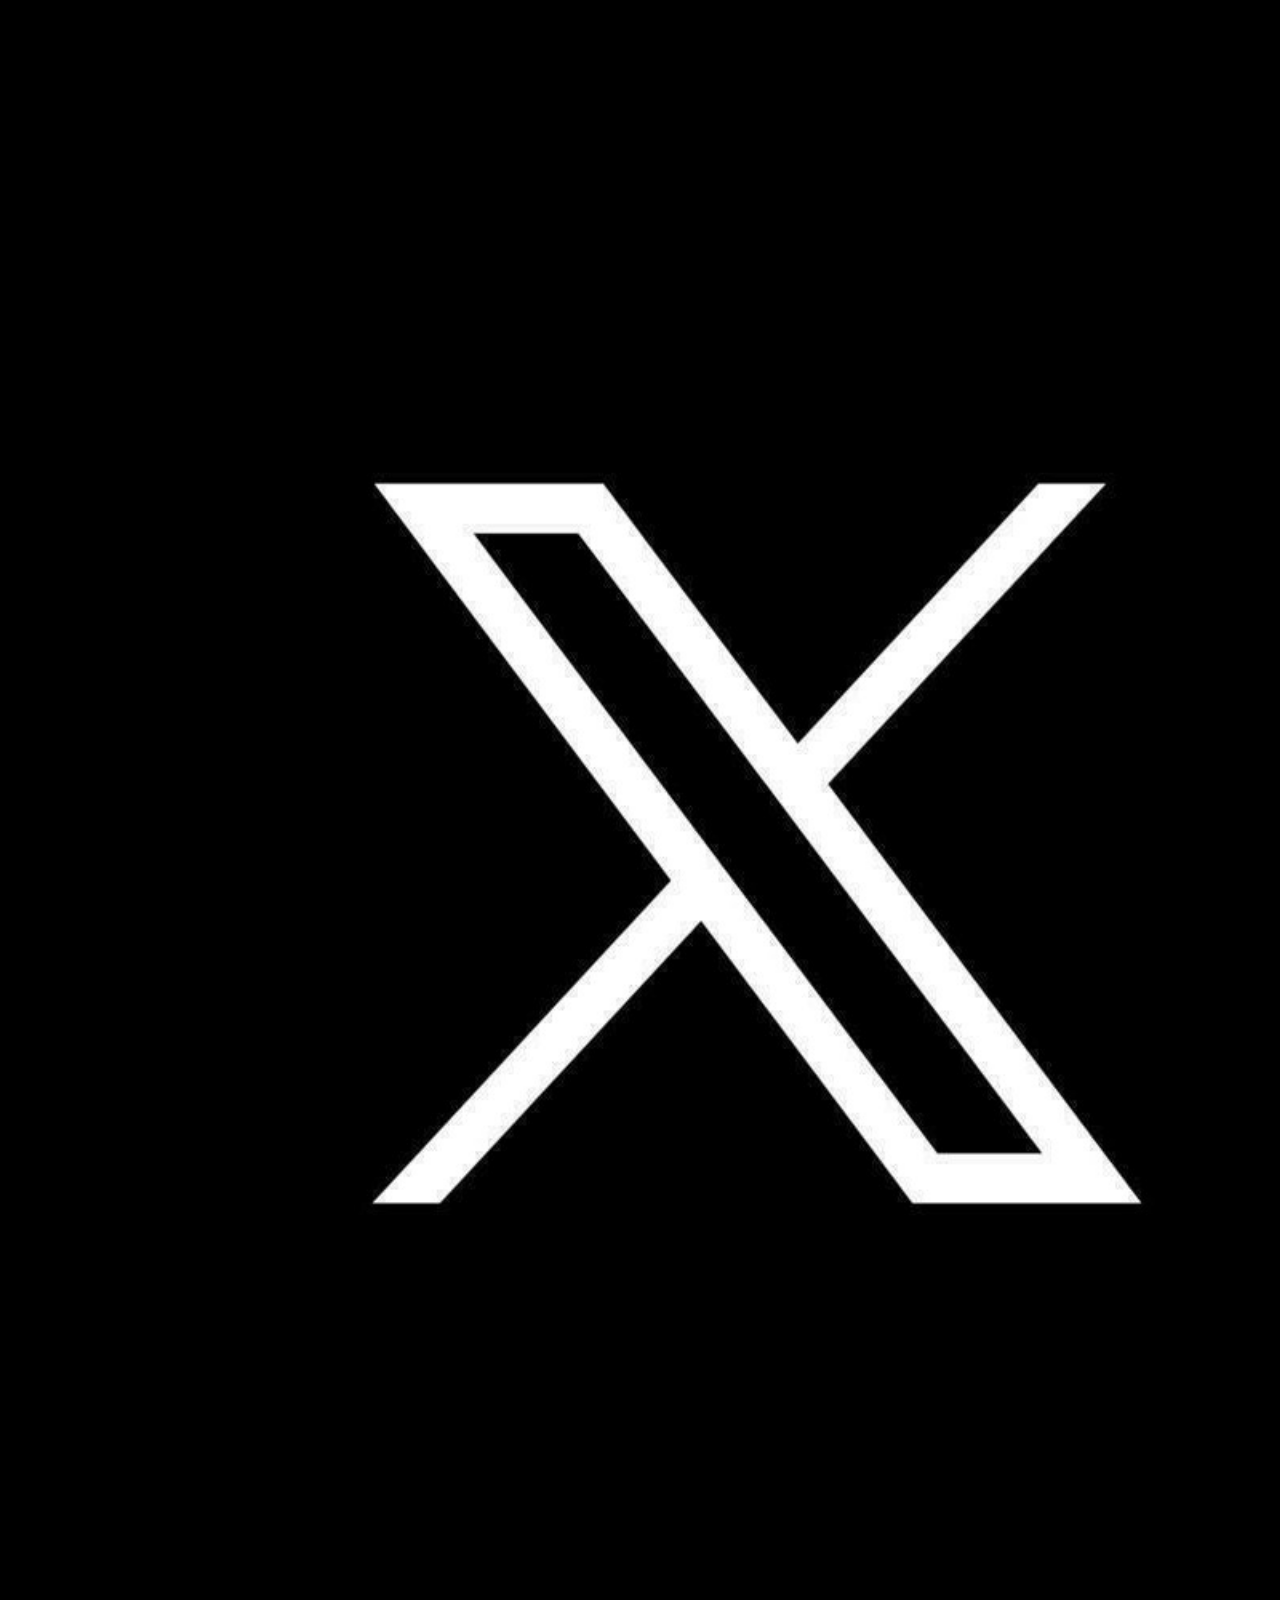
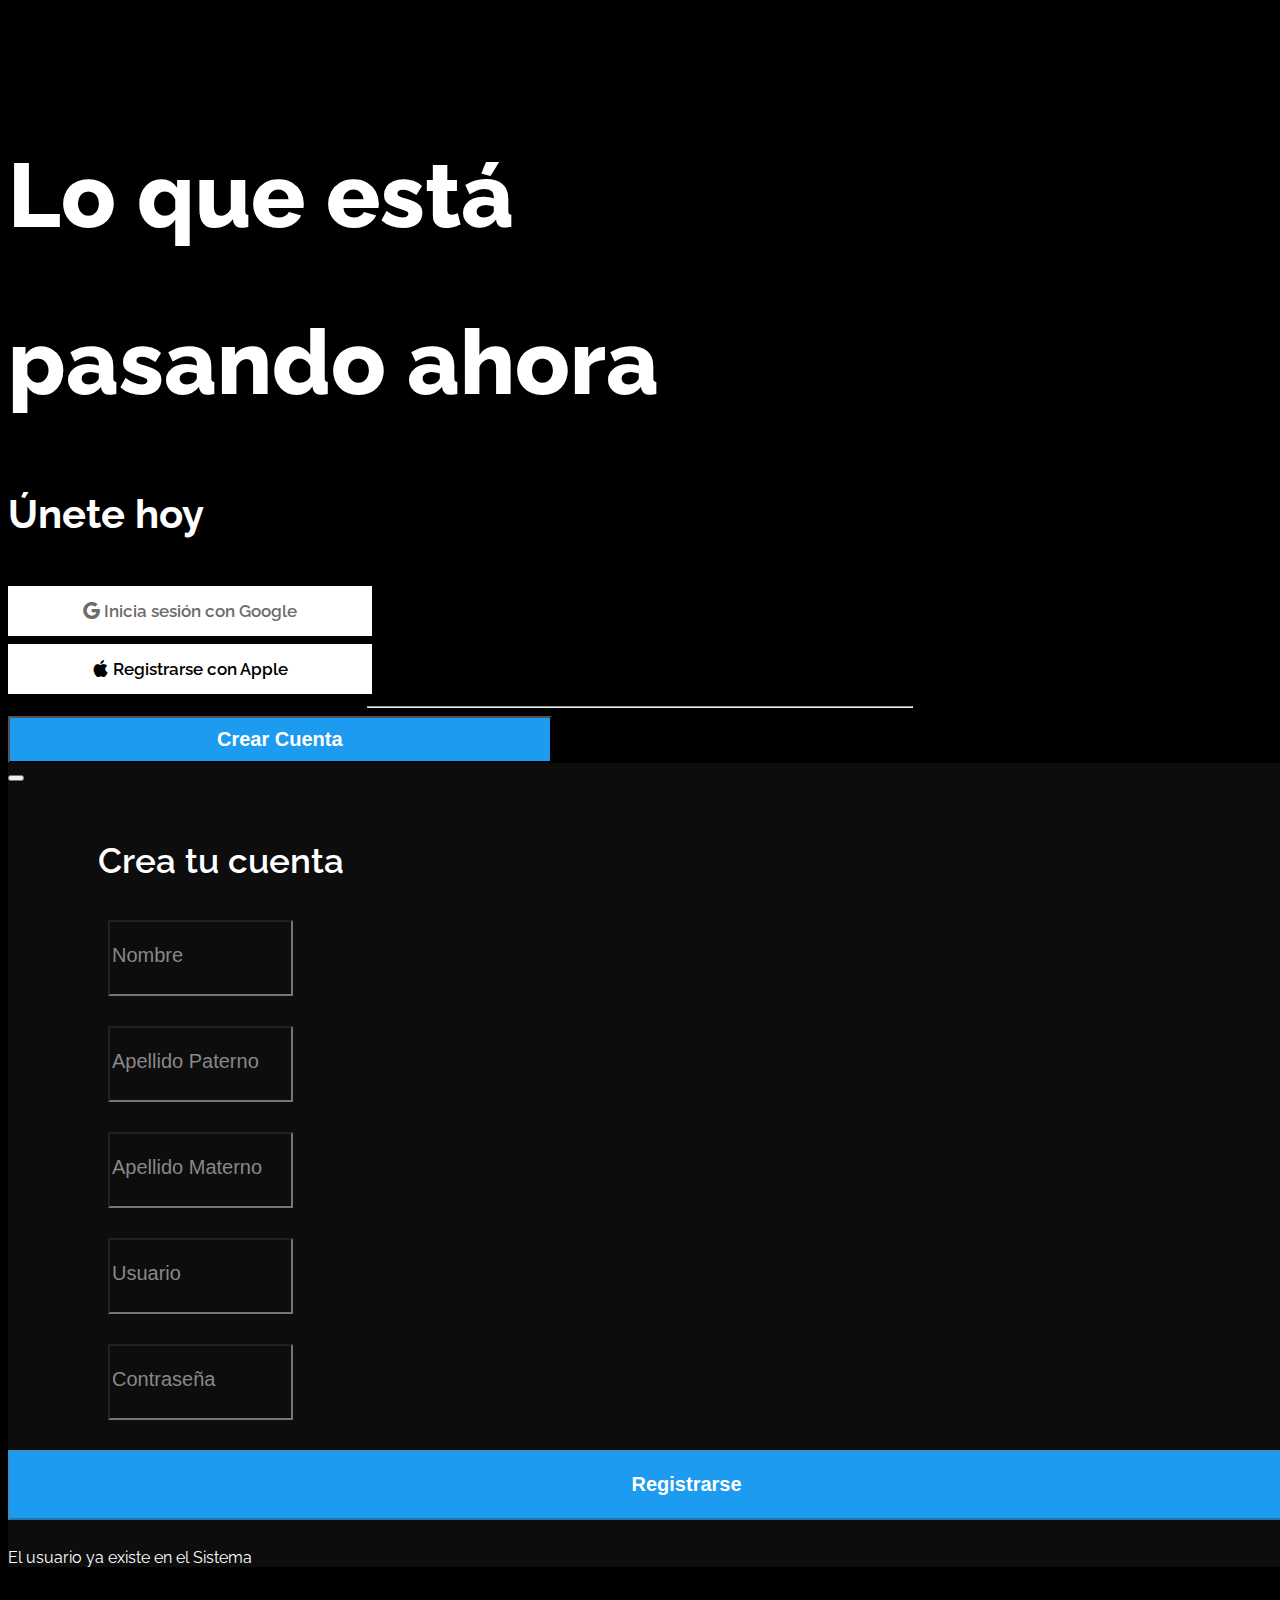
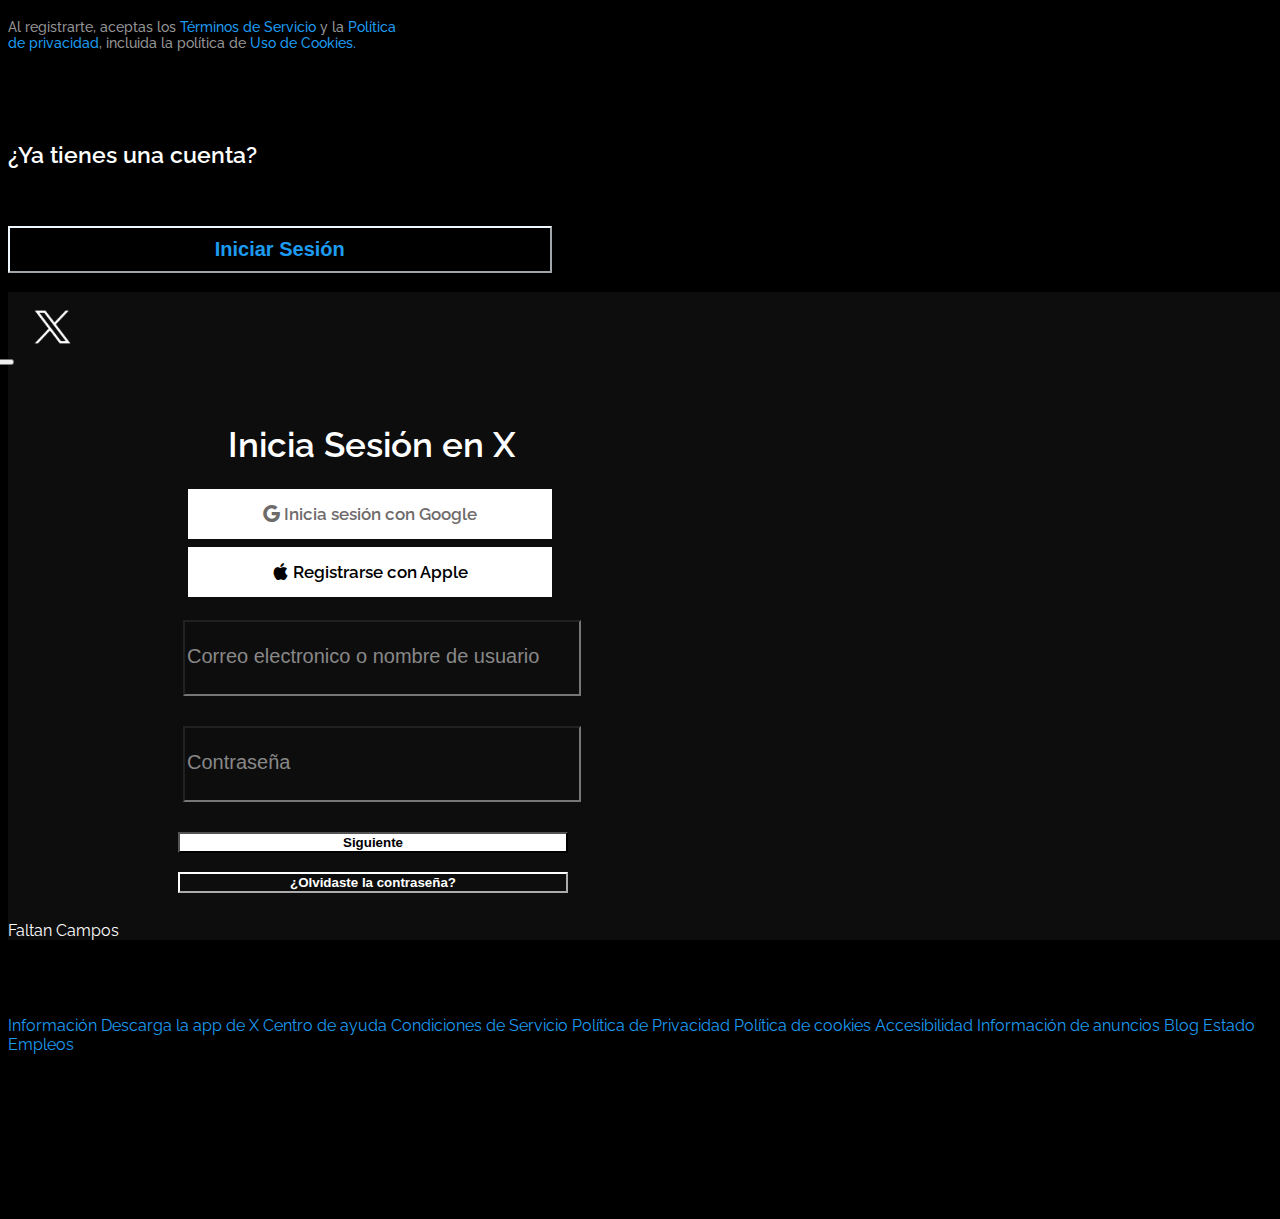
==== index.html @ 2b1955bd "Alerta" ====
<!doctype html>
<html lang="en">
  <head>
    <meta charset="utf-8">
    <meta name="viewport" content="width=device-width, initial-scale=1">
    <link rel="stylesheet" href="https://cdnjs.cloudflare.com/ajax/libs/font-awesome/6.4.2/css/all.min.css" integrity="sha512-z3gLpd7yknf1YoNbCzqRKc4qyor8gaKU1qmn+CShxbuBusANI9QpRohGBreCFkKxLhei6S9CQXFEbbKuqLg0DA==" crossorigin="anonymous" referrerpolicy="no-referrer" />
    <link rel="stylesheet" href="https://cdn.jsdelivr.net/npm/bootstrap-icons@1.11.1/font/bootstrap-icons.css">
    <link href="https://cdn.jsdelivr.net/npm/bootstrap@5.0.2/dist/css/bootstrap.min.css" rel="stylesheet" integrity="sha384-EVSTQN3/azprG1Anm3QDgpJLIm9Nao0Yz1ztcQTwFspd3yD65VohhpuuCOmLASjC" crossorigin="anonymous">
    <link rel="preconnect" href="https://fonts.googleapis.com">
    <link href="https://fonts.googleapis.com/css2?family=Open+Sans:wght@300;700;800&family=Raleway:wght@100;200;700;800&display=swap" rel="stylesheet">
    <link rel="preconnect" href="https://fonts.gstatic.com" crossorigin>
    <link rel="stylesheet" href="./css/global.css">
    <title>X. Es lo que está pasando</title>
  </head>
  <body>
    <div class="row">
      <div class="col-5" style="height: 100%; margin-top: 6%;">
        <img src="./src/x.jpg" class="logo">
      </div>
      <div class="col-7" style="height: block;">
        <div class="container">
          <h1 class="titulo">Lo que está </h1>
          <h1 class="titulo">pasando ahora</h1>
          <h3 class="subtitulo">Únete hoy</h3>
          <span class="login rounded-pill">
            <i class="bi bi-google"></i>
            Inicia sesión con Google 
          </span>
          <br />
          <br />
          <br />
          <span class="login2 rounded-pill">
            <i class="bi bi-apple"></i>
            Registrarse con Apple
          </span>
          <br />
          <br />
          <hr >  
          <!-- Boton registrar-->
          <button type="button" class="btn btn-registrar rounded-pill" data-bs-toggle="modal" data-bs-target="#exampleModal">
            Crear Cuenta
          </button>
          <!-- Modal registrar-->
          <div class="modal fade" id="exampleModal" tabindex="-1" aria-labelledby="exampleModalLabel" aria-hidden="true" style="width: 90%;">
            <div class="modal-dialog" >
              <div class="modal-content">
                <div class="modal-body">
                  <row>
                    <button type="button" class="btn-close" data-bs-dismiss="modal" aria-label="Close" style="font-size: large;"><i class="fa-solid fa-xmark" style="color: #ffffff;"></i></button>
                    <h5 class="modal-title" id="exampleModalLabel" style="padding-left: 90px;">Crea tu cuenta</h5>
                  </row>
                  <form action="./Backend/files/registroUsuarios.php" method="post">
                    <div class="row">
                        <br>
                        
                        <div class="form-outline">
                          <input type="text" class="form-control input" name="nombre" placeholder="Nombre" id="input" required oninput="validarInput()"/>
                        </div>

                        <div class="form-outline">
                          <input type="text" class="form-control input" name="apaterno" placeholder="Apellido Paterno" id="input2" required oninput="validarInput()"/>
                        </div>

                        <div class="form-outline">
                          <input type="text" class="form-control input" name="amaterno" placeholder="Apellido Materno" id="input3" required oninput="validarInput()"/>
                        </div>
                        <div class="form-outline">
                          <input type="text" class="form-control input" name="usuario" placeholder="Usuario" id="input4" required oninput="validarInput()"/>
                        </div>
                        <div class="form-outline">
                          <input type="password" class="form-control input" name="password" placeholder="Contraseña" id="input5" required oninput="validarInput()"/>
                        </div>
                    </div> 
                    <div class="modal-footer" style="margin-right: 10px;">
                      <!-- Submit button -->
                      <button  style="height: 70px; width: 80%; margin-right: 10%;" type="submit" class="btn btn-registrarfinal rounded-pill" id="boton" disabled>
                        Registrarse
                      </button>
                    </div>
                  </form>
                  <!--ALERT USUARIO YA EXISTENTE-->
                  <div class="alert alert-dismissible show fade alert-warning d-flex align-items-center" role="alert">  
                    <svg class="bi flex-shrink-0 me-2" width="24" height="24" role="img" aria-label="Warning:">
                      <use xlink:href="#exclamation-triangle-fill"/>
                    </svg>  
                    <div> El usuario ya existe en el Sistema </div>
                  </div>
                </div>
              </div>
            </div>
          </div>
          <br />
          <br />
          <!--Terminos y condiciones-->
          <p>Al registrarte, aceptas los 
            <a href="https://twitter.com/es/tos">Términos de Servicio</a> 
            y la <a href="https://twitter.com/es/privacy"> Política <br> de privacidad</a>, 
            incluida la política de 
            <a href="https://help.twitter.com/es/rules-and-policies/x-cookies">Uso de Cookies.</a>
          </p>
          <br />
          <br />
          <h5>¿Ya tienes una cuenta?</h5>
          <br />
          <!-- Boton Iniciar Sesion-->
          <button  type="button" class="btn btn-iniciar rounded-pill" data-bs-toggle="modal" data-bs-target="#exampleModal2">
            Iniciar Sesión
          </button>
          <br>
          <br>
          <!-- Modal Iniciar Sesion -->
          <div class="modal fade" id="exampleModal2" tabindex="-1" aria-labelledby="exampleModalLabel" aria-hidden="true" style="width: 90%;">
            <div class="modal-dialog">
              <div class="modal-content">
                <div class="modal-header">
                  <button type="button" class="btn-close" data-bs-dismiss="modal" aria-label="Close" style="font-size: large; margin-left: -10px;"><i class="fa-solid fa-xmark" style="color: #ffffff;"></i></button>
                  <img src="./src/logo2.png" width="70px" height="70px" style="margin-right: 320px;">
                </div>
                <div class="modal-body">
                  <h5 class="modal-title" id="exampleModalLabel" style="padding-left: 220px;">Inicia Sesión en X</h5>
                  <form>
                    <br />
                    <span class="login rounded-pill" style="margin-left: 180px;">
                      <i class="bi bi-google"></i>
                      Inicia sesión con Google 
                    </span>
                    <br />
                    <br />
                    <br />
                    <span class="login2 rounded-pill" style="margin-left: 180px;">
                      <i class="bi bi-apple"></i>
                      Registrarse con Apple
                    </span>
                    <br />
                    <br />
                    <br />
                    <div class="form-outline mb-4">
                      <input type="text" id="usuario" class="form-control form-control-lg input" placeholder="Correo electronico o nombre de usuario" style="width: 390px; margin-left: 75px;"/>
                    </div>
                    <div class="form-outline mb-4">
                      <input type="password" id="password" class="form-control form-control-lg input" placeholder="Contraseña" style="width: 390px; margin-left: 75px;"/>
                    </div>
                      <button id="btnLogin" class="btn btn-info btn-lg btn-block rounded-pill" type="button" style="background-color: #ffffff; width: 390px; margin-left: 170px; font-weight: 600;">Siguiente</button>
                      <br />
                      <br />
                      <button id="btnLogin" class="btn btn-info btn-lg btn-block rounded-pill" type="button" style="background-color: transparent; width: 390px; margin-left: 170px; font-weight: 600; color: #ffffff; border-color: #ffffff;">¿Olvidaste la contraseña?</button>
                      <!--ALERTAAAAA-->

                      <div class="alert alert-dismissible hide fade alert-warning d-flex align-items-center" role="alert">  
                        <svg class="bi flex-shrink-0 me-2" width="24" height="24" role="img" aria-label="Warning:">
                          <use xlink:href="#exclamation-triangle-fill"/>
                        </svg>  
                        <div>
                          Faltan Campos 
                        </div>
                      </div> 
                  </form>
                </div>
              </div>
            </div>
          </div>
        </div>
      </div>
      <!-- Footer -->
      <footer class=" text-center text-white">
          <br />
          <br />
          <br />
          <br />
          <!-- Links  -->
          <section class="">
            <!--Grid row-->
            <div class="row">
              <!--Grid column-->
              <section class="mb-4">
                <a href="#!" class="text-white">Información</a>
                <a href="#!" class="text-white">Descarga la app de X</a>
                <a href="#!" class="text-white">Centro de ayuda</a>
                <a href="#!" class="text-white">Condiciones de Servicio</a>
                <a href="#!" class="text-white">Política de Privacidad</a>
                <a href="#!" class="text-white">Política de cookies</a>
                <a href="#!" class="text-white">Accesibilidad</a>
                <a href="#!" class="text-white">Información de anuncios</a>
                <a href="#!" class="text-white">Blog</a>
                <a href="#!" class="text-white">Estado</a>
                <a href="#!" class="text-white">Empleos</a>
              </section>
            </div>

          </section>
          <br />
          <br />
          <br />
          <br />
          <h4>Sobre Nosotros</h4>
          <!-- Sobre Nosotros -->
          <section class="mb-4">
            <!-- Github -->
            <a class="btn btn-outline-light btn-floating m-1" href="https://github.com/Nayde666" role="button"
            ><i class="fab fa-github"></i
            ></a>
            <!-- Github -->
            <a class="btn btn-outline-light btn-floating m-1" href="#!" role="button"
            ><i class="fab fa-github"></i
            ></a>
            <!-- Github -->
            <a class="btn btn-outline-light btn-floating m-1" href="#!" role="button"
            ><i class="fab fa-github"></i
            ></a>
        </section>

        <!-- Copyright -->
        <div class="text-center p-3" style="background-color: rgba(0, 0, 0, 0.2);">
          © 2023 Aplicaciones de Internet
        </div>

      </footer>
    </div>

    
    <script>
      function validarInput() {
      var inputTexto = document.getElementById('input');
      var inputTexto2 = document.getElementById('input2');
      var inputTexto3 = document.getElementById('input3');
      var inputTexto4 = document.getElementById('input4');
      var inputTexto5 = document.getElementById('input5');
      var boton = document.getElementById('boton');

      if (inputTexto.value.trim() !== '' & inputTexto2.value.trim() !== '' & inputTexto3.value.trim() !== '' & inputTexto4.value.trim() !== '' & inputTexto5.value.trim() !== '') {
        // Si el input tiene texto, habilitar el botón
        boton.disabled = false;
      } else {
        // Si el input no tiene texto, deshabilitar el botón
        boton.disabled = true;
      }
    }
    </script>

    <script src="./js/registrar.js"></script>
    <script src="./js/index.js"></script>
    <script src="https://cdn.jsdelivr.net/npm/bootstrap@5.0.2/dist/js/bootstrap.bundle.min.js" integrity="sha384-MrcW6ZMFYlzcLA8Nl+NtUVF0sA7MsXsP1UyJoMp4YLEuNSfAP+JcXn/tWtIaxVXM" crossorigin="anonymous"></script>
  </body>
</html>
---- css/global.css ----
body{
    font-family: 'Raleway', sans-serif;
    background-color: black;
    overflow-x: hidden;
}
.container{
    margin-top: 10%;
}

.logo{
    height: 110%; width: 120%;
}

.titulo{
    font-weight: 800;
    font-size: 90px;
    color: white;
}

.subtitulo{
    font-weight: 700;
    font-size: 40px;
    color: white;
    margin-top: 6%; 
    color: white;
    margin-bottom: 5%;
}

.login{
    background-color: white;
    color: rgb(111, 107, 107);
    font-weight: 600;
    font-size: 17px;
    padding: 15px;
    padding-left: 75px;
    padding-right: 75px;
}
.login2{
    background-color: white;
    color: rgb(0, 0, 0);
    font-weight: 600;
    font-size: 17px;
    padding: 15px;
    padding-left: 84px;
    padding-right: 84px;
}

.btn-registrar{
    padding: 10px;
    width: 43%;
    color: white;
    background-color: #1D9BF0;
    font-weight: 600;
    font-size: 20px;
}
.btn-registrarfinal{
    padding: 10px;
    width: 43%;
    color: white;
    background-color: #1D9BF0;
    font-weight: 600;
    font-size: 20px;
}

hr{
    color: azure; width: 43%;
}

p{
    font-size: 14px;
    font-weight: 500;
    color: rgb(148, 148, 148);
}

.modal-content{
    background-color: rgb(14, 13, 13); 
    color: white;
    width: 150%;
}
.modal-title{
    color: white;
    font-weight: 600;
    font-size: 35px;
    margin-bottom: 20px;
}

.form-outline{
    padding-left: 100px; 
    width: 88%; 
    margin-bottom: 30px;
}

.input{
    height: 70px;
    background: transparent;
}

.input::placeholder{
    font-weight: 400;
    font-size: 20px;
    color: rgb(136, 136, 136);
}
.input:focus{
    background-color: transparent;
}

input:invalid + button {
    pointer-events: none;
    opacity: 0.5;
  }

h5{
    font-size: 23px;
    color: white;
    font-weight: 600;
}
a{
    color: #1D9BF0;
    text-decoration: none;
}

.btn-iniciar{
    padding: 10px;
    width: 43%;
    color: #1D9BF0;
    background-color: transparent;
    font-weight: 600;
    font-size: 20px;
    border-color: aliceblue;
}
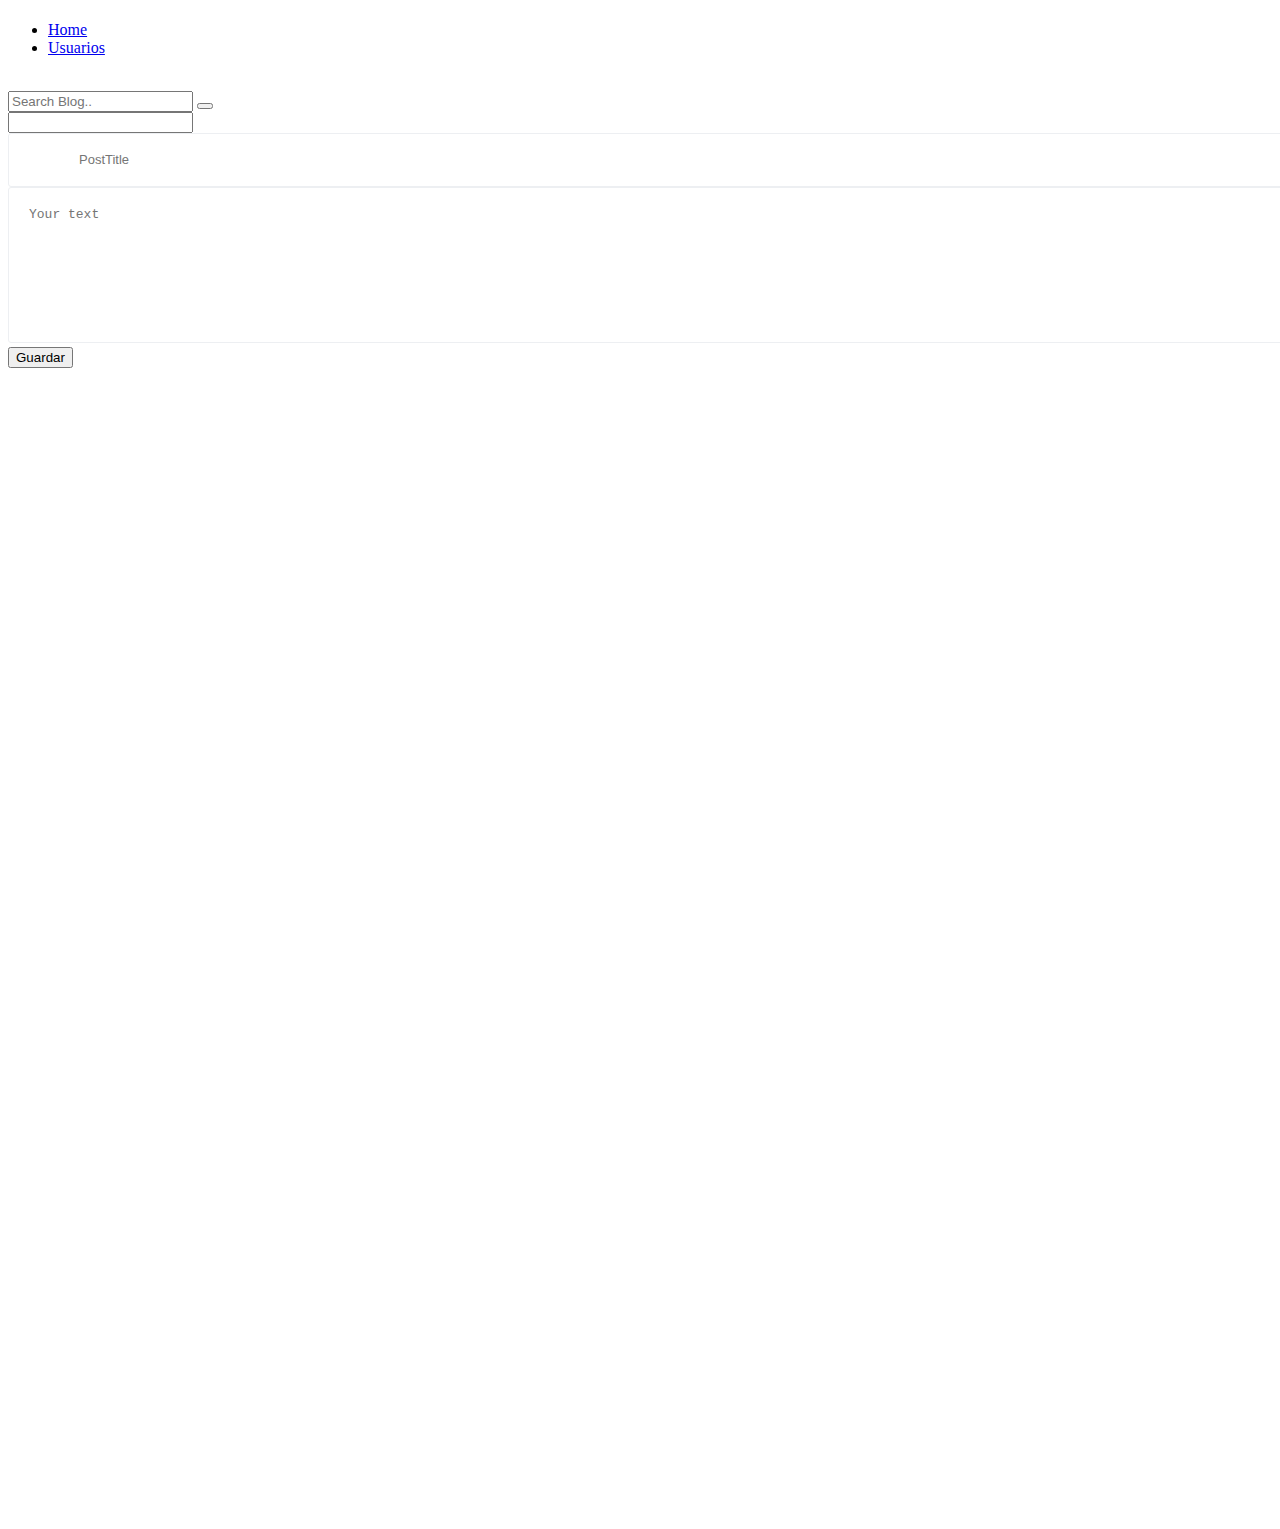
==== commit 3157a989: "Roto" ====
--- a/index.html
+++ b/index.html
@@ -1,244 +1,126 @@
-<!doctype html>
+<!DOCTYPE html>
 <html lang="en">
-  <head>
-    <meta charset="utf-8">
-    <meta name="viewport" content="width=device-width, initial-scale=1">
-    <link rel="stylesheet" href="https://cdnjs.cloudflare.com/ajax/libs/font-awesome/6.4.2/css/all.min.css" integrity="sha512-z3gLpd7yknf1YoNbCzqRKc4qyor8gaKU1qmn+CShxbuBusANI9QpRohGBreCFkKxLhei6S9CQXFEbbKuqLg0DA==" crossorigin="anonymous" referrerpolicy="no-referrer" />
-    <link rel="stylesheet" href="https://cdn.jsdelivr.net/npm/bootstrap-icons@1.11.1/font/bootstrap-icons.css">
-    <link href="https://cdn.jsdelivr.net/npm/bootstrap@5.0.2/dist/css/bootstrap.min.css" rel="stylesheet" integrity="sha384-EVSTQN3/azprG1Anm3QDgpJLIm9Nao0Yz1ztcQTwFspd3yD65VohhpuuCOmLASjC" crossorigin="anonymous">
-    <link rel="preconnect" href="https://fonts.googleapis.com">
-    <link href="https://fonts.googleapis.com/css2?family=Open+Sans:wght@300;700;800&family=Raleway:wght@100;200;700;800&display=swap" rel="stylesheet">
-    <link rel="preconnect" href="https://fonts.gstatic.com" crossorigin>
-    <link rel="stylesheet" href="./css/global.css">
-    <title>X. Es lo que está pasando</title>
-  </head>
-  <body>
-    <div class="row">
-      <div class="col-5" style="height: 100%; margin-top: 6%;">
-        <img src="./src/x.jpg" class="logo">
+<head>
+  <title>UGblog</title>
+  <meta charset="utf-8">
+  <meta name="viewport" content="width=device-width, initial-scale=1">
+  <link href="https://cdn.jsdelivr.net/npm/bootstrap@5.0.2/dist/css/bootstrap.min.css" rel="stylesheet" integrity="sha384-EVSTQN3/azprG1Anm3QDgpJLIm9Nao0Yz1ztcQTwFspd3yD65VohhpuuCOmLASjC" crossorigin="anonymous">
+  <link rel="stylesheet" href="https://cdnjs.cloudflare.com/ajax/libs/font-awesome/6.4.2/css/all.min.css" integrity="sha512-z3gLpd7yknf1YoNbCzqRKc4qyor8gaKU1qmn+CShxbuBusANI9QpRohGBreCFkKxLhei6S9CQXFEbbKuqLg0DA==" crossorigin="anonymous" referrerpolicy="no-referrer" />
+  <link rel="stylesheet" href="./css/home.css">
+</head>
+<body>
+
+<div class="container-fluid">
+  <div class="row content">
+    <div class="col-sm-3">
+      <h4 id="userBlog"></h4>
+      <ul>
+        <li class="active"><a href="#section1">Home</a></li>
+        <li><a href="#section2">Usuarios</a></li>
+      </ul><br>
+      <div class="input-group">
+        <input type="text" class="form-control" placeholder="Search Blog..">
+        <span class="input-group-btn">
+          <button class="btn btn-default" type="button">
+            <span class="glyphicon glyphicon-search"></span>
+          </button>
+        </span>
       </div>
-      <div class="col-7" style="height: block;">
-        <div class="container">
-          <h1 class="titulo">Lo que está </h1>
-          <h1 class="titulo">pasando ahora</h1>
-          <h3 class="subtitulo">Únete hoy</h3>
-          <span class="login rounded-pill">
-            <i class="bi bi-google"></i>
-            Inicia sesión con Google 
-          </span>
-          <br />
-          <br />
-          <br />
-          <span class="login2 rounded-pill">
-            <i class="bi bi-apple"></i>
-            Registrarse con Apple
-          </span>
-          <br />
-          <br />
-          <hr >  
-          <!-- Boton registrar-->
-          <button type="button" class="btn btn-registrar rounded-pill" data-bs-toggle="modal" data-bs-target="#exampleModal">
-            Crear Cuenta
-          </button>
-          <!-- Modal registrar-->
-          <div class="modal fade" id="exampleModal" tabindex="-1" aria-labelledby="exampleModalLabel" aria-hidden="true" style="width: 90%;">
-            <div class="modal-dialog" >
-              <div class="modal-content">
-                <div class="modal-body">
-                  <row>
-                    <button type="button" class="btn-close" data-bs-dismiss="modal" aria-label="Close" style="font-size: large;"><i class="fa-solid fa-xmark" style="color: #ffffff;"></i></button>
-                    <h5 class="modal-title" id="exampleModalLabel" style="padding-left: 90px;">Crea tu cuenta</h5>
-                  </row>
-                  <form action="./Backend/files/registroUsuarios.php" method="post">
-                    <div class="row">
-                        <br>
-                        
-                        <div class="form-outline">
-                          <input type="text" class="form-control input" name="nombre" placeholder="Nombre" id="input" required oninput="validarInput()"/>
-                        </div>
+    </div>
+    <!--NEW POST -->
+    <div class="col-sm-9">
+      <div class="mt-5">
+        <div class="form-block">
+          <form class="form-block" method="POST" action="./Backend/files/newPost.php">
+            <input name="idUsuario" id="idUsuario" >
+            <div class="row">
+              <div class="col-xs-12 col-sm-6">
+                <div class="form-group fl_icon">
+                  <!--<div class="icon"><i class="fa fa-user"></i></div>-->
+                  <input class="form-input" type="text" placeholder="PostTitle" name="titulo">
+                </div>
+              </div>
+              <div class="col-xs-12">					
+                <div class="form-group">
+                  <textarea class="form-input" required="" placeholder="Your text" name="mensaje"></textarea>
+                </div>
+                <button type="submit" class="btn btn-primary" >
+                  Guardar
+                </button>				
+              </div>
+            </div>
+          </form>
+        </div>
+      </div>
 
-                        <div class="form-outline">
-                          <input type="text" class="form-control input" name="apaterno" placeholder="Apellido Paterno" id="input2" required oninput="validarInput()"/>
-                        </div>
+      <div id="postUsuarios">
+      </div>
+      
+    </div>
+  </div>
+</div>
 
-                        <div class="form-outline">
-                          <input type="text" class="form-control input" name="amaterno" placeholder="Apellido Materno" id="input3" required oninput="validarInput()"/>
-                        </div>
-                        <div class="form-outline">
-                          <input type="text" class="form-control input" name="usuario" placeholder="Usuario" id="input4" required oninput="validarInput()"/>
-                        </div>
-                        <div class="form-outline">
-                          <input type="password" class="form-control input" name="password" placeholder="Contraseña" id="input5" required oninput="validarInput()"/>
-                        </div>
-                    </div> 
-                    <div class="modal-footer" style="margin-right: 10px;">
-                      <!-- Submit button -->
-                      <button  style="height: 70px; width: 80%; margin-right: 10%;" type="submit" class="btn btn-registrarfinal rounded-pill" id="boton" disabled>
-                        Registrarse
-                      </button>
+<template id="cardPost">
+
+  <div class="card" style="width: 100%; margin-top: 50px;">
+    <div class="card-body">
+      <h5 class="card-title">Card title</h5>
+      <h6 class="card-subtitle mb-2 text-muted">Card subtitle</h6>
+      <p class="card-text">Some quick example text to build on the card title and make up the bulk of the card's content.</p>
+      <p class="fecha">Fecha de Publicación</p>
+      <row>
+        
+        <button> <i class="fa-regular fa-heart"></i> </button>
+        <button type="button" class="btn btn-primary btn-comment" data-bs-toggle="modal" data-bs-target="#commentModal" data-idpost="">
+          <i class="fa-regular fa-comment"></i> 
+        </button>
+      <!-- Modal -->
+        <div class="modal fade" id="commentModal" tabindex="-1" aria-labelledby="commentModalLabel" aria-hidden="true">
+          <div class="modal-dialog">
+            <div class="modal-content">
+              <div class="modal-header">
+                  <button type="button" class="btn-close" data-bs-dismiss="modal" aria-label="Close"></button>
+                  <h5 class="modal-title" id="exampleModalLabel" style="margin-left:75%;">Borradores</h5>
+              </div>
+            <!--FORMULARIO PARA COMENTARIO-->
+              <div class="modal-body">
+                <textarea class="commentText" name="mensaje" id="commentText" style="display: flex; width: 480px; height: 100px; border: none;"></textarea>
+                <div class="mt-5">
+                  <div class="form-block">
+                    <!--NEW COMMENT-->
+                    <div class="form-block">
+
+
+
+                      <form id="commentForm" class="form-block" method="POST" action="./Backend/files/newComent.php">
+                        <input name="idPost" id="commentPostId">
+                        <input name="idUsuario" id="idUsuario2">
+                        <textarea name="comentario" id="comentario" class="form-input" required="" placeholder="Your comment"></textarea>
+                        <button type="submit" class="btn btn-primary" id="btnComent" >
+                          Responder
+                        </button>
+                      </form>
+
+
+                      
                     </div>
-                  </form>
-                  <!--ALERT USUARIO YA EXISTENTE-->
-                  <div class="alert alert-dismissible show fade alert-warning d-flex align-items-center" role="alert">  
-                    <svg class="bi flex-shrink-0 me-2" width="24" height="24" role="img" aria-label="Warning:">
-                      <use xlink:href="#exclamation-triangle-fill"/>
-                    </svg>  
-                    <div> El usuario ya existe en el Sistema </div>
                   </div>
                 </div>
               </div>
-            </div>
-          </div>
-          <br />
-          <br />
-          <!--Terminos y condiciones-->
-          <p>Al registrarte, aceptas los 
-            <a href="https://twitter.com/es/tos">Términos de Servicio</a> 
-            y la <a href="https://twitter.com/es/privacy"> Política <br> de privacidad</a>, 
-            incluida la política de 
-            <a href="https://help.twitter.com/es/rules-and-policies/x-cookies">Uso de Cookies.</a>
-          </p>
-          <br />
-          <br />
-          <h5>¿Ya tienes una cuenta?</h5>
-          <br />
-          <!-- Boton Iniciar Sesion-->
-          <button  type="button" class="btn btn-iniciar rounded-pill" data-bs-toggle="modal" data-bs-target="#exampleModal2">
-            Iniciar Sesión
-          </button>
-          <br>
-          <br>
-          <!-- Modal Iniciar Sesion -->
-          <div class="modal fade" id="exampleModal2" tabindex="-1" aria-labelledby="exampleModalLabel" aria-hidden="true" style="width: 90%;">
-            <div class="modal-dialog">
-              <div class="modal-content">
-                <div class="modal-header">
-                  <button type="button" class="btn-close" data-bs-dismiss="modal" aria-label="Close" style="font-size: large; margin-left: -10px;"><i class="fa-solid fa-xmark" style="color: #ffffff;"></i></button>
-                  <img src="./src/logo2.png" width="70px" height="70px" style="margin-right: 320px;">
-                </div>
-                <div class="modal-body">
-                  <h5 class="modal-title" id="exampleModalLabel" style="padding-left: 220px;">Inicia Sesión en X</h5>
-                  <form>
-                    <br />
-                    <span class="login rounded-pill" style="margin-left: 180px;">
-                      <i class="bi bi-google"></i>
-                      Inicia sesión con Google 
-                    </span>
-                    <br />
-                    <br />
-                    <br />
-                    <span class="login2 rounded-pill" style="margin-left: 180px;">
-                      <i class="bi bi-apple"></i>
-                      Registrarse con Apple
-                    </span>
-                    <br />
-                    <br />
-                    <br />
-                    <div class="form-outline mb-4">
-                      <input type="text" id="usuario" class="form-control form-control-lg input" placeholder="Correo electronico o nombre de usuario" style="width: 390px; margin-left: 75px;"/>
-                    </div>
-                    <div class="form-outline mb-4">
-                      <input type="password" id="password" class="form-control form-control-lg input" placeholder="Contraseña" style="width: 390px; margin-left: 75px;"/>
-                    </div>
-                      <button id="btnLogin" class="btn btn-info btn-lg btn-block rounded-pill" type="button" style="background-color: #ffffff; width: 390px; margin-left: 170px; font-weight: 600;">Siguiente</button>
-                      <br />
-                      <br />
-                      <button id="btnLogin" class="btn btn-info btn-lg btn-block rounded-pill" type="button" style="background-color: transparent; width: 390px; margin-left: 170px; font-weight: 600; color: #ffffff; border-color: #ffffff;">¿Olvidaste la contraseña?</button>
-                      <!--ALERTAAAAA-->
-
-                      <div class="alert alert-dismissible hide fade alert-warning d-flex align-items-center" role="alert">  
-                        <svg class="bi flex-shrink-0 me-2" width="24" height="24" role="img" aria-label="Warning:">
-                          <use xlink:href="#exclamation-triangle-fill"/>
-                        </svg>  
-                        <div>
-                          Faltan Campos 
-                        </div>
-                      </div> 
-                  </form>
-                </div>
+              <div class="modal-footer">
+                ...
               </div>
             </div>
           </div>
         </div>
-      </div>
-      <!-- Footer -->
-      <footer class=" text-center text-white">
-          <br />
-          <br />
-          <br />
-          <br />
-          <!-- Links  -->
-          <section class="">
-            <!--Grid row-->
-            <div class="row">
-              <!--Grid column-->
-              <section class="mb-4">
-                <a href="#!" class="text-white">Información</a>
-                <a href="#!" class="text-white">Descarga la app de X</a>
-                <a href="#!" class="text-white">Centro de ayuda</a>
-                <a href="#!" class="text-white">Condiciones de Servicio</a>
-                <a href="#!" class="text-white">Política de Privacidad</a>
-                <a href="#!" class="text-white">Política de cookies</a>
-                <a href="#!" class="text-white">Accesibilidad</a>
-                <a href="#!" class="text-white">Información de anuncios</a>
-                <a href="#!" class="text-white">Blog</a>
-                <a href="#!" class="text-white">Estado</a>
-                <a href="#!" class="text-white">Empleos</a>
-              </section>
-            </div>
+      </row>
+      
+    </div>
+  </div>
+</template>
 
-          </section>
-          <br />
-          <br />
-          <br />
-          <br />
-          <h4>Sobre Nosotros</h4>
-          <!-- Sobre Nosotros -->
-          <section class="mb-4">
-            <!-- Github -->
-            <a class="btn btn-outline-light btn-floating m-1" href="https://github.com/Nayde666" role="button"
-            ><i class="fab fa-github"></i
-            ></a>
-            <!-- Github -->
-            <a class="btn btn-outline-light btn-floating m-1" href="#!" role="button"
-            ><i class="fab fa-github"></i
-            ></a>
-            <!-- Github -->
-            <a class="btn btn-outline-light btn-floating m-1" href="#!" role="button"
-            ><i class="fab fa-github"></i
-            ></a>
-        </section>
 
-        <!-- Copyright -->
-        <div class="text-center p-3" style="background-color: rgba(0, 0, 0, 0.2);">
-          © 2023 Aplicaciones de Internet
-        </div>
-
-      </footer>
-    </div>
-
-    
-    <script>
-      function validarInput() {
-      var inputTexto = document.getElementById('input');
-      var inputTexto2 = document.getElementById('input2');
-      var inputTexto3 = document.getElementById('input3');
-      var inputTexto4 = document.getElementById('input4');
-      var inputTexto5 = document.getElementById('input5');
-      var boton = document.getElementById('boton');
-
-      if (inputTexto.value.trim() !== '' & inputTexto2.value.trim() !== '' & inputTexto3.value.trim() !== '' & inputTexto4.value.trim() !== '' & inputTexto5.value.trim() !== '') {
-        // Si el input tiene texto, habilitar el botón
-        boton.disabled = false;
-      } else {
-        // Si el input no tiene texto, deshabilitar el botón
-        boton.disabled = true;
-      }
-    }
-    </script>
-
-    <script src="./js/registrar.js"></script>
-    <script src="./js/index.js"></script>
-    <script src="https://cdn.jsdelivr.net/npm/bootstrap@5.0.2/dist/js/bootstrap.bundle.min.js" integrity="sha384-MrcW6ZMFYlzcLA8Nl+NtUVF0sA7MsXsP1UyJoMp4YLEuNSfAP+JcXn/tWtIaxVXM" crossorigin="anonymous"></script>
-  </body>
-</html>+<script src="https://cdn.jsdelivr.net/npm/bootstrap@5.0.2/dist/js/bootstrap.bundle.min.js" integrity="sha384-MrcW6ZMFYlzcLA8Nl+NtUVF0sA7MsXsP1UyJoMp4YLEuNSfAP+JcXn/tWtIaxVXM" crossorigin="anonymous"></script>
+<script src="./js/home.js"></script>
+</body>
+</html>
--- a/css/home.css
+++ b/css/home.css
@@ -0,0 +1,142 @@
+
+/* Set height of the grid so .sidenav can be 100% (adjust if needed) */
+.row.content {height: 1500px}
+
+/* Set gray background color and 100% height */
+.sidenav {
+  background-color: #f1f1f1;
+  height: 100%;
+}
+
+/* Set black background color, white text and some padding */
+footer {
+  background-color: #555;
+  color: white;
+  padding: 15px;
+}
+
+
+.be-comment-block {
+  margin-bottom: 50px !important;
+  border: 1px solid #edeff2;
+  border-radius: 2px;
+  padding: 50px 70px;
+  border:1px solid #ffffff;
+}
+
+.comments-title {
+  font-size: 16px;
+  color: #262626;
+  margin-bottom: 15px;
+  font-family: 'Conv_helveticaneuecyr-bold';
+}
+
+.be-img-comment {
+  width: 60px;
+  height: 60px;
+  float: left;
+  margin-bottom: 15px;
+}
+
+.be-ava-comment {
+  width: 60px;
+  height: 60px;
+  border-radius: 50%;
+}
+
+.be-comment-content {
+  margin-left: 80px;
+}
+
+.be-comment-content span {
+  display: inline-block;
+  width: 49%;
+  margin-bottom: 15px;
+}
+
+.be-comment-name {
+  font-size: 13px;
+  font-family: 'Conv_helveticaneuecyr-bold';
+}
+
+.be-comment-content a {
+  color: #383b43;
+}
+
+.be-comment-content span {
+  display: inline-block;
+  width: 49%;
+  margin-bottom: 15px;
+}
+
+.be-comment-time {
+  text-align: right;
+}
+
+.be-comment-time {
+  font-size: 11px;
+  color: #b4b7c1;
+}
+
+.be-comment-text {
+  font-size: 13px;
+  line-height: 18px;
+  color: #7a8192;
+  display: block;
+  background: #f6f6f7;
+  border: 1px solid #edeff2;
+  padding: 15px 20px 20px 20px;
+}
+
+.form-group.fl_icon .icon {
+  position: absolute;
+  top: 1px;
+  left: 16px;
+  width: 48px;
+  height: 48px;
+  background: #f6f6f7;
+  color: #b5b8c2;
+  text-align: center;
+  line-height: 50px;
+  -webkit-border-top-left-radius: 2px;
+  -webkit-border-bottom-left-radius: 2px;
+  -moz-border-radius-topleft: 2px;
+  -moz-border-radius-bottomleft: 2px;
+  border-top-left-radius: 2px;
+  border-bottom-left-radius: 2px;
+}
+
+.form-group .form-input {
+  font-size: 13px;
+  line-height: 50px;
+  font-weight: 400;
+  color: #b4b7c1;
+  width: 100%;
+  height: 50px;
+  padding-left: 20px;
+  padding-right: 20px;
+  border: 1px solid #edeff2;
+  border-radius: 3px;
+}
+
+.form-group.fl_icon .form-input {
+  padding-left: 70px;
+}
+
+.form-group textarea.form-input {
+  height: 150px;
+}
+
+
+/* On small screens, set height to 'auto' for sidenav and grid */
+@media screen and (max-width: 767px) {
+  .sidenav {
+    height: auto;
+    padding: 15px;
+  }
+  .row.content {height: auto;} 
+}
+
+.pruebabtn{
+  display: none;
+}
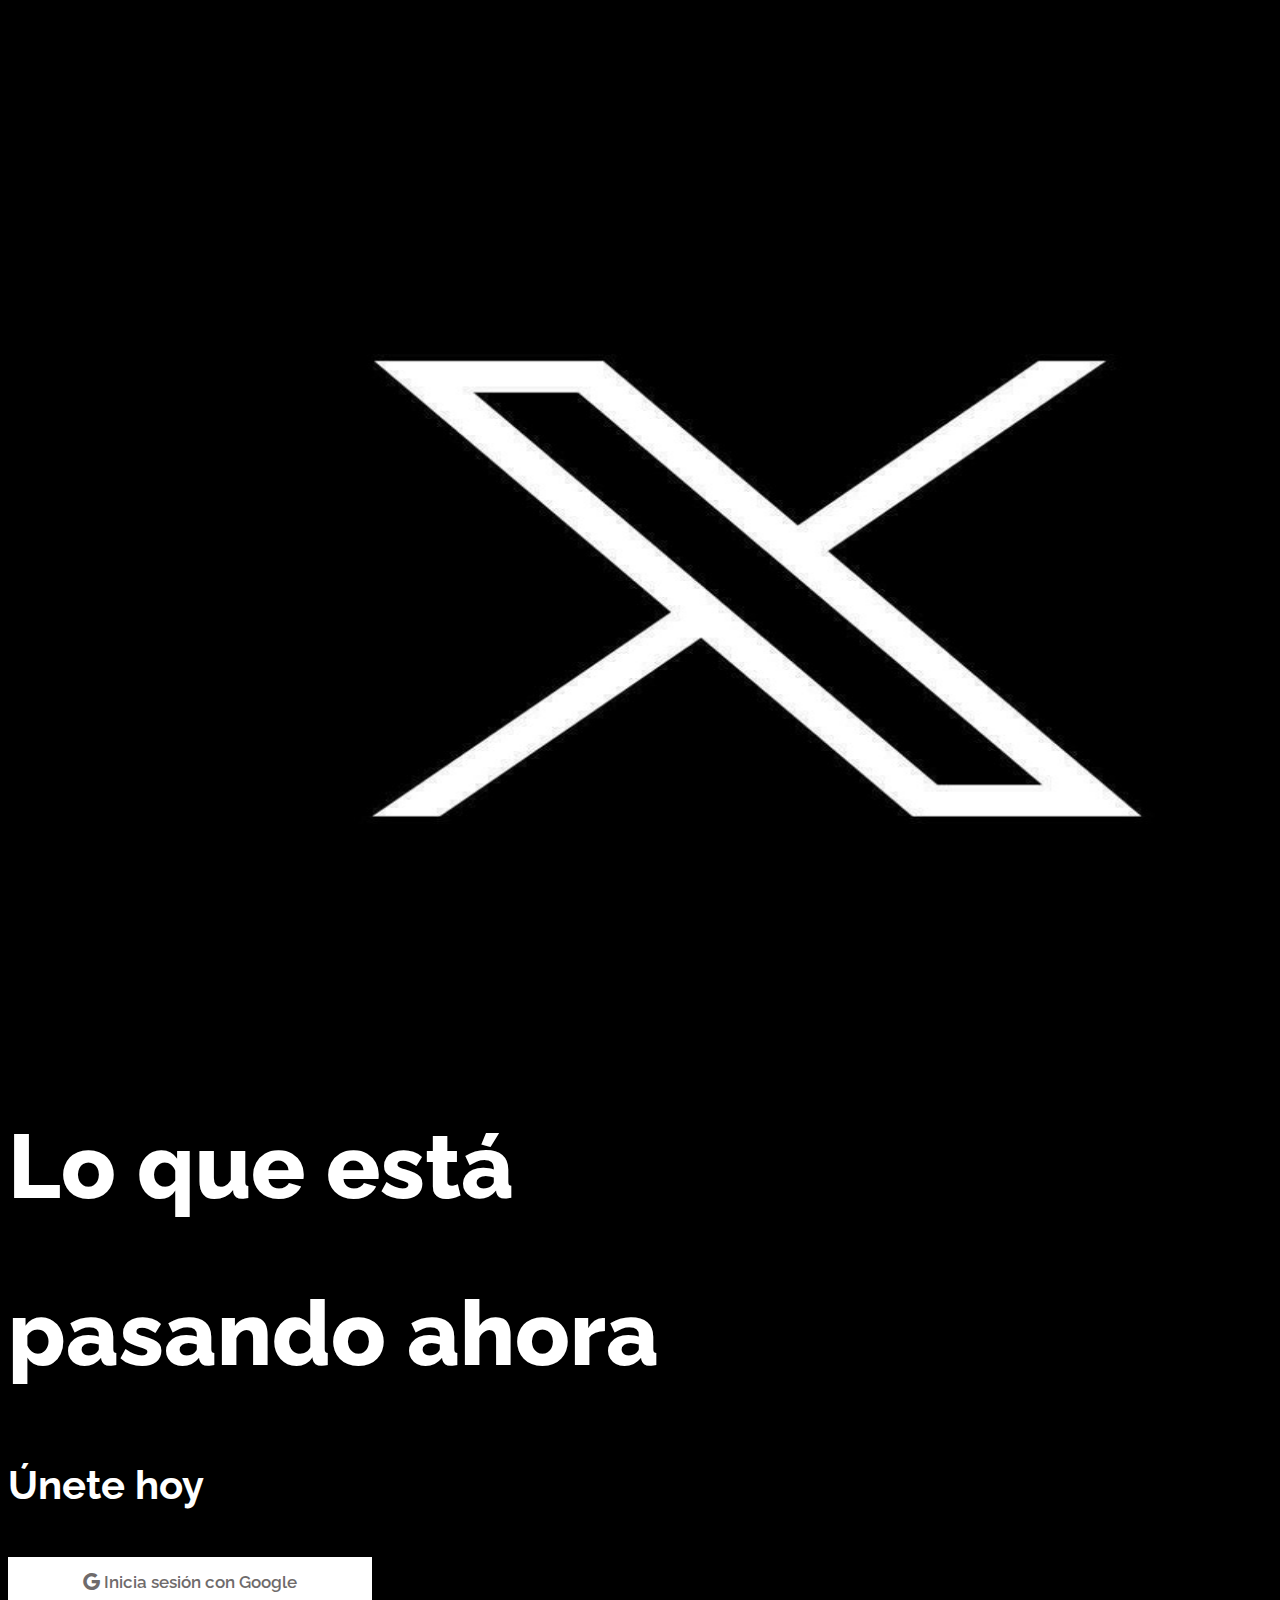
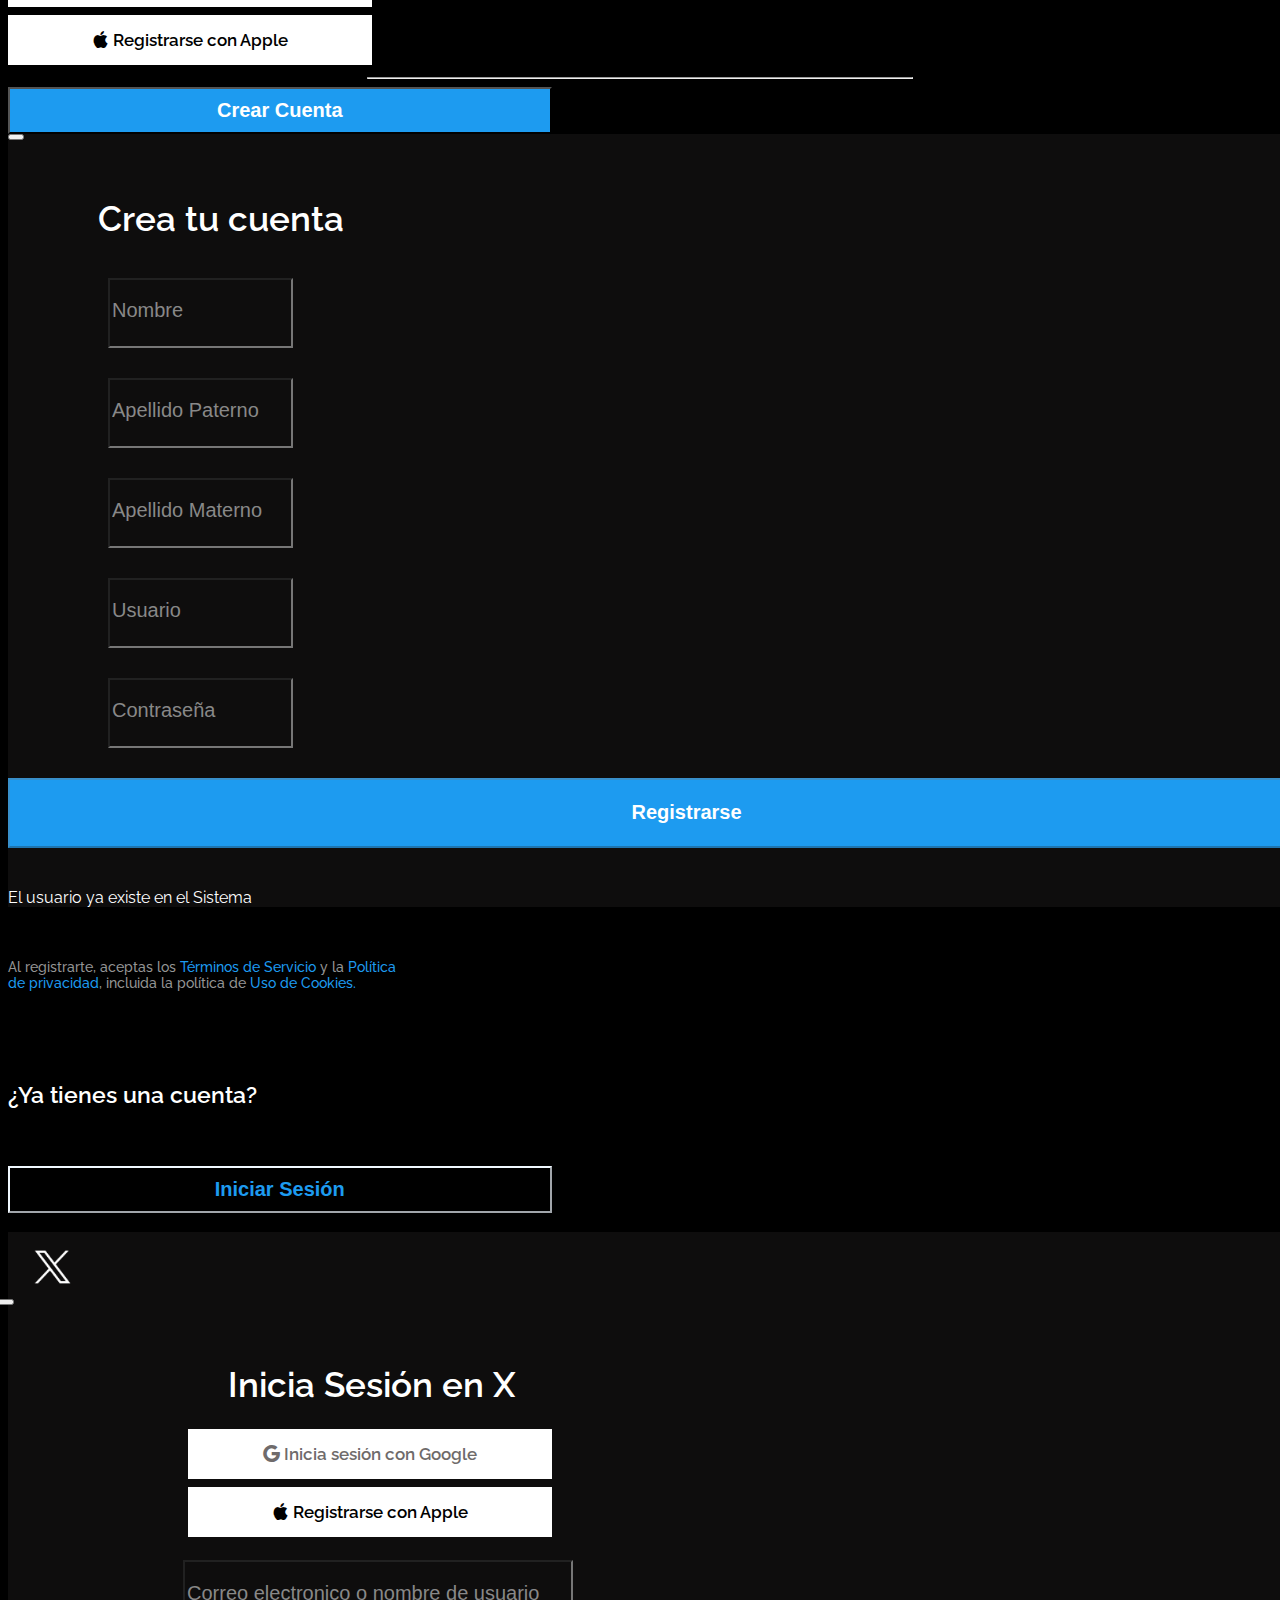
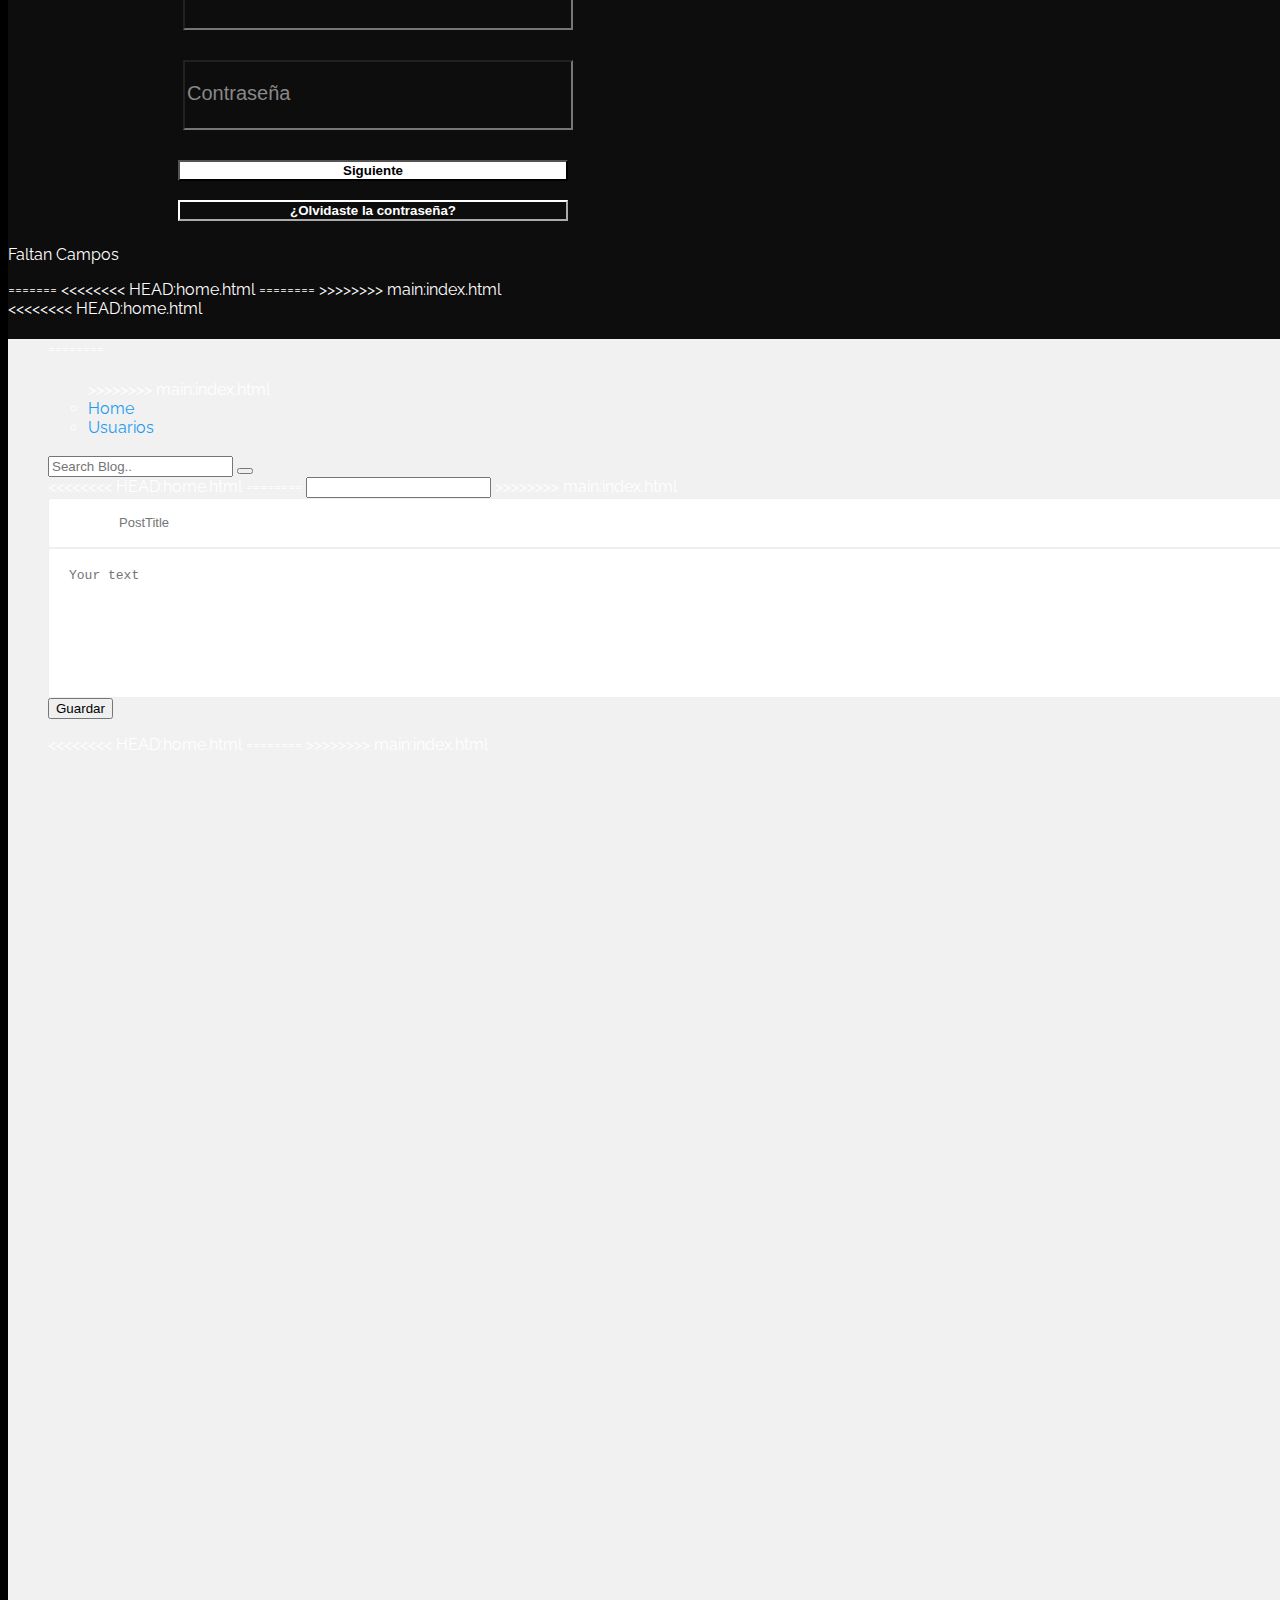
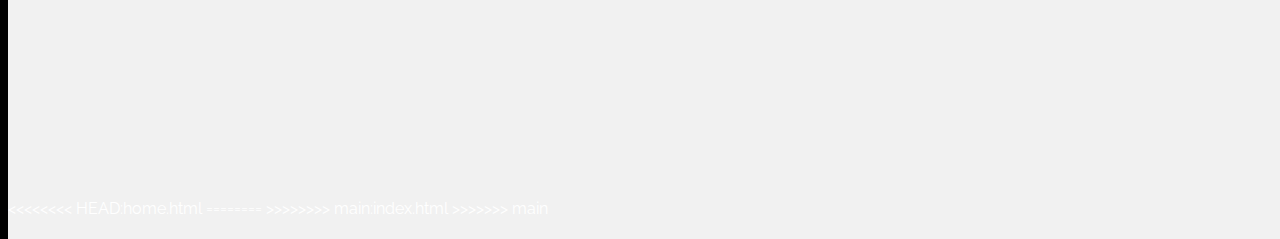
==== commit 21ae6d3a: "X" ====
--- a/index.html
+++ b/index.html
@@ -1,20 +1,195 @@
+<<<<<<< HEAD
+<!doctype html>
+<html lang="en">
+  <head>
+    <meta charset="utf-8">
+    <meta name="viewport" content="width=device-width, initial-scale=1">
+    <link rel="stylesheet" href="https://cdnjs.cloudflare.com/ajax/libs/font-awesome/6.4.2/css/all.min.css" integrity="sha512-z3gLpd7yknf1YoNbCzqRKc4qyor8gaKU1qmn+CShxbuBusANI9QpRohGBreCFkKxLhei6S9CQXFEbbKuqLg0DA==" crossorigin="anonymous" referrerpolicy="no-referrer" />
+    <link rel="stylesheet" href="https://cdn.jsdelivr.net/npm/bootstrap-icons@1.11.1/font/bootstrap-icons.css">
+    <link href="https://cdn.jsdelivr.net/npm/bootstrap@5.0.2/dist/css/bootstrap.min.css" rel="stylesheet" integrity="sha384-EVSTQN3/azprG1Anm3QDgpJLIm9Nao0Yz1ztcQTwFspd3yD65VohhpuuCOmLASjC" crossorigin="anonymous">
+    <link rel="preconnect" href="https://fonts.googleapis.com">
+    <link href="https://fonts.googleapis.com/css2?family=Open+Sans:wght@300;700;800&family=Raleway:wght@100;200;700;800&display=swap" rel="stylesheet">
+    <link rel="preconnect" href="https://fonts.gstatic.com" crossorigin>
+    <link rel="stylesheet" href="./css/global.css">
+    <title>X. Es lo que está pasando</title>
+  </head>
+  <body>
+    <div class="row">
+      <div class="col-5" style="height: 100%; margin-top: 6%;">
+        <img src="./src/x.jpg" class="logo">
+      </div>
+      <div class="col-7" style="height: block;">
+        <div class="container">
+          <h1 class="titulo">Lo que está </h1>
+          <h1 class="titulo">pasando ahora</h1>
+          <h3 class="subtitulo">Únete hoy</h3>
+          <span class="login rounded-pill">
+            <i class="bi bi-google"></i>
+            Inicia sesión con Google 
+          </span>
+          <br />
+          <br />
+          <br />
+          <span class="login2 rounded-pill">
+            <i class="bi bi-apple"></i>
+            Registrarse con Apple
+          </span>
+          <br />
+          <br />
+          <hr >  
+          <!-- Boton registrar-->
+          <button type="button" class="btn btn-registrar rounded-pill" data-bs-toggle="modal" data-bs-target="#exampleModal">
+            Crear Cuenta
+          </button>
+          <!-- Modal registrar-->
+          <div class="modal fade" id="exampleModal" tabindex="-1" aria-labelledby="exampleModalLabel" aria-hidden="true" style="width: 90%;">
+            <div class="modal-dialog" >
+              <div class="modal-content">
+                <div class="modal-body">
+                  <row>
+                    <button type="button" class="btn-close" data-bs-dismiss="modal" aria-label="Close" style="font-size: large;"><i class="fa-solid fa-xmark" style="color: #ffffff;"></i></button>
+                    <h5 class="modal-title" id="exampleModalLabel" style="padding-left: 90px;">Crea tu cuenta</h5>
+                  </row>
+                  <form action="./Backend/files/registroUsuarios.php" method="post">
+                    <div class="row">
+                        <br>
+                        
+                        <div class="form-outline">
+                          <input type="text" class="form-control input" name="nombre" placeholder="Nombre" id="input" required oninput="validarInput()"/>
+                        </div>
+
+                        <div class="form-outline">
+                          <input type="text" class="form-control input" name="apaterno" placeholder="Apellido Paterno" id="input2" required oninput="validarInput()"/>
+                        </div>
+
+                        <div class="form-outline">
+                          <input type="text" class="form-control input" name="amaterno" placeholder="Apellido Materno" id="input3" required oninput="validarInput()"/>
+                        </div>
+                        <div class="form-outline">
+                          <input type="text" class="form-control input" name="usuario" placeholder="Usuario" id="input4" required oninput="validarInput()"/>
+                        </div>
+                        <div class="form-outline">
+                          <input type="password" class="form-control input" name="password" placeholder="Contraseña" id="input5" required oninput="validarInput()"/>
+                        </div>
+                    </div> 
+                    <div class="modal-footer" style="margin-right: 10px;">
+                      <!-- Submit button -->
+                      <button  style="height: 70px; width: 80%; margin-right: 10%;" type="submit" class="btn btn-registrarfinal rounded-pill" id="boton" disabled>
+                        Registrarse
+                      </button>
+                    </div>
+                  </form>
+                  <!--ALERT USUARIO YA EXISTENTE-->
+                  <div class="alert alert-dismissible show fade alert-warning d-flex align-items-center" role="alert">  
+                    <svg class="bi flex-shrink-0 me-2" width="24" height="24" role="img" aria-label="Warning:">
+                      <use xlink:href="#exclamation-triangle-fill"/>
+                    </svg>  
+                    <div> El usuario ya existe en el Sistema </div>
+                  </div>
+                </div>
+              </div>
+            </div>
+          </div>
+          <br />
+          <br />
+          <!--Terminos y condiciones-->
+          <p>Al registrarte, aceptas los 
+            <a href="https://twitter.com/es/tos">Términos de Servicio</a> 
+            y la <a href="https://twitter.com/es/privacy"> Política <br> de privacidad</a>, 
+            incluida la política de 
+            <a href="https://help.twitter.com/es/rules-and-policies/x-cookies">Uso de Cookies.</a>
+          </p>
+          <br />
+          <br />
+          <h5>¿Ya tienes una cuenta?</h5>
+          <br />
+          <!-- Boton Iniciar Sesion-->
+          <button  type="button" class="btn btn-iniciar rounded-pill" data-bs-toggle="modal" data-bs-target="#exampleModal2">
+            Iniciar Sesión
+          </button>
+          <br>
+          <br>
+          <!-- Modal Iniciar Sesion -->
+          <div class="modal fade" id="exampleModal2" tabindex="-1" aria-labelledby="exampleModalLabel" aria-hidden="true" style="width: 90%;">
+            <div class="modal-dialog">
+              <div class="modal-content">
+                <div class="modal-header">
+                  <button type="button" class="btn-close" data-bs-dismiss="modal" aria-label="Close" style="font-size: large; margin-left: -10px;"><i class="fa-solid fa-xmark" style="color: #ffffff;"></i></button>
+                  <img src="./src/logo2.png" width="70px" height="70px" style="margin-right: 320px;">
+                </div>
+                <div class="modal-body">
+                  <h5 class="modal-title" id="exampleModalLabel" style="padding-left: 220px;">Inicia Sesión en X</h5>
+                  <form>
+                    <br />
+                    <span class="login rounded-pill" style="margin-left: 180px;">
+                      <i class="bi bi-google"></i>
+                      Inicia sesión con Google 
+                    </span>
+                    <br />
+                    <br />
+                    <br />
+                    <span class="login2 rounded-pill" style="margin-left: 180px;">
+                      <i class="bi bi-apple"></i>
+                      Registrarse con Apple
+                    </span>
+                    <br />
+                    <br />
+                    <br />
+                    <div class="form-outline mb-4">
+                      <input type="text" id="usuario" class="form-control form-control-lg input" placeholder="Correo electronico o nombre de usuario" style="width: 390px; margin-left: 75px;"/>
+                    </div>
+                    <div class="form-outline mb-4">
+                      <input type="password" id="password" class="form-control form-control-lg input" placeholder="Contraseña" style="width: 390px; margin-left: 75px;"/>
+                    </div>
+                      <button id="btnLogin" class="btn btn-info btn-lg btn-block rounded-pill" type="button" style="background-color: #ffffff; width: 390px; margin-left: 170px; font-weight: 600;">Siguiente</button>
+                      <br />
+                      <br />
+                      <button id="btnLogin" class="btn btn-info btn-lg btn-block rounded-pill" type="button" style="background-color: transparent; width: 390px; margin-left: 170px; font-weight: 600; color: #ffffff; border-color: #ffffff;">¿Olvidaste la contraseña?</button>
+                      <!--ALERTAAAAA-->
+
+                      <div class="alert alert-dismissible hide fade alert-warning d-flex align-items-center" role="alert">  
+                        <svg class="bi flex-shrink-0 me-2" width="24" height="24" role="img" aria-label="Warning:">
+                          <use xlink:href="#exclamation-triangle-fill"/>
+                        </svg>  
+                        <div>
+                          Faltan Campos 
+                        </div>
+                      </div> 
+                  </form>
+                </div>
+=======
 <!DOCTYPE html>
 <html lang="en">
 <head>
   <title>UGblog</title>
   <meta charset="utf-8">
   <meta name="viewport" content="width=device-width, initial-scale=1">
+<<<<<<<< HEAD:home.html
+  <!--<link rel="stylesheet" href="https://maxcdn.bootstrapcdn.com/bootstrap/3.4.1/css/bootstrap.min.css">-->
+  <link rel="stylesheet" href="./css/home.css">
+  <script src="https://ajax.googleapis.com/ajax/libs/jquery/3.7.1/jquery.min.js"></script>
+  <!--<script src="https://maxcdn.bootstrapcdn.com/bootstrap/3.4.1/js/bootstrap.min.js"></script>-->
+  <link href="https://cdn.jsdelivr.net/npm/bootstrap@5.0.2/dist/css/bootstrap.min.css" rel="stylesheet" integrity="sha384-EVSTQN3/azprG1Anm3QDgpJLIm9Nao0Yz1ztcQTwFspd3yD65VohhpuuCOmLASjC" crossorigin="anonymous">
+  <link rel="stylesheet" href="https://cdnjs.cloudflare.com/ajax/libs/font-awesome/6.4.2/css/all.min.css" integrity="sha512-z3gLpd7yknf1YoNbCzqRKc4qyor8gaKU1qmn+CShxbuBusANI9QpRohGBreCFkKxLhei6S9CQXFEbbKuqLg0DA==" crossorigin="anonymous" referrerpolicy="no-referrer" />
+========
   <link href="https://cdn.jsdelivr.net/npm/bootstrap@5.0.2/dist/css/bootstrap.min.css" rel="stylesheet" integrity="sha384-EVSTQN3/azprG1Anm3QDgpJLIm9Nao0Yz1ztcQTwFspd3yD65VohhpuuCOmLASjC" crossorigin="anonymous">
   <link rel="stylesheet" href="https://cdnjs.cloudflare.com/ajax/libs/font-awesome/6.4.2/css/all.min.css" integrity="sha512-z3gLpd7yknf1YoNbCzqRKc4qyor8gaKU1qmn+CShxbuBusANI9QpRohGBreCFkKxLhei6S9CQXFEbbKuqLg0DA==" crossorigin="anonymous" referrerpolicy="no-referrer" />
   <link rel="stylesheet" href="./css/home.css">
+>>>>>>>> main:index.html
 </head>
 <body>
 
 <div class="container-fluid">
   <div class="row content">
+<<<<<<<< HEAD:home.html
+    <div class="col-sm-3 sidenav">
+      <h4 id="userBlog"></h4>
+      <ul class="nav nav-pills nav-stacked">
+========
     <div class="col-sm-3">
       <h4 id="userBlog"></h4>
       <ul>
+>>>>>>>> main:index.html
         <li class="active"><a href="#section1">Home</a></li>
         <li><a href="#section2">Usuarios</a></li>
       </ul><br>
@@ -32,7 +207,11 @@
       <div class="mt-5">
         <div class="form-block">
           <form class="form-block" method="POST" action="./Backend/files/newPost.php">
+<<<<<<<< HEAD:home.html
+            <input name="idUsuario" id="idUsuario" type="hidden">
+========
             <input name="idUsuario" id="idUsuario" >
+>>>>>>>> main:index.html
             <div class="row">
               <div class="col-xs-12 col-sm-6">
                 <div class="form-group fl_icon">
@@ -55,13 +234,20 @@
 
       <div id="postUsuarios">
       </div>
+<<<<<<<< HEAD:home.html
+
+========
       
+>>>>>>>> main:index.html
     </div>
   </div>
 </div>
 
 <template id="cardPost">
-
+<<<<<<<< HEAD:home.html
+========
+
+>>>>>>>> main:index.html
   <div class="card" style="width: 100%; margin-top: 50px;">
     <div class="card-body">
       <h5 class="card-title">Card title</h5>
@@ -69,6 +255,14 @@
       <p class="card-text">Some quick example text to build on the card title and make up the bulk of the card's content.</p>
       <p class="fecha">Fecha de Publicación</p>
       <row>
+<<<<<<<< HEAD:home.html
+        <button> <i class="fa-regular fa-heart"></i> </button>
+        <button type="button" class="btn btn-primary" data-bs-toggle="modal" data-bs-target="#exampleModal">
+          <i class="fa-regular fa-comment"></i> 
+        </button>
+      <!-- Modal -->
+        <div class="modal fade" id="exampleModal" tabindex="-1" aria-labelledby="exampleModalLabel" aria-hidden="true">
+========
         
         <button> <i class="fa-regular fa-heart"></i> </button>
         <button type="button" class="btn btn-primary btn-comment" data-bs-toggle="modal" data-bs-target="#commentModal" data-idpost="">
@@ -76,6 +270,7 @@
         </button>
       <!-- Modal -->
         <div class="modal fade" id="commentModal" tabindex="-1" aria-labelledby="commentModalLabel" aria-hidden="true">
+>>>>>>>> main:index.html
           <div class="modal-dialog">
             <div class="modal-content">
               <div class="modal-header">
@@ -84,11 +279,24 @@
               </div>
             <!--FORMULARIO PARA COMENTARIO-->
               <div class="modal-body">
+<<<<<<<< HEAD:home.html
+========
                 <textarea class="commentText" name="mensaje" id="commentText" style="display: flex; width: 480px; height: 100px; border: none;"></textarea>
+>>>>>>>> main:index.html
                 <div class="mt-5">
                   <div class="form-block">
                     <!--NEW COMMENT-->
                     <div class="form-block">
+<<<<<<<< HEAD:home.html
+                      <form class="form-block" method="POST" action="./Backend/files/newComent.php">
+                        <input name="idPost" id="idPost">
+                        <input name="idUsuario" id="idUsuario2">
+                        <textarea name="comentario" id="comentario" class="form-input" required="" placeholder="Your comment"></textarea>
+                        <button type="submit" class="btn btn-primary" >
+                          Responder
+                        </button>
+                      </form>
+========
 
 
 
@@ -103,16 +311,102 @@
 
 
                       
+>>>>>>>> main:index.html
                     </div>
                   </div>
                 </div>
               </div>
               <div class="modal-footer">
                 ...
+>>>>>>> main
               </div>
             </div>
           </div>
         </div>
+<<<<<<< HEAD
+      </div>
+      <!-- Footer -->
+      <footer class=" text-center text-white">
+          <br />
+          <br />
+          <br />
+          <br />
+          <!-- Links  -->
+          <section class="">
+            <!--Grid row-->
+            <div class="row">
+              <!--Grid column-->
+              <section class="mb-4">
+                <a href="#!" class="text-white">Información</a>
+                <a href="#!" class="text-white">Descarga la app de X</a>
+                <a href="#!" class="text-white">Centro de ayuda</a>
+                <a href="#!" class="text-white">Condiciones de Servicio</a>
+                <a href="#!" class="text-white">Política de Privacidad</a>
+                <a href="#!" class="text-white">Política de cookies</a>
+                <a href="#!" class="text-white">Accesibilidad</a>
+                <a href="#!" class="text-white">Información de anuncios</a>
+                <a href="#!" class="text-white">Blog</a>
+                <a href="#!" class="text-white">Estado</a>
+                <a href="#!" class="text-white">Empleos</a>
+              </section>
+            </div>
+
+          </section>
+          <br />
+          <br />
+          <br />
+          <br />
+          <h4>Sobre Nosotros</h4>
+          <!-- Sobre Nosotros -->
+          <section class="mb-4">
+            <!-- Github -->
+            <a class="btn btn-outline-light btn-floating m-1" href="https://github.com/Nayde666" role="button"
+            ><i class="fab fa-github"></i
+            ></a>
+            <!-- Github -->
+            <a class="btn btn-outline-light btn-floating m-1" href="#!" role="button"
+            ><i class="fab fa-github"></i
+            ></a>
+            <!-- Github -->
+            <a class="btn btn-outline-light btn-floating m-1" href="#!" role="button"
+            ><i class="fab fa-github"></i
+            ></a>
+        </section>
+
+        <!-- Copyright -->
+        <div class="text-center p-3" style="background-color: rgba(0, 0, 0, 0.2);">
+          © 2023 Aplicaciones de Internet
+        </div>
+
+      </footer>
+    </div>
+
+    
+    <script>
+      function validarInput() {
+      var inputTexto = document.getElementById('input');
+      var inputTexto2 = document.getElementById('input2');
+      var inputTexto3 = document.getElementById('input3');
+      var inputTexto4 = document.getElementById('input4');
+      var inputTexto5 = document.getElementById('input5');
+      var boton = document.getElementById('boton');
+
+      if (inputTexto.value.trim() !== '' & inputTexto2.value.trim() !== '' & inputTexto3.value.trim() !== '' & inputTexto4.value.trim() !== '' & inputTexto5.value.trim() !== '') {
+        // Si el input tiene texto, habilitar el botón
+        boton.disabled = false;
+      } else {
+        // Si el input no tiene texto, deshabilitar el botón
+        boton.disabled = true;
+      }
+    }
+    </script>
+
+    <script src="./js/registrar.js"></script>
+    <script src="./js/index.js"></script>
+    <script src="https://cdn.jsdelivr.net/npm/bootstrap@5.0.2/dist/js/bootstrap.bundle.min.js" integrity="sha384-MrcW6ZMFYlzcLA8Nl+NtUVF0sA7MsXsP1UyJoMp4YLEuNSfAP+JcXn/tWtIaxVXM" crossorigin="anonymous"></script>
+  </body>
+</html>
+=======
       </row>
       
     </div>
@@ -123,4 +417,9 @@
 <script src="https://cdn.jsdelivr.net/npm/bootstrap@5.0.2/dist/js/bootstrap.bundle.min.js" integrity="sha384-MrcW6ZMFYlzcLA8Nl+NtUVF0sA7MsXsP1UyJoMp4YLEuNSfAP+JcXn/tWtIaxVXM" crossorigin="anonymous"></script>
 <script src="./js/home.js"></script>
 </body>
+<<<<<<<< HEAD:home.html
 </html>
+========
+</html>
+>>>>>>>> main:index.html
+>>>>>>> main
--- a/css/global.css
+++ b/css/global.css
@@ -0,0 +1,130 @@
+body{
+    font-family: 'Raleway', sans-serif;
+    background-color: black;
+    overflow-x: hidden;
+}
+.container{
+    margin-top: 10%;
+}
+
+.logo{
+    height: 110%; width: 120%;
+}
+
+.titulo{
+    font-weight: 800;
+    font-size: 90px;
+    color: white;
+}
+
+.subtitulo{
+    font-weight: 700;
+    font-size: 40px;
+    color: white;
+    margin-top: 6%; 
+    color: white;
+    margin-bottom: 5%;
+}
+
+.login{
+    background-color: white;
+    color: rgb(111, 107, 107);
+    font-weight: 600;
+    font-size: 17px;
+    padding: 15px;
+    padding-left: 75px;
+    padding-right: 75px;
+}
+.login2{
+    background-color: white;
+    color: rgb(0, 0, 0);
+    font-weight: 600;
+    font-size: 17px;
+    padding: 15px;
+    padding-left: 84px;
+    padding-right: 84px;
+}
+
+.btn-registrar{
+    padding: 10px;
+    width: 43%;
+    color: white;
+    background-color: #1D9BF0;
+    font-weight: 600;
+    font-size: 20px;
+}
+.btn-registrarfinal{
+    padding: 10px;
+    width: 43%;
+    color: white;
+    background-color: #1D9BF0;
+    font-weight: 600;
+    font-size: 20px;
+}
+
+hr{
+    color: azure; width: 43%;
+}
+
+p{
+    font-size: 14px;
+    font-weight: 500;
+    color: rgb(148, 148, 148);
+}
+
+.modal-content{
+    background-color: rgb(14, 13, 13); 
+    color: white;
+    width: 150%;
+}
+.modal-title{
+    color: white;
+    font-weight: 600;
+    font-size: 35px;
+    margin-bottom: 20px;
+}
+
+.form-outline{
+    padding-left: 100px; 
+    width: 88%; 
+    margin-bottom: 30px;
+}
+
+.input{
+    height: 70px;
+    background: transparent;
+}
+
+.input::placeholder{
+    font-weight: 400;
+    font-size: 20px;
+    color: rgb(136, 136, 136);
+}
+.input:focus{
+    background-color: transparent;
+}
+
+input:invalid + button {
+    pointer-events: none;
+    opacity: 0.5;
+  }
+
+h5{
+    font-size: 23px;
+    color: white;
+    font-weight: 600;
+}
+a{
+    color: #1D9BF0;
+    text-decoration: none;
+}
+
+.btn-iniciar{
+    padding: 10px;
+    width: 43%;
+    color: #1D9BF0;
+    background-color: transparent;
+    font-weight: 600;
+    font-size: 20px;
+    border-color: aliceblue;
+}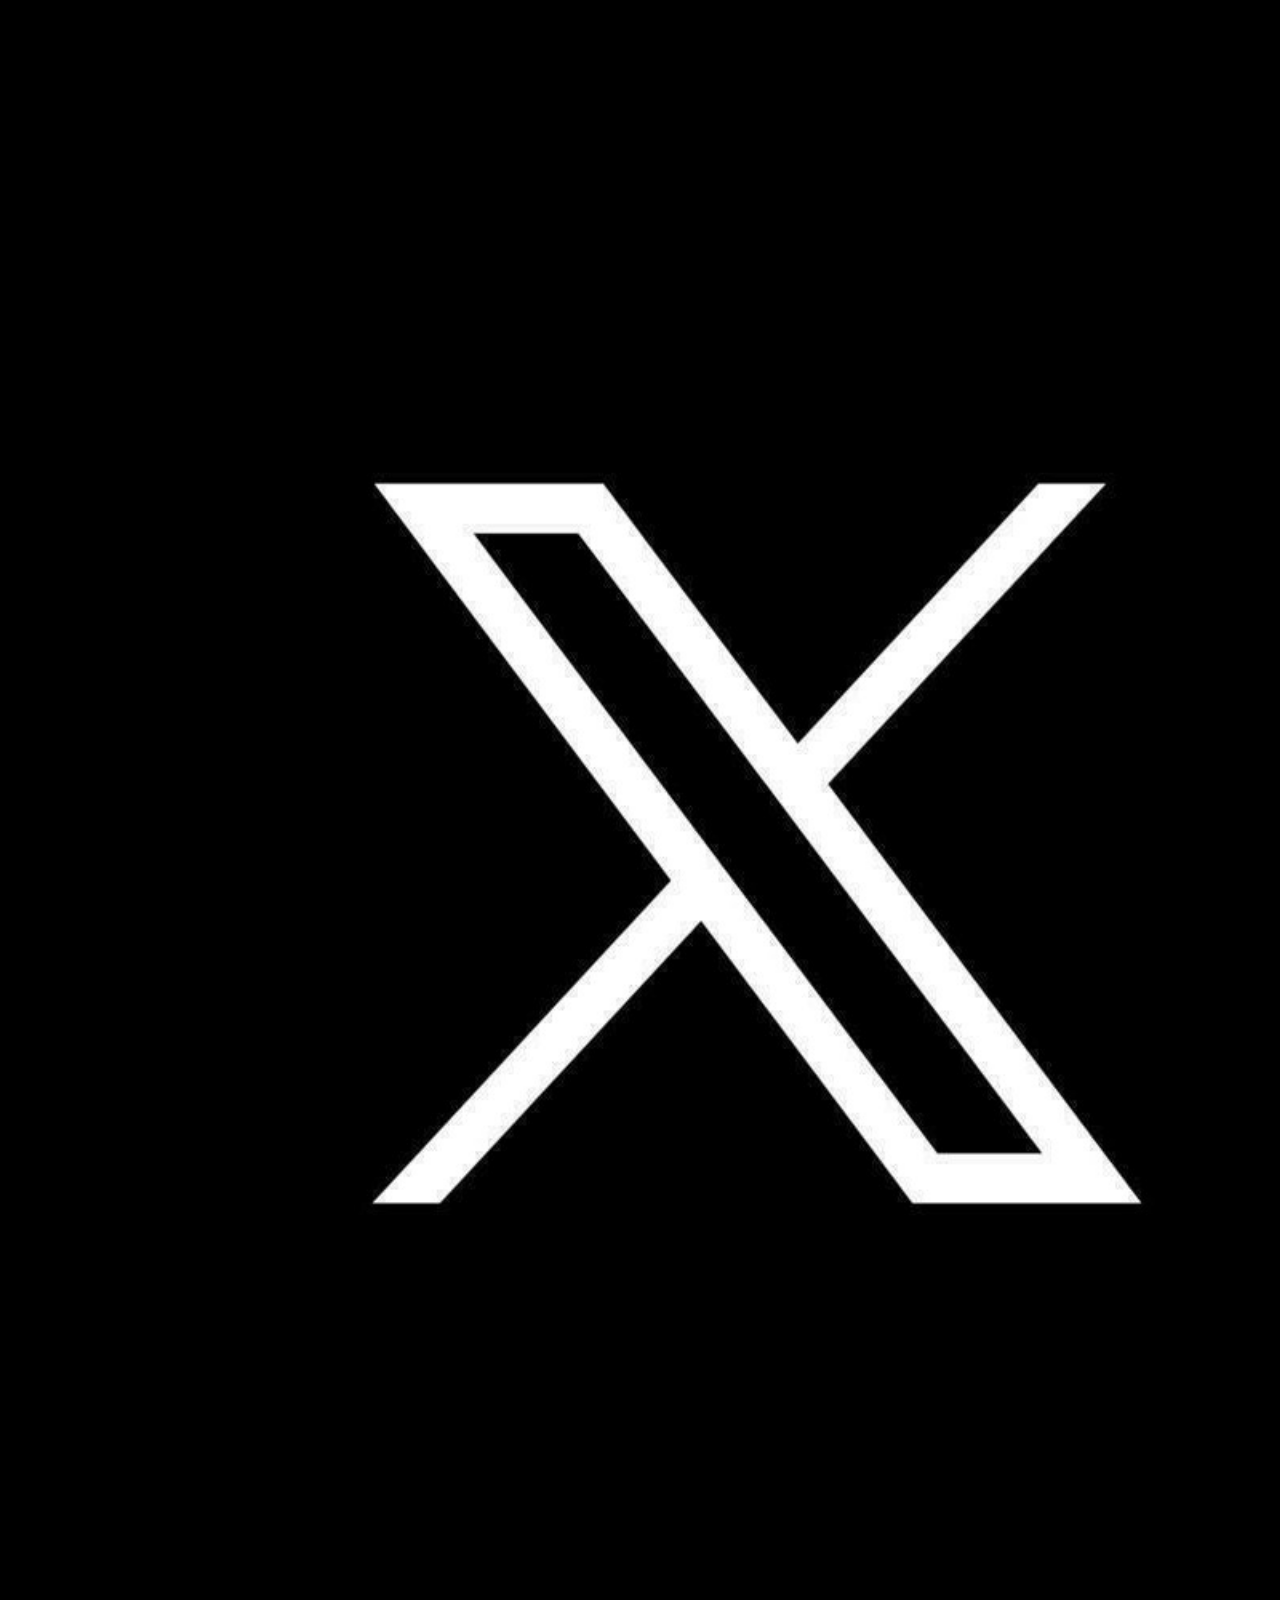
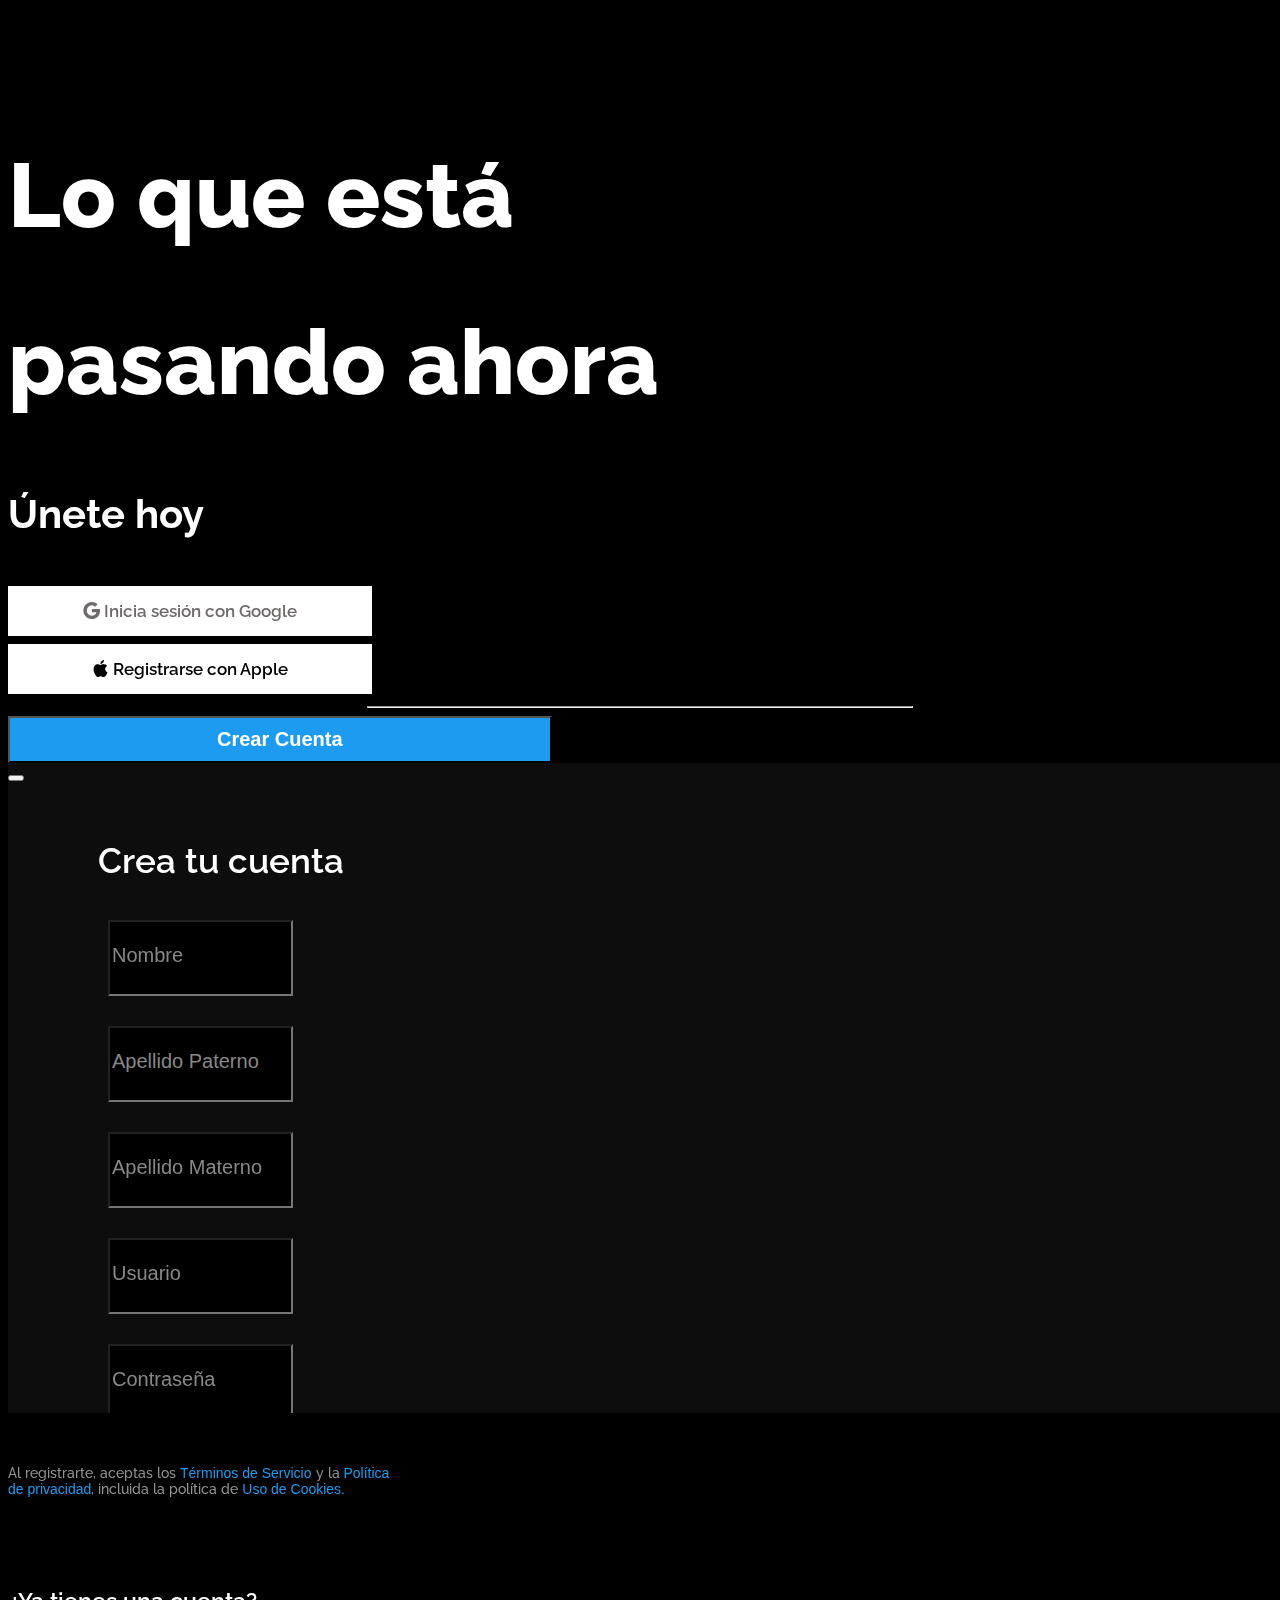
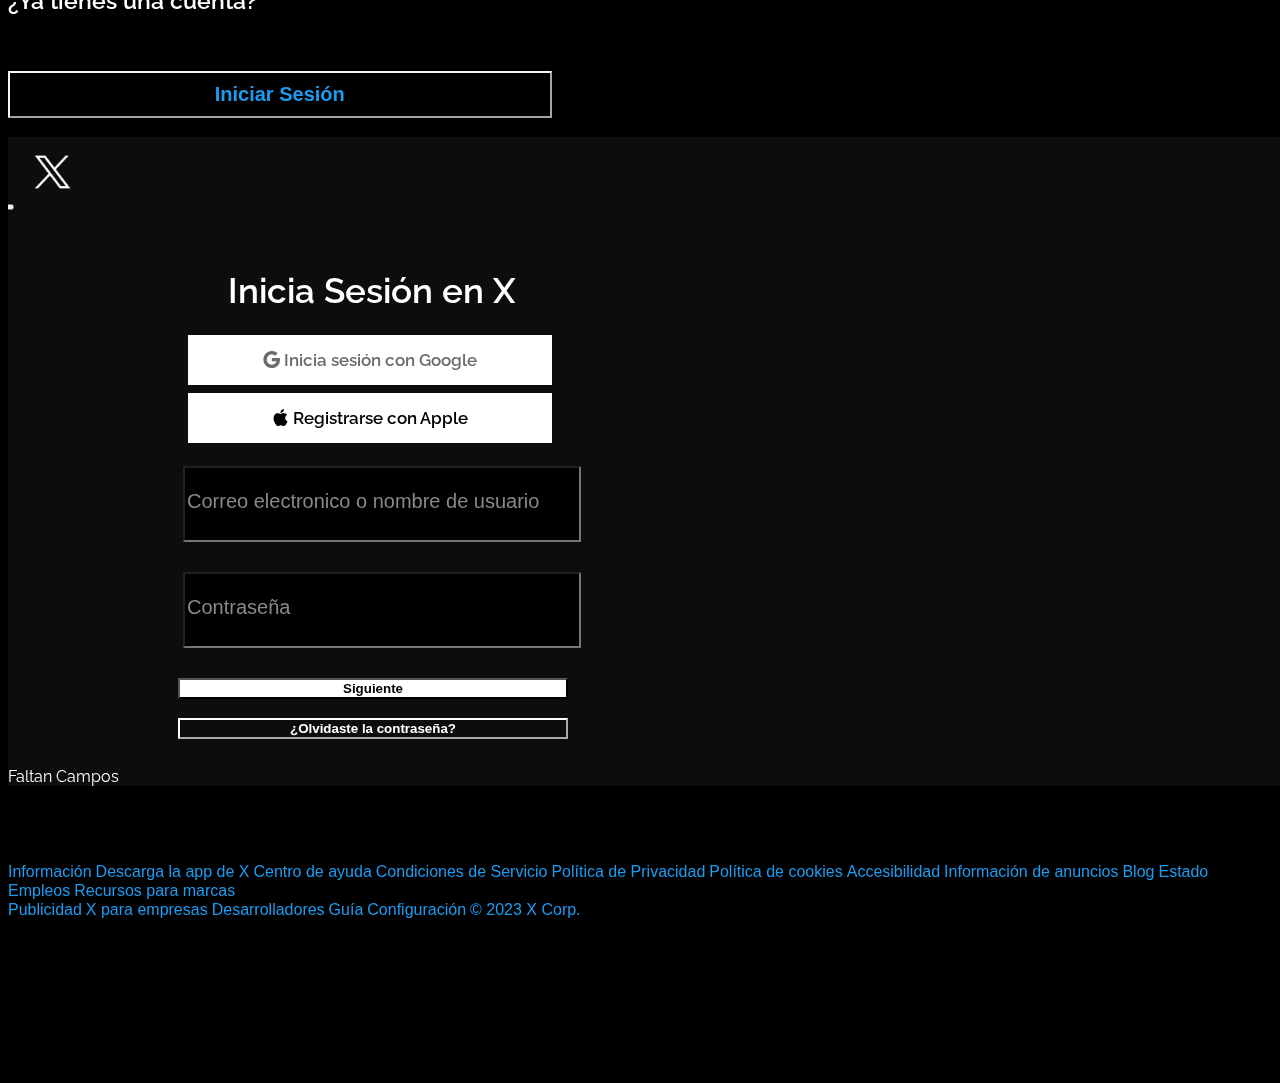
==== commit 68dfce8c: "Cambio de modales" ====
--- a/index.html
+++ b/index.html
@@ -1,4 +1,3 @@
-<<<<<<< HEAD
 <!doctype html>
 <html lang="en">
   <head>
@@ -111,9 +110,9 @@
           <br>
           <!-- Modal Iniciar Sesion -->
           <div class="modal fade" id="exampleModal2" tabindex="-1" aria-labelledby="exampleModalLabel" aria-hidden="true" style="width: 90%;">
-            <div class="modal-dialog">
-              <div class="modal-content">
-                <div class="modal-header">
+            <div class="modal-dialog" id="Modal2">
+              <div class="modal-content" >
+                <div class="modal-header" >
                   <button type="button" class="btn-close" data-bs-dismiss="modal" aria-label="Close" style="font-size: large; margin-left: -10px;"><i class="fa-solid fa-xmark" style="color: #ffffff;"></i></button>
                   <img src="./src/logo2.png" width="70px" height="70px" style="margin-right: 320px;">
                 </div>
@@ -135,6 +134,7 @@
                     <br />
                     <br />
                     <br />
+                    <div class="modal-content-scroll">
                     <div class="form-outline mb-4">
                       <input type="text" id="usuario" class="form-control form-control-lg input" placeholder="Correo electronico o nombre de usuario" style="width: 390px; margin-left: 75px;"/>
                     </div>
@@ -155,175 +155,13 @@
                           Faltan Campos 
                         </div>
                       </div> 
+                    </div>
                   </form>
                 </div>
-=======
-<!DOCTYPE html>
-<html lang="en">
-<head>
-  <title>UGblog</title>
-  <meta charset="utf-8">
-  <meta name="viewport" content="width=device-width, initial-scale=1">
-<<<<<<<< HEAD:home.html
-  <!--<link rel="stylesheet" href="https://maxcdn.bootstrapcdn.com/bootstrap/3.4.1/css/bootstrap.min.css">-->
-  <link rel="stylesheet" href="./css/home.css">
-  <script src="https://ajax.googleapis.com/ajax/libs/jquery/3.7.1/jquery.min.js"></script>
-  <!--<script src="https://maxcdn.bootstrapcdn.com/bootstrap/3.4.1/js/bootstrap.min.js"></script>-->
-  <link href="https://cdn.jsdelivr.net/npm/bootstrap@5.0.2/dist/css/bootstrap.min.css" rel="stylesheet" integrity="sha384-EVSTQN3/azprG1Anm3QDgpJLIm9Nao0Yz1ztcQTwFspd3yD65VohhpuuCOmLASjC" crossorigin="anonymous">
-  <link rel="stylesheet" href="https://cdnjs.cloudflare.com/ajax/libs/font-awesome/6.4.2/css/all.min.css" integrity="sha512-z3gLpd7yknf1YoNbCzqRKc4qyor8gaKU1qmn+CShxbuBusANI9QpRohGBreCFkKxLhei6S9CQXFEbbKuqLg0DA==" crossorigin="anonymous" referrerpolicy="no-referrer" />
-========
-  <link href="https://cdn.jsdelivr.net/npm/bootstrap@5.0.2/dist/css/bootstrap.min.css" rel="stylesheet" integrity="sha384-EVSTQN3/azprG1Anm3QDgpJLIm9Nao0Yz1ztcQTwFspd3yD65VohhpuuCOmLASjC" crossorigin="anonymous">
-  <link rel="stylesheet" href="https://cdnjs.cloudflare.com/ajax/libs/font-awesome/6.4.2/css/all.min.css" integrity="sha512-z3gLpd7yknf1YoNbCzqRKc4qyor8gaKU1qmn+CShxbuBusANI9QpRohGBreCFkKxLhei6S9CQXFEbbKuqLg0DA==" crossorigin="anonymous" referrerpolicy="no-referrer" />
-  <link rel="stylesheet" href="./css/home.css">
->>>>>>>> main:index.html
-</head>
-<body>
-
-<div class="container-fluid">
-  <div class="row content">
-<<<<<<<< HEAD:home.html
-    <div class="col-sm-3 sidenav">
-      <h4 id="userBlog"></h4>
-      <ul class="nav nav-pills nav-stacked">
-========
-    <div class="col-sm-3">
-      <h4 id="userBlog"></h4>
-      <ul>
->>>>>>>> main:index.html
-        <li class="active"><a href="#section1">Home</a></li>
-        <li><a href="#section2">Usuarios</a></li>
-      </ul><br>
-      <div class="input-group">
-        <input type="text" class="form-control" placeholder="Search Blog..">
-        <span class="input-group-btn">
-          <button class="btn btn-default" type="button">
-            <span class="glyphicon glyphicon-search"></span>
-          </button>
-        </span>
-      </div>
-    </div>
-    <!--NEW POST -->
-    <div class="col-sm-9">
-      <div class="mt-5">
-        <div class="form-block">
-          <form class="form-block" method="POST" action="./Backend/files/newPost.php">
-<<<<<<<< HEAD:home.html
-            <input name="idUsuario" id="idUsuario" type="hidden">
-========
-            <input name="idUsuario" id="idUsuario" >
->>>>>>>> main:index.html
-            <div class="row">
-              <div class="col-xs-12 col-sm-6">
-                <div class="form-group fl_icon">
-                  <!--<div class="icon"><i class="fa fa-user"></i></div>-->
-                  <input class="form-input" type="text" placeholder="PostTitle" name="titulo">
-                </div>
-              </div>
-              <div class="col-xs-12">					
-                <div class="form-group">
-                  <textarea class="form-input" required="" placeholder="Your text" name="mensaje"></textarea>
-                </div>
-                <button type="submit" class="btn btn-primary" >
-                  Guardar
-                </button>				
-              </div>
-            </div>
-          </form>
-        </div>
-      </div>
-
-      <div id="postUsuarios">
-      </div>
-<<<<<<<< HEAD:home.html
-
-========
-      
->>>>>>>> main:index.html
-    </div>
-  </div>
-</div>
-
-<template id="cardPost">
-<<<<<<<< HEAD:home.html
-========
-
->>>>>>>> main:index.html
-  <div class="card" style="width: 100%; margin-top: 50px;">
-    <div class="card-body">
-      <h5 class="card-title">Card title</h5>
-      <h6 class="card-subtitle mb-2 text-muted">Card subtitle</h6>
-      <p class="card-text">Some quick example text to build on the card title and make up the bulk of the card's content.</p>
-      <p class="fecha">Fecha de Publicación</p>
-      <row>
-<<<<<<<< HEAD:home.html
-        <button> <i class="fa-regular fa-heart"></i> </button>
-        <button type="button" class="btn btn-primary" data-bs-toggle="modal" data-bs-target="#exampleModal">
-          <i class="fa-regular fa-comment"></i> 
-        </button>
-      <!-- Modal -->
-        <div class="modal fade" id="exampleModal" tabindex="-1" aria-labelledby="exampleModalLabel" aria-hidden="true">
-========
-        
-        <button> <i class="fa-regular fa-heart"></i> </button>
-        <button type="button" class="btn btn-primary btn-comment" data-bs-toggle="modal" data-bs-target="#commentModal" data-idpost="">
-          <i class="fa-regular fa-comment"></i> 
-        </button>
-      <!-- Modal -->
-        <div class="modal fade" id="commentModal" tabindex="-1" aria-labelledby="commentModalLabel" aria-hidden="true">
->>>>>>>> main:index.html
-          <div class="modal-dialog">
-            <div class="modal-content">
-              <div class="modal-header">
-                  <button type="button" class="btn-close" data-bs-dismiss="modal" aria-label="Close"></button>
-                  <h5 class="modal-title" id="exampleModalLabel" style="margin-left:75%;">Borradores</h5>
-              </div>
-            <!--FORMULARIO PARA COMENTARIO-->
-              <div class="modal-body">
-<<<<<<<< HEAD:home.html
-========
-                <textarea class="commentText" name="mensaje" id="commentText" style="display: flex; width: 480px; height: 100px; border: none;"></textarea>
->>>>>>>> main:index.html
-                <div class="mt-5">
-                  <div class="form-block">
-                    <!--NEW COMMENT-->
-                    <div class="form-block">
-<<<<<<<< HEAD:home.html
-                      <form class="form-block" method="POST" action="./Backend/files/newComent.php">
-                        <input name="idPost" id="idPost">
-                        <input name="idUsuario" id="idUsuario2">
-                        <textarea name="comentario" id="comentario" class="form-input" required="" placeholder="Your comment"></textarea>
-                        <button type="submit" class="btn btn-primary" >
-                          Responder
-                        </button>
-                      </form>
-========
-
-
-
-                      <form id="commentForm" class="form-block" method="POST" action="./Backend/files/newComent.php">
-                        <input name="idPost" id="commentPostId">
-                        <input name="idUsuario" id="idUsuario2">
-                        <textarea name="comentario" id="comentario" class="form-input" required="" placeholder="Your comment"></textarea>
-                        <button type="submit" class="btn btn-primary" id="btnComent" >
-                          Responder
-                        </button>
-                      </form>
-
-
-                      
->>>>>>>> main:index.html
-                    </div>
-                  </div>
-                </div>
-              </div>
-              <div class="modal-footer">
-                ...
->>>>>>> main
               </div>
             </div>
           </div>
         </div>
-<<<<<<< HEAD
       </div>
       <!-- Footer -->
       <footer class=" text-center text-white">
@@ -338,7 +176,7 @@
               <!--Grid column-->
               <section class="mb-4">
                 <a href="#!" class="text-white">Información</a>
-                <a href="#!" class="text-white">Descarga la app de X</a>
+                <a href="#!" class="text-white" >Descarga la app de X</a>
                 <a href="#!" class="text-white">Centro de ayuda</a>
                 <a href="#!" class="text-white">Condiciones de Servicio</a>
                 <a href="#!" class="text-white">Política de Privacidad</a>
@@ -348,8 +186,20 @@
                 <a href="#!" class="text-white">Blog</a>
                 <a href="#!" class="text-white">Estado</a>
                 <a href="#!" class="text-white">Empleos</a>
+                <a href="#!" class="text-white">Recursos para marcas</a>
               </section>
             </div>
+            <div class="row-1">
+              <section>
+                <a href="#!" class="text-white">Publicidad</a>
+                <a href="#!" class="text-white">X para empresas</a>
+                <a href="#!" class="text-white">Desarrolladores</a>
+                <a href="#!" class="text-white">Guía</a>
+                <a href="#!" class="text-white">Configuración</a>
+                <a href="#!" class="text-white">© 2023 X Corp.</a>
+              </section>
+            </div>
+            
 
           </section>
           <br />
@@ -405,21 +255,4 @@
     <script src="./js/index.js"></script>
     <script src="https://cdn.jsdelivr.net/npm/bootstrap@5.0.2/dist/js/bootstrap.bundle.min.js" integrity="sha384-MrcW6ZMFYlzcLA8Nl+NtUVF0sA7MsXsP1UyJoMp4YLEuNSfAP+JcXn/tWtIaxVXM" crossorigin="anonymous"></script>
   </body>
-</html>
-=======
-      </row>
-      
-    </div>
-  </div>
-</template>
-
-
-<script src="https://cdn.jsdelivr.net/npm/bootstrap@5.0.2/dist/js/bootstrap.bundle.min.js" integrity="sha384-MrcW6ZMFYlzcLA8Nl+NtUVF0sA7MsXsP1UyJoMp4YLEuNSfAP+JcXn/tWtIaxVXM" crossorigin="anonymous"></script>
-<script src="./js/home.js"></script>
-</body>
-<<<<<<<< HEAD:home.html
-</html>
-========
-</html>
->>>>>>>> main:index.html
->>>>>>> main
+</html>--- a/css/global.css
+++ b/css/global.css
@@ -92,7 +92,8 @@
 
 .input{
     height: 70px;
-    background: transparent;
+    background: #000; 
+    color: white;
 }
 
 .input::placeholder{
@@ -101,7 +102,8 @@
     color: rgb(136, 136, 136);
 }
 .input:focus{
-    background-color: transparent;
+    background-color: #000;
+    color: white;
 }
 
 input:invalid + button {
@@ -127,4 +129,28 @@
     font-weight: 600;
     font-size: 20px;
     border-color: aliceblue;
+}
+
+.Modal2{
+    display: none;
+    position: fixed;
+    top: 0;
+    left: 0;
+    width: 100%;
+    height: 100%;
+    background: rgba(0, 0, 0, 0.5);
+    z-index: 1;
+}
+
+.modal-content {
+    max-height: 650px; /* Ajusta la altura máxima según tus necesidades */
+    overflow-y: auto;
+}
+
+a  {
+    font-family: 'Segoe UI', Tahoma, Geneva, Verdana, sans-serif;
+}
+
+.link-with-margin {
+    margin-bottom: 10px; /* Ajusta el valor según sea necesario */
 }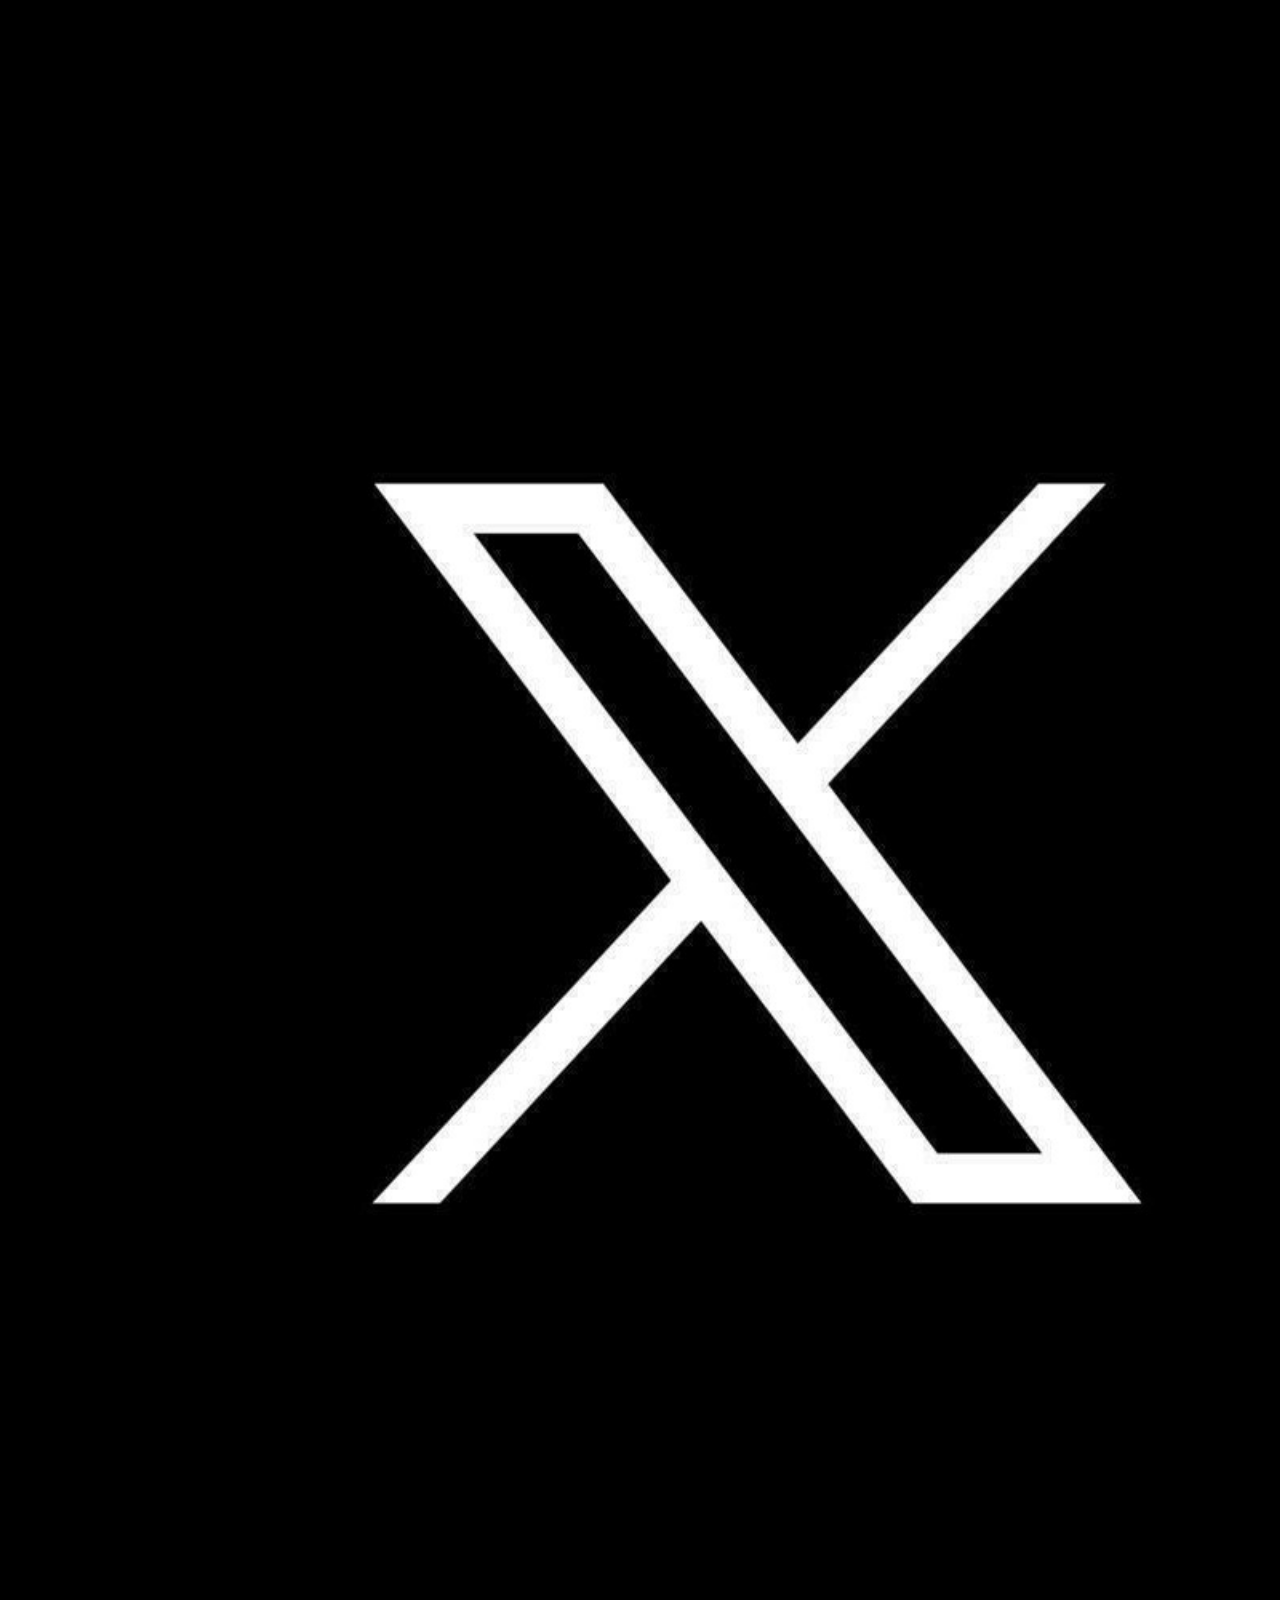
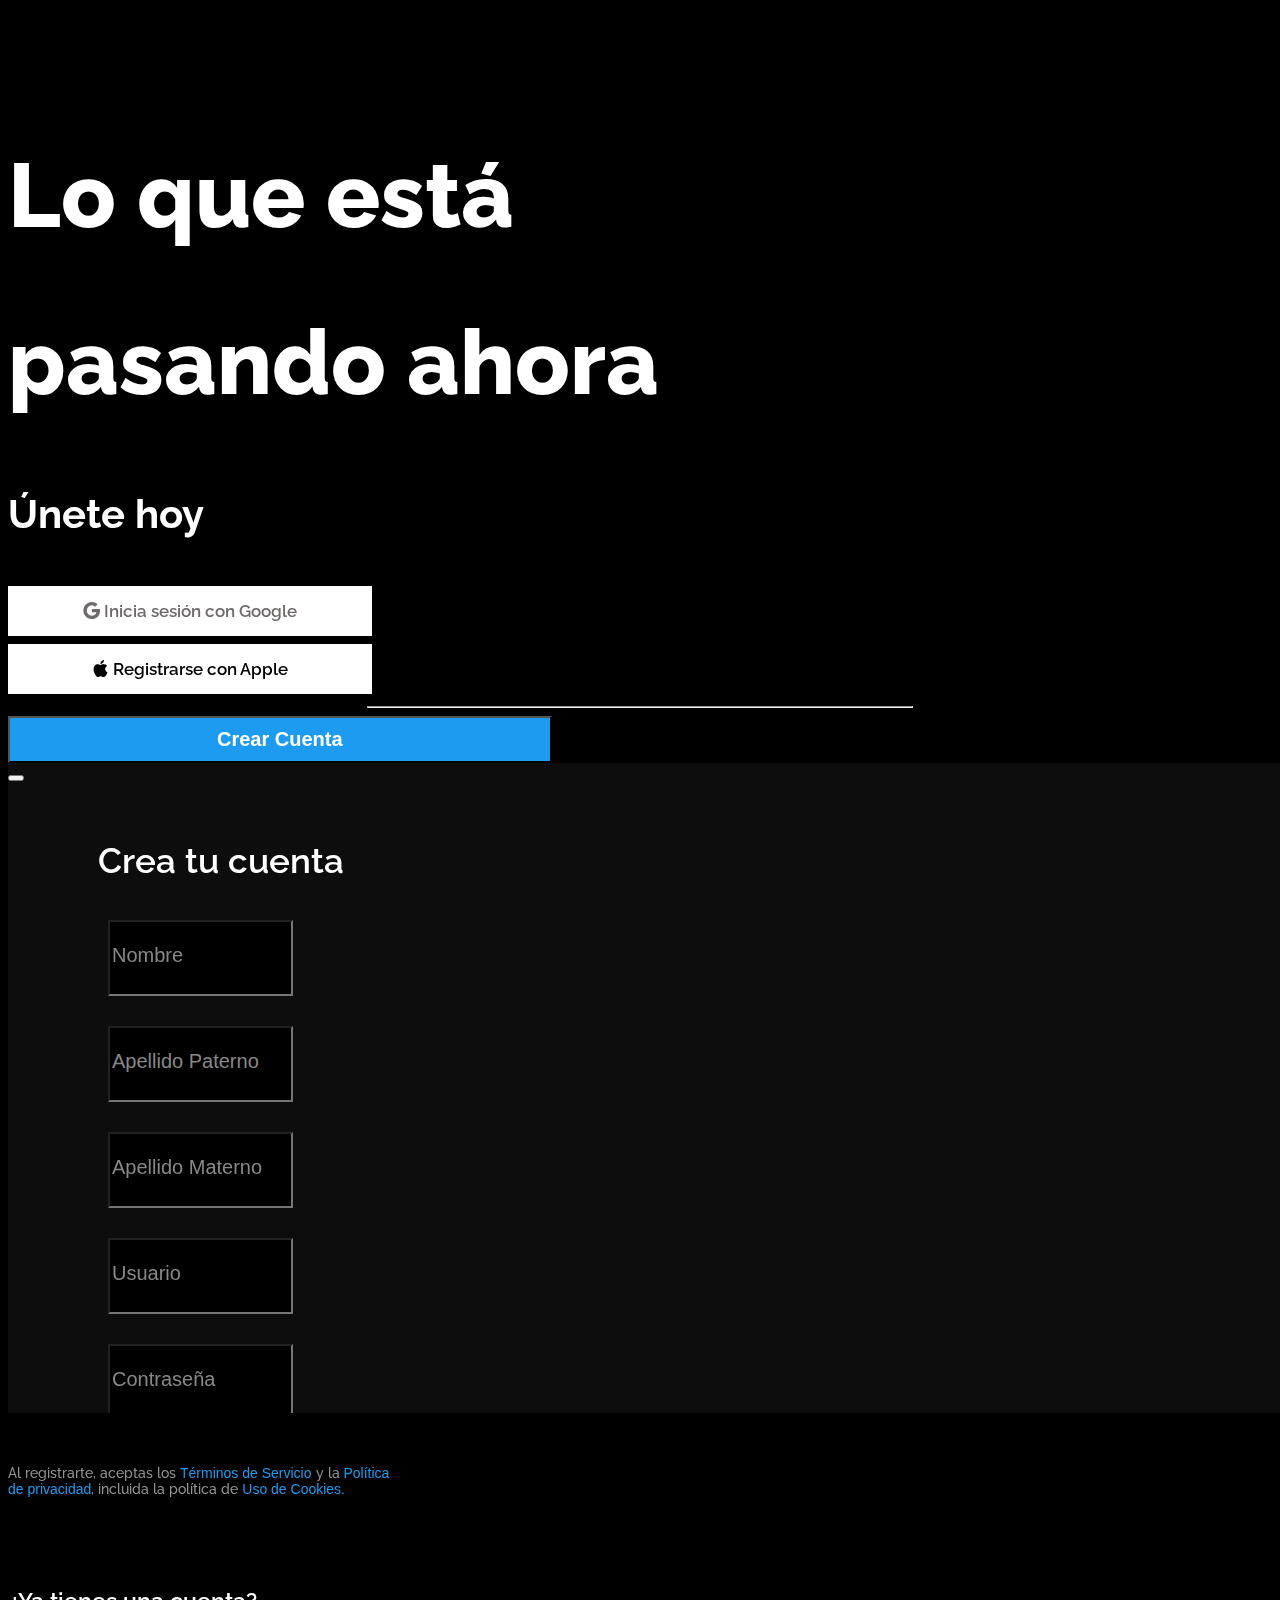
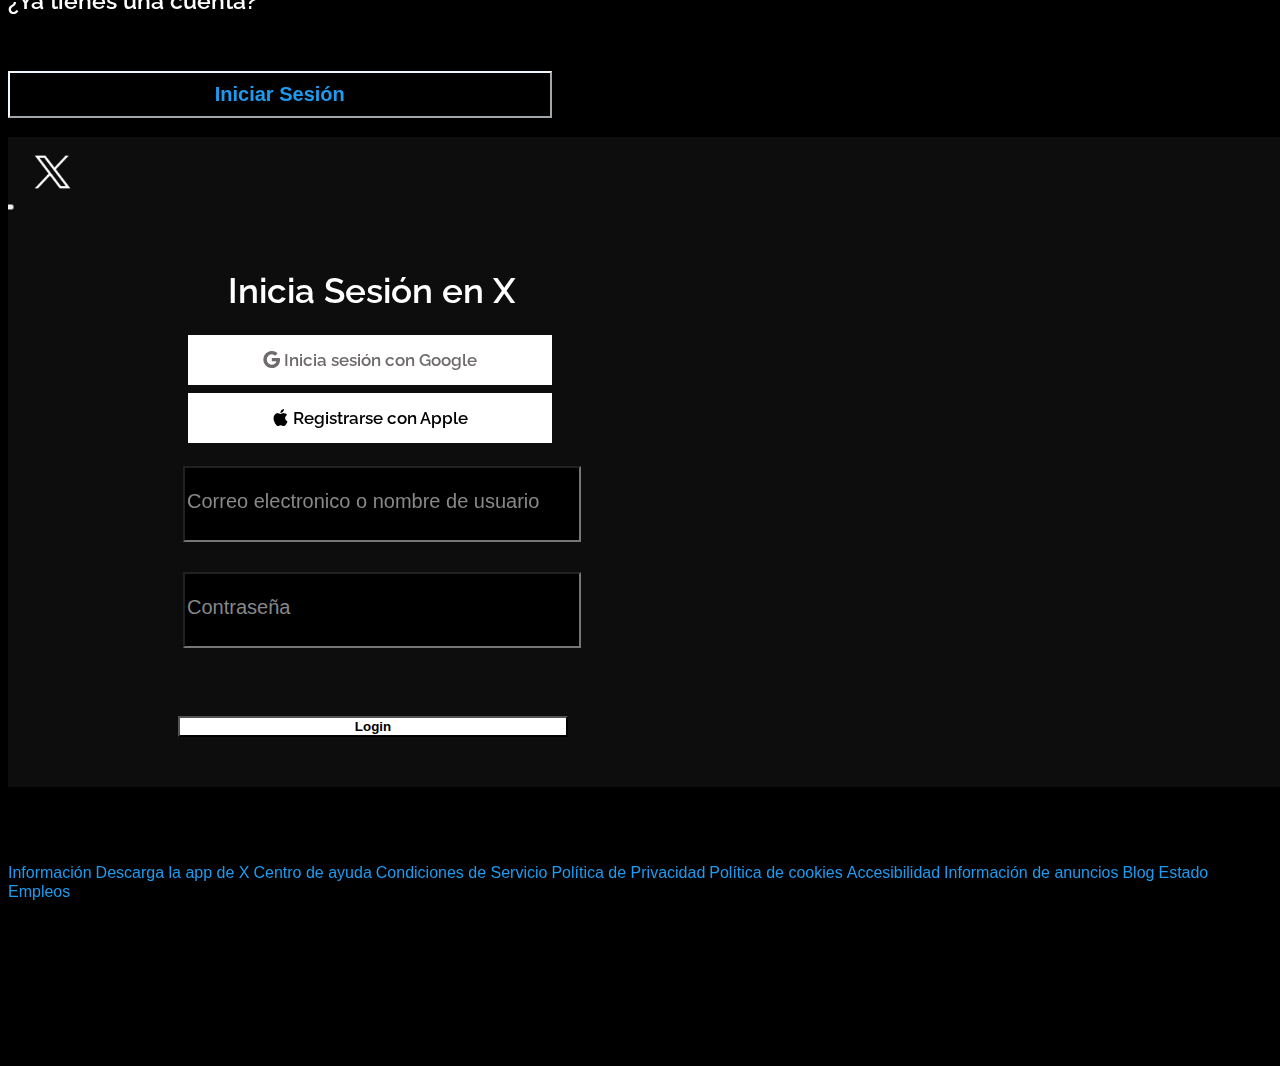
==== commit 861e8777: "ya ta bien el index" ====
--- a/index.html
+++ b/index.html
@@ -41,7 +41,7 @@
             Crear Cuenta
           </button>
           <!-- Modal registrar-->
-          <div class="modal fade" id="exampleModal" tabindex="-1" aria-labelledby="exampleModalLabel" aria-hidden="true" style="width: 90%;">
+          <div class="modal fade" id="exampleModal" tabindex="-1" aria-labelledby="exampleModalLabel" aria-hidden="true" style="width: 90%;" >
             <div class="modal-dialog" >
               <div class="modal-content">
                 <div class="modal-body">
@@ -77,18 +77,20 @@
                         Registrarse
                       </button>
                     </div>
+                     <!--ALERT USUARIO YA EXISTENTE-->
+                    <div class="alert alert-dismissible hide fade alert-warning d-flex align-items-center" role="alert" type="hidden">  
+                      <svg class="bi flex-shrink-0 me-2" width="24" height="24" role="img" aria-label="Warning:">
+                          <use xlink:href="#exclamation-triangle-fill"/>
+                      </svg>  
+                      <div> El usuario ya existe en el Sistema </div>
+                    </div>
                   </form>
-                  <!--ALERT USUARIO YA EXISTENTE-->
-                  <div class="alert alert-dismissible show fade alert-warning d-flex align-items-center" role="alert">  
-                    <svg class="bi flex-shrink-0 me-2" width="24" height="24" role="img" aria-label="Warning:">
-                      <use xlink:href="#exclamation-triangle-fill"/>
-                    </svg>  
-                    <div> El usuario ya existe en el Sistema </div>
-                  </div>
+
                 </div>
               </div>
             </div>
           </div>
+         
           <br />
           <br />
           <!--Terminos y condiciones-->
@@ -110,14 +112,15 @@
           <br>
           <!-- Modal Iniciar Sesion -->
           <div class="modal fade" id="exampleModal2" tabindex="-1" aria-labelledby="exampleModalLabel" aria-hidden="true" style="width: 90%;">
-            <div class="modal-dialog" id="Modal2">
-              <div class="modal-content" >
-                <div class="modal-header" >
+            <div class="modal-dialog">
+              <div class="modal-content">
+                <div class="modal-header">
                   <button type="button" class="btn-close" data-bs-dismiss="modal" aria-label="Close" style="font-size: large; margin-left: -10px;"><i class="fa-solid fa-xmark" style="color: #ffffff;"></i></button>
                   <img src="./src/logo2.png" width="70px" height="70px" style="margin-right: 320px;">
                 </div>
                 <div class="modal-body">
                   <h5 class="modal-title" id="exampleModalLabel" style="padding-left: 220px;">Inicia Sesión en X</h5>
+                 
                   <form>
                     <br />
                     <span class="login rounded-pill" style="margin-left: 180px;">
@@ -134,29 +137,27 @@
                     <br />
                     <br />
                     <br />
-                    <div class="modal-content-scroll">
                     <div class="form-outline mb-4">
                       <input type="text" id="usuario" class="form-control form-control-lg input" placeholder="Correo electronico o nombre de usuario" style="width: 390px; margin-left: 75px;"/>
                     </div>
                     <div class="form-outline mb-4">
                       <input type="password" id="password" class="form-control form-control-lg input" placeholder="Contraseña" style="width: 390px; margin-left: 75px;"/>
                     </div>
-                      <button id="btnLogin" class="btn btn-info btn-lg btn-block rounded-pill" type="button" style="background-color: #ffffff; width: 390px; margin-left: 170px; font-weight: 600;">Siguiente</button>
                       <br />
                       <br />
-                      <button id="btnLogin" class="btn btn-info btn-lg btn-block rounded-pill" type="button" style="background-color: transparent; width: 390px; margin-left: 170px; font-weight: 600; color: #ffffff; border-color: #ffffff;">¿Olvidaste la contraseña?</button>
-                      <!--ALERTAAAAA-->
-
-                      <div class="alert alert-dismissible hide fade alert-warning d-flex align-items-center" role="alert">  
-                        <svg class="bi flex-shrink-0 me-2" width="24" height="24" role="img" aria-label="Warning:">
-                          <use xlink:href="#exclamation-triangle-fill"/>
-                        </svg>  
-                        <div>
-                          Faltan Campos 
-                        </div>
-                      </div> 
-                    </div>
+                      <div>
+                        <button id="btnLogin" class="btn btn-info btn-lg btn-block rounded-pill" type="button" style="background-color: #ffffff; width: 390px; margin-left: 170px; font-weight: 600;">Login</button>
+                        <br />
+                        <!--ALERTAAAAA-->
+                        <div style="margin-top: 20px;" class="alertaLogin alert alert-dismissible hide fade alert-warning d-flex align-items-center" role="alert" id="alertaLogin">  
+                          <svg class="bi flex-shrink-0 me-2" width="24" height="24" role="img" aria-label="Warning:">
+                            <use xlink:href="#exclamation-triangle-fill"/>
+                          </svg>  
+                          <div>   Faltan campos </div>
+                        </div>
+                      </div>
                   </form>
+                  
                 </div>
               </div>
             </div>
@@ -176,7 +177,7 @@
               <!--Grid column-->
               <section class="mb-4">
                 <a href="#!" class="text-white">Información</a>
-                <a href="#!" class="text-white" >Descarga la app de X</a>
+                <a href="#!" class="text-white">Descarga la app de X</a>
                 <a href="#!" class="text-white">Centro de ayuda</a>
                 <a href="#!" class="text-white">Condiciones de Servicio</a>
                 <a href="#!" class="text-white">Política de Privacidad</a>
@@ -186,20 +187,8 @@
                 <a href="#!" class="text-white">Blog</a>
                 <a href="#!" class="text-white">Estado</a>
                 <a href="#!" class="text-white">Empleos</a>
-                <a href="#!" class="text-white">Recursos para marcas</a>
               </section>
             </div>
-            <div class="row-1">
-              <section>
-                <a href="#!" class="text-white">Publicidad</a>
-                <a href="#!" class="text-white">X para empresas</a>
-                <a href="#!" class="text-white">Desarrolladores</a>
-                <a href="#!" class="text-white">Guía</a>
-                <a href="#!" class="text-white">Configuración</a>
-                <a href="#!" class="text-white">© 2023 X Corp.</a>
-              </section>
-            </div>
-            
 
           </section>
           <br />
@@ -255,4 +244,4 @@
     <script src="./js/index.js"></script>
     <script src="https://cdn.jsdelivr.net/npm/bootstrap@5.0.2/dist/js/bootstrap.bundle.min.js" integrity="sha384-MrcW6ZMFYlzcLA8Nl+NtUVF0sA7MsXsP1UyJoMp4YLEuNSfAP+JcXn/tWtIaxVXM" crossorigin="anonymous"></script>
   </body>
-</html>+</html>
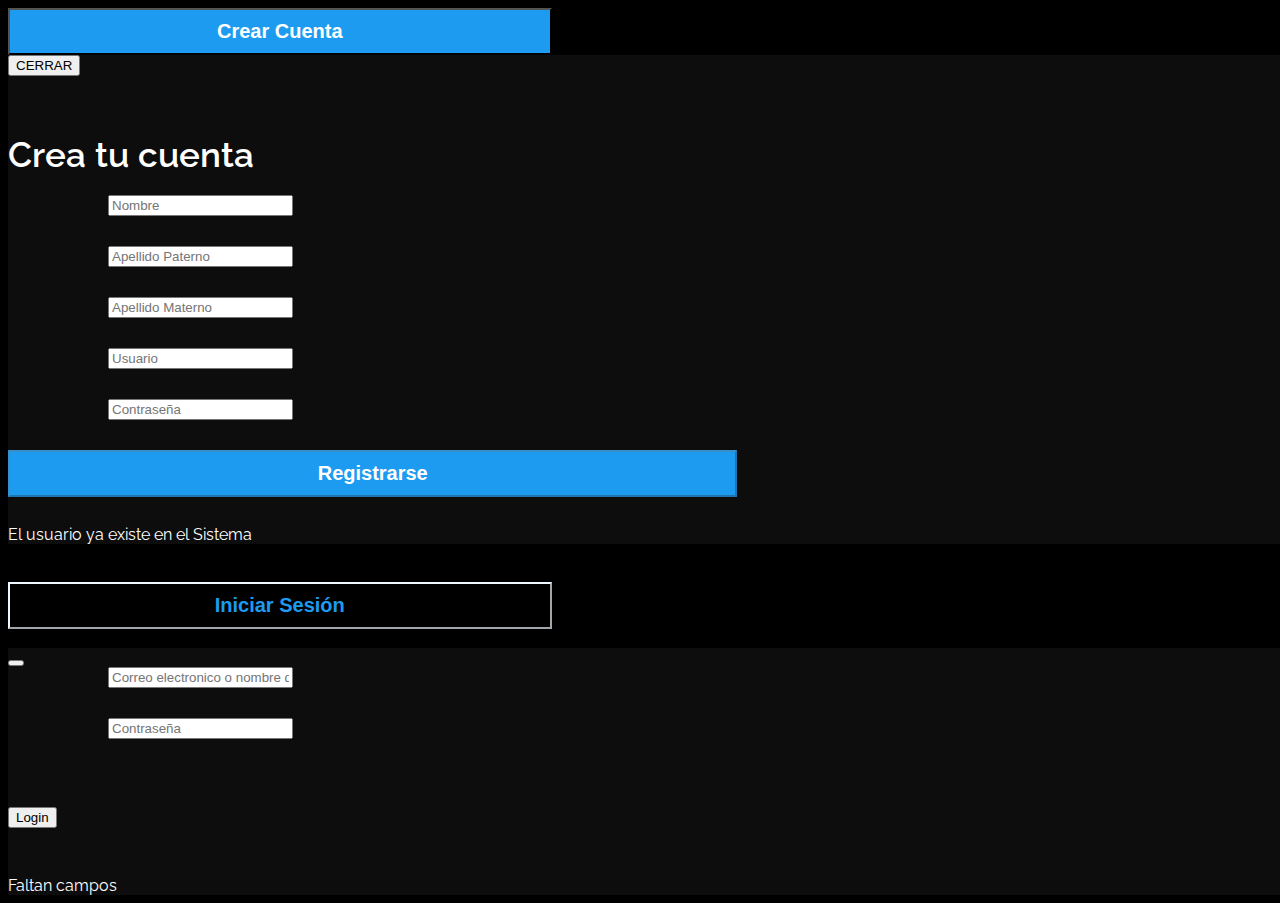
==== commit db45db70: "index sin diseño" ====
--- a/index.html
+++ b/index.html
@@ -14,66 +14,49 @@
   </head>
   <body>
     <div class="row">
-      <div class="col-5" style="height: 100%; margin-top: 6%;">
-        <img src="./src/x.jpg" class="logo">
-      </div>
       <div class="col-7" style="height: block;">
-        <div class="container">
-          <h1 class="titulo">Lo que está </h1>
-          <h1 class="titulo">pasando ahora</h1>
-          <h3 class="subtitulo">Únete hoy</h3>
-          <span class="login rounded-pill">
-            <i class="bi bi-google"></i>
-            Inicia sesión con Google 
-          </span>
-          <br />
-          <br />
-          <br />
-          <span class="login2 rounded-pill">
-            <i class="bi bi-apple"></i>
-            Registrarse con Apple
-          </span>
-          <br />
-          <br />
-          <hr >  
+        <div>
           <!-- Boton registrar-->
-          <button type="button" class="btn btn-registrar rounded-pill" data-bs-toggle="modal" data-bs-target="#exampleModal">
+          <button type="button" class="btn-registrar" data-bs-toggle="modal" data-bs-target="#ModalRegistrar">
             Crear Cuenta
           </button>
           <!-- Modal registrar-->
-          <div class="modal fade" id="exampleModal" tabindex="-1" aria-labelledby="exampleModalLabel" aria-hidden="true" style="width: 90%;" >
-            <div class="modal-dialog" >
+          <!-- Modal Registrar dejar class,id,aria-labelledby y el aria-hidden -->
+          <div class="modal fade" id="ModalRegistrar" tabindex="-1" aria-labelledby="exampleModalLabel" aria-hidden="true" style="width: 90%;" >
+            <div class="modal-dialog">
               <div class="modal-content">
                 <div class="modal-body">
                   <row>
-                    <button type="button" class="btn-close" data-bs-dismiss="modal" aria-label="Close" style="font-size: large;"><i class="fa-solid fa-xmark" style="color: #ffffff;"></i></button>
-                    <h5 class="modal-title" id="exampleModalLabel" style="padding-left: 90px;">Crea tu cuenta</h5>
+                    <!--Boton de x para cerrar modal, opcional si quieres cambiarlo-->
+                    <button type="button" data-bs-dismiss="modal">CERRAR</button>
+                    <h5 class="modal-title">Crea tu cuenta</h5>
                   </row>
                   <form action="./Backend/files/registroUsuarios.php" method="post">
                     <div class="row">
-                        <br>
-                        
+                        <!--DEJAR LOS ID=INPUT,INPUT2,....
+                        SON NECESARIOS PARA EL SCRIPT DE QUE SE LLENEN TODOS LOS CAMPOS PARA QUE SE ACTIVE ELBOTON
+                        -->
                         <div class="form-outline">
-                          <input type="text" class="form-control input" name="nombre" placeholder="Nombre" id="input" required oninput="validarInput()"/>
+                          <input type="text" class="form-control" name="nombre" placeholder="Nombre" id="input" required oninput="validarInput()"/>
                         </div>
 
                         <div class="form-outline">
-                          <input type="text" class="form-control input" name="apaterno" placeholder="Apellido Paterno" id="input2" required oninput="validarInput()"/>
+                          <input type="text" class="form-control" name="apaterno" placeholder="Apellido Paterno" id="input2" required oninput="validarInput()"/>
                         </div>
 
                         <div class="form-outline">
-                          <input type="text" class="form-control input" name="amaterno" placeholder="Apellido Materno" id="input3" required oninput="validarInput()"/>
+                          <input type="text" class="form-control" name="amaterno" placeholder="Apellido Materno" id="input3" required oninput="validarInput()"/>
                         </div>
                         <div class="form-outline">
-                          <input type="text" class="form-control input" name="usuario" placeholder="Usuario" id="input4" required oninput="validarInput()"/>
+                          <input type="text" class="form-control" name="usuario" placeholder="Usuario" id="input4" required oninput="validarInput()"/>
                         </div>
                         <div class="form-outline">
-                          <input type="password" class="form-control input" name="password" placeholder="Contraseña" id="input5" required oninput="validarInput()"/>
+                          <input type="password" class="form-control" name="password" placeholder="Contraseña" id="input5" required oninput="validarInput()"/>
                         </div>
                     </div> 
                     <div class="modal-footer" style="margin-right: 10px;">
-                      <!-- Submit button -->
-                      <button  style="height: 70px; width: 80%; margin-right: 10%;" type="submit" class="btn btn-registrarfinal rounded-pill" id="boton" disabled>
+                      <!-- Submit button importante dejarlo con la class btn-registrarfinal y el id="boton" y el type obvio-->
+                      <button type="submit" class="btn btn-registrarfinal" id="boton" disabled>
                         Registrarse
                       </button>
                     </div>
@@ -85,7 +68,6 @@
                       <div> El usuario ya existe en el Sistema </div>
                     </div>
                   </form>
-
                 </div>
               </div>
             </div>
@@ -93,131 +75,50 @@
          
           <br />
           <br />
-          <!--Terminos y condiciones-->
-          <p>Al registrarte, aceptas los 
-            <a href="https://twitter.com/es/tos">Términos de Servicio</a> 
-            y la <a href="https://twitter.com/es/privacy"> Política <br> de privacidad</a>, 
-            incluida la política de 
-            <a href="https://help.twitter.com/es/rules-and-policies/x-cookies">Uso de Cookies.</a>
-          </p>
-          <br />
-          <br />
-          <h5>¿Ya tienes una cuenta?</h5>
-          <br />
-          <!-- Boton Iniciar Sesion-->
-          <button  type="button" class="btn btn-iniciar rounded-pill" data-bs-toggle="modal" data-bs-target="#exampleModal2">
+          <!-- Boton Iniciar Sesion deja type,class,data-bs-toggle,data-bs-target-->
+          <button  type="button" class="btn btn-iniciar" data-bs-toggle="modal" data-bs-target="#ModalIniciarSesion">
             Iniciar Sesión
           </button>
           <br>
           <br>
-          <!-- Modal Iniciar Sesion -->
-          <div class="modal fade" id="exampleModal2" tabindex="-1" aria-labelledby="exampleModalLabel" aria-hidden="true" style="width: 90%;">
+          <!-- Modal Iniciar Sesion dejar class,id,aria-labelledby y el aria-hidden -->
+          <div class="modal fade" id="ModalIniciarSesion" tabindex="-1" aria-labelledby="exampleModalLabel" aria-hidden="true">
             <div class="modal-dialog">
               <div class="modal-content">
                 <div class="modal-header">
-                  <button type="button" class="btn-close" data-bs-dismiss="modal" aria-label="Close" style="font-size: large; margin-left: -10px;"><i class="fa-solid fa-xmark" style="color: #ffffff;"></i></button>
-                  <img src="./src/logo2.png" width="70px" height="70px" style="margin-right: 320px;">
+                  <button type="button" class="btn-close" data-bs-dismiss="modal" aria-label="Close"><i class="fa-solid fa-xmark" style="color: #ffffff;"></i></button>
                 </div>
                 <div class="modal-body">
-                  <h5 class="modal-title" id="exampleModalLabel" style="padding-left: 220px;">Inicia Sesión en X</h5>
-                 
                   <form>
-                    <br />
-                    <span class="login rounded-pill" style="margin-left: 180px;">
-                      <i class="bi bi-google"></i>
-                      Inicia sesión con Google 
-                    </span>
-                    <br />
-                    <br />
-                    <br />
-                    <span class="login2 rounded-pill" style="margin-left: 180px;">
-                      <i class="bi bi-apple"></i>
-                      Registrarse con Apple
-                    </span>
-                    <br />
-                    <br />
-                    <br />
                     <div class="form-outline mb-4">
-                      <input type="text" id="usuario" class="form-control form-control-lg input" placeholder="Correo electronico o nombre de usuario" style="width: 390px; margin-left: 75px;"/>
+                      <!--DEJAR EL TYPE, EL ID, -->
+                      <input type="text" id="usuario"  placeholder="Correo electronico o nombre de usuario" />
                     </div>
                     <div class="form-outline mb-4">
-                      <input type="password" id="password" class="form-control form-control-lg input" placeholder="Contraseña" style="width: 390px; margin-left: 75px;"/>
+                      <!--DEJAR EL TYPE, EL ID, -->
+                      <input type="password" id="password" placeholder="Contraseña" />
                     </div>
                       <br />
                       <br />
                       <div>
-                        <button id="btnLogin" class="btn btn-info btn-lg btn-block rounded-pill" type="button" style="background-color: #ffffff; width: 390px; margin-left: 170px; font-weight: 600;">Login</button>
+                        <!--dejar el id-->
+                        <button id="btnLogin" type="button">Login</button>
                         <br />
-                        <!--ALERTAAAAA-->
+                        <!--ALERTA DE QUE FALTAN CAMPOS DEJA TODAS LAS CLASES-->
                         <div style="margin-top: 20px;" class="alertaLogin alert alert-dismissible hide fade alert-warning d-flex align-items-center" role="alert" id="alertaLogin">  
                           <svg class="bi flex-shrink-0 me-2" width="24" height="24" role="img" aria-label="Warning:">
                             <use xlink:href="#exclamation-triangle-fill"/>
                           </svg>  
-                          <div>   Faltan campos </div>
+                          <div> Faltan campos </div>
                         </div>
                       </div>
                   </form>
-                  
                 </div>
               </div>
             </div>
           </div>
         </div>
       </div>
-      <!-- Footer -->
-      <footer class=" text-center text-white">
-          <br />
-          <br />
-          <br />
-          <br />
-          <!-- Links  -->
-          <section class="">
-            <!--Grid row-->
-            <div class="row">
-              <!--Grid column-->
-              <section class="mb-4">
-                <a href="#!" class="text-white">Información</a>
-                <a href="#!" class="text-white">Descarga la app de X</a>
-                <a href="#!" class="text-white">Centro de ayuda</a>
-                <a href="#!" class="text-white">Condiciones de Servicio</a>
-                <a href="#!" class="text-white">Política de Privacidad</a>
-                <a href="#!" class="text-white">Política de cookies</a>
-                <a href="#!" class="text-white">Accesibilidad</a>
-                <a href="#!" class="text-white">Información de anuncios</a>
-                <a href="#!" class="text-white">Blog</a>
-                <a href="#!" class="text-white">Estado</a>
-                <a href="#!" class="text-white">Empleos</a>
-              </section>
-            </div>
-
-          </section>
-          <br />
-          <br />
-          <br />
-          <br />
-          <h4>Sobre Nosotros</h4>
-          <!-- Sobre Nosotros -->
-          <section class="mb-4">
-            <!-- Github -->
-            <a class="btn btn-outline-light btn-floating m-1" href="https://github.com/Nayde666" role="button"
-            ><i class="fab fa-github"></i
-            ></a>
-            <!-- Github -->
-            <a class="btn btn-outline-light btn-floating m-1" href="#!" role="button"
-            ><i class="fab fa-github"></i
-            ></a>
-            <!-- Github -->
-            <a class="btn btn-outline-light btn-floating m-1" href="#!" role="button"
-            ><i class="fab fa-github"></i
-            ></a>
-        </section>
-
-        <!-- Copyright -->
-        <div class="text-center p-3" style="background-color: rgba(0, 0, 0, 0.2);">
-          © 2023 Aplicaciones de Internet
-        </div>
-
-      </footer>
     </div>
 
     
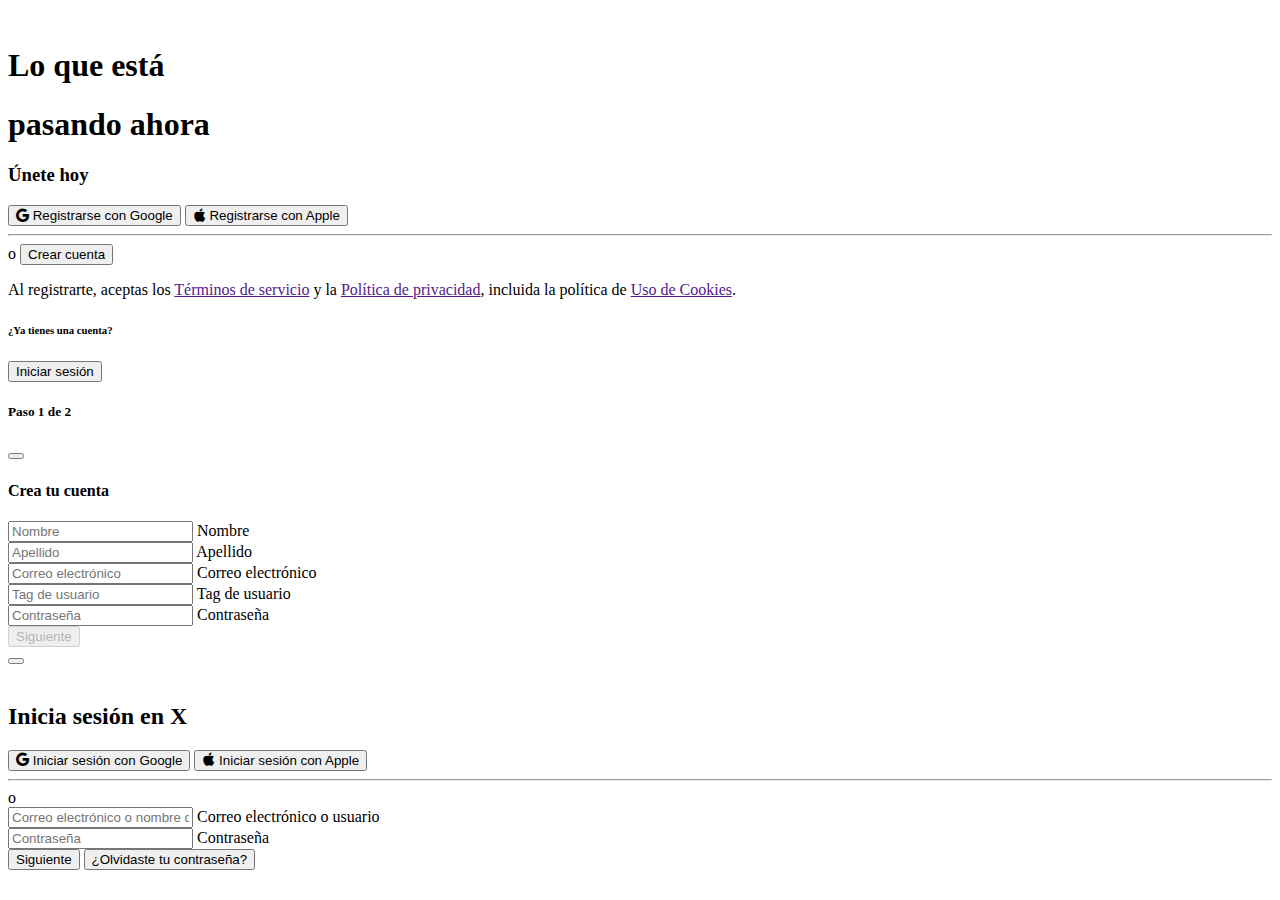
==== commit 904c19f1: "Se agregó la funcionalidad base al diseño final" ====
--- a/index.html
+++ b/index.html
@@ -1,148 +1,145 @@
-<!doctype html>
-<html lang="en">
-  <head>
-    <meta charset="utf-8">
-    <meta name="viewport" content="width=device-width, initial-scale=1">
-    <link rel="stylesheet" href="https://cdnjs.cloudflare.com/ajax/libs/font-awesome/6.4.2/css/all.min.css" integrity="sha512-z3gLpd7yknf1YoNbCzqRKc4qyor8gaKU1qmn+CShxbuBusANI9QpRohGBreCFkKxLhei6S9CQXFEbbKuqLg0DA==" crossorigin="anonymous" referrerpolicy="no-referrer" />
-    <link rel="stylesheet" href="https://cdn.jsdelivr.net/npm/bootstrap-icons@1.11.1/font/bootstrap-icons.css">
-    <link href="https://cdn.jsdelivr.net/npm/bootstrap@5.0.2/dist/css/bootstrap.min.css" rel="stylesheet" integrity="sha384-EVSTQN3/azprG1Anm3QDgpJLIm9Nao0Yz1ztcQTwFspd3yD65VohhpuuCOmLASjC" crossorigin="anonymous">
-    <link rel="preconnect" href="https://fonts.googleapis.com">
-    <link href="https://fonts.googleapis.com/css2?family=Open+Sans:wght@300;700;800&family=Raleway:wght@100;200;700;800&display=swap" rel="stylesheet">
-    <link rel="preconnect" href="https://fonts.gstatic.com" crossorigin>
-    <link rel="stylesheet" href="./css/global.css">
-    <title>X. Es lo que está pasando</title>
-  </head>
-  <body>
-    <div class="row">
-      <div class="col-7" style="height: block;">
-        <div>
-          <!-- Boton registrar-->
-          <button type="button" class="btn-registrar" data-bs-toggle="modal" data-bs-target="#ModalRegistrar">
-            Crear Cuenta
-          </button>
-          <!-- Modal registrar-->
-          <!-- Modal Registrar dejar class,id,aria-labelledby y el aria-hidden -->
-          <div class="modal fade" id="ModalRegistrar" tabindex="-1" aria-labelledby="exampleModalLabel" aria-hidden="true" style="width: 90%;" >
-            <div class="modal-dialog">
-              <div class="modal-content">
-                <div class="modal-body">
-                  <row>
-                    <!--Boton de x para cerrar modal, opcional si quieres cambiarlo-->
-                    <button type="button" data-bs-dismiss="modal">CERRAR</button>
-                    <h5 class="modal-title">Crea tu cuenta</h5>
-                  </row>
-                  <form action="./Backend/files/registroUsuarios.php" method="post">
-                    <div class="row">
-                        <!--DEJAR LOS ID=INPUT,INPUT2,....
-                        SON NECESARIOS PARA EL SCRIPT DE QUE SE LLENEN TODOS LOS CAMPOS PARA QUE SE ACTIVE ELBOTON
-                        -->
-                        <div class="form-outline">
-                          <input type="text" class="form-control" name="nombre" placeholder="Nombre" id="input" required oninput="validarInput()"/>
-                        </div>
-
-                        <div class="form-outline">
-                          <input type="text" class="form-control" name="apaterno" placeholder="Apellido Paterno" id="input2" required oninput="validarInput()"/>
-                        </div>
-
-                        <div class="form-outline">
-                          <input type="text" class="form-control" name="amaterno" placeholder="Apellido Materno" id="input3" required oninput="validarInput()"/>
-                        </div>
-                        <div class="form-outline">
-                          <input type="text" class="form-control" name="usuario" placeholder="Usuario" id="input4" required oninput="validarInput()"/>
-                        </div>
-                        <div class="form-outline">
-                          <input type="password" class="form-control" name="password" placeholder="Contraseña" id="input5" required oninput="validarInput()"/>
-                        </div>
-                    </div> 
-                    <div class="modal-footer" style="margin-right: 10px;">
-                      <!-- Submit button importante dejarlo con la class btn-registrarfinal y el id="boton" y el type obvio-->
-                      <button type="submit" class="btn btn-registrarfinal" id="boton" disabled>
-                        Registrarse
-                      </button>
-                    </div>
-                     <!--ALERT USUARIO YA EXISTENTE-->
-                    <div class="alert alert-dismissible hide fade alert-warning d-flex align-items-center" role="alert" type="hidden">  
-                      <svg class="bi flex-shrink-0 me-2" width="24" height="24" role="img" aria-label="Warning:">
-                          <use xlink:href="#exclamation-triangle-fill"/>
-                      </svg>  
-                      <div> El usuario ya existe en el Sistema </div>
-                    </div>
-                  </form>
-                </div>
-              </div>
-            </div>
-          </div>
-         
-          <br />
-          <br />
-          <!-- Boton Iniciar Sesion deja type,class,data-bs-toggle,data-bs-target-->
-          <button  type="button" class="btn btn-iniciar" data-bs-toggle="modal" data-bs-target="#ModalIniciarSesion">
-            Iniciar Sesión
-          </button>
-          <br>
-          <br>
-          <!-- Modal Iniciar Sesion dejar class,id,aria-labelledby y el aria-hidden -->
-          <div class="modal fade" id="ModalIniciarSesion" tabindex="-1" aria-labelledby="exampleModalLabel" aria-hidden="true">
-            <div class="modal-dialog">
-              <div class="modal-content">
-                <div class="modal-header">
-                  <button type="button" class="btn-close" data-bs-dismiss="modal" aria-label="Close"><i class="fa-solid fa-xmark" style="color: #ffffff;"></i></button>
-                </div>
-                <div class="modal-body">
-                  <form>
-                    <div class="form-outline mb-4">
-                      <!--DEJAR EL TYPE, EL ID, -->
-                      <input type="text" id="usuario"  placeholder="Correo electronico o nombre de usuario" />
-                    </div>
-                    <div class="form-outline mb-4">
-                      <!--DEJAR EL TYPE, EL ID, -->
-                      <input type="password" id="password" placeholder="Contraseña" />
-                    </div>
-                      <br />
-                      <br />
-                      <div>
-                        <!--dejar el id-->
-                        <button id="btnLogin" type="button">Login</button>
-                        <br />
-                        <!--ALERTA DE QUE FALTAN CAMPOS DEJA TODAS LAS CLASES-->
-                        <div style="margin-top: 20px;" class="alertaLogin alert alert-dismissible hide fade alert-warning d-flex align-items-center" role="alert" id="alertaLogin">  
-                          <svg class="bi flex-shrink-0 me-2" width="24" height="24" role="img" aria-label="Warning:">
-                            <use xlink:href="#exclamation-triangle-fill"/>
-                          </svg>  
-                          <div> Faltan campos </div>
-                        </div>
-                      </div>
-                  </form>
-                </div>
-              </div>
-            </div>
-          </div>
-        </div>
-      </div>
-    </div>
-
-    
-    <script>
-      function validarInput() {
-      var inputTexto = document.getElementById('input');
-      var inputTexto2 = document.getElementById('input2');
-      var inputTexto3 = document.getElementById('input3');
-      var inputTexto4 = document.getElementById('input4');
-      var inputTexto5 = document.getElementById('input5');
-      var boton = document.getElementById('boton');
-
-      if (inputTexto.value.trim() !== '' & inputTexto2.value.trim() !== '' & inputTexto3.value.trim() !== '' & inputTexto4.value.trim() !== '' & inputTexto5.value.trim() !== '') {
-        // Si el input tiene texto, habilitar el botón
-        boton.disabled = false;
-      } else {
-        // Si el input no tiene texto, deshabilitar el botón
-        boton.disabled = true;
-      }
-    }
-    </script>
-
-    <script src="./js/registrar.js"></script>
-    <script src="./js/index.js"></script>
-    <script src="https://cdn.jsdelivr.net/npm/bootstrap@5.0.2/dist/js/bootstrap.bundle.min.js" integrity="sha384-MrcW6ZMFYlzcLA8Nl+NtUVF0sA7MsXsP1UyJoMp4YLEuNSfAP+JcXn/tWtIaxVXM" crossorigin="anonymous"></script>
-  </body>
-</html>
+
+<!DOCTYPE html>
+<html lang="es">
+    <head>
+        <meta charset="UTF-8">
+        <meta name="viewport" content="width=device-width, initial-scale=1.0">
+        <link href="https://cdn.jsdelivr.net/npm/bootstrap@5.0.2/dist/css/bootstrap.min.css" rel="stylesheet" integrity="sha384-EVSTQN3/azprG1Anm3QDgpJLIm9Nao0Yz1ztcQTwFspd3yD65VohhpuuCOmLASjC" crossorigin="anonymous">
+        <link rel="stylesheet" href="https://cdnjs.cloudflare.com/ajax/libs/font-awesome/6.4.2/css/all.min.css" integrity="sha512-z3gLpd7yknf1YoNbCzqRKc4qyor8gaKU1qmn+CShxbuBusANI9QpRohGBreCFkKxLhei6S9CQXFEbbKuqLg0DA==" crossorigin="anonymous" referrerpolicy="no-referrer" />
+        <link rel="stylesheet" href="https://cdn.jsdelivr.net/npm/bootstrap-icons@1.11.2/font/bootstrap-icons.min.css">
+        <link rel="preconnect" href="https://fonts.googleapis.com">
+        <link rel="preconnect" href="https://fonts.gstatic.com" crossorigin>
+        <link href="https://fonts.googleapis.com/css2?family=Roboto:wght@400;500;700;900&display=swap" rel="stylesheet">
+        <link rel="stylesheet" href="./css/index.css">
+        <title>X, Es lo que está pasando ahora / X</title>
+    </head>
+    <body>
+        <div class="container-fluid">
+            <div class="row align-items-center">
+                <div class="col-3 col-sm-5 my-4">
+                    <img class="img-fluid" src="./src/x_logo.png" alt="">
+                </div>
+                <div class="col-10 col-sm-6 mt-sm-3 mt-md-5 ps-4">
+                    <h1 class="display-3 mb-0">Lo que está</h1>
+                    <h1 class="display-3">pasando ahora</h1>
+                    <div class="row mt-5 signin--block">
+                        <h3 class="">Únete hoy</h3>
+                        <button type="button" class="btn signin--button">
+                            <i class="bi bi-google text-primary"></i>
+                            <span class="ps-2">Registrarse con Google</span>
+                        </button>
+                        <button type="button" class="btn signin--button">
+                            <i class="bi bi-apple"></i>
+                            <span class="ps-2">Registrarse con Apple</span>
+                        </button>
+                        <hr>
+                        <span class="separator">o</span>
+                        <button type="button" class="btn main--button" data-bs-toggle="modal" data-bs-target="#ModalRegistrar">
+                            <span>Crear cuenta</span>
+                        </button>
+                        <p>
+                            Al registrarte, aceptas los <a href="" class="text-decoration-none">Términos de servicio</a> y la <a href="" class="text-decoration-none">Política de privacidad</a>, 
+                            incluida la política de <a href="" class="text-decoration-none">Uso de Cookies</a>.
+                        </p>
+                    </div>
+                    <div class="row mt-5 login--block">
+                        <h6>¿Ya tienes una cuenta?</h6>
+                        <button type="button" class="btn login--button" data-bs-toggle="modal" data-bs-target="#loginModal">
+                            <span>Iniciar sesión</span>
+                        </button>
+                    </div>
+                </div>
+                <!--Modal Cards-->
+
+                <!--Create account-->
+                <div class="modal fade" id="ModalRegistrar" tabindex="-1" aria-labelledby="exampleModalLabel" aria-hidden="true">
+                    <div class="modal-dialog">
+                        <div class="modal-content">
+                            <div class="modal-header">
+                                <row>
+                                    <h5 class="modal-title ps-5">Paso 1 de 2</h5>
+                                    <button type="button" class="btn-close" data-bs-dismiss="modal" aria-label="Close"></button>
+                                </row>
+                            </div>
+                            <div class="modal-body">
+                                <div class="register--container">
+                                    <h4 class="modal-title">Crea tu cuenta</h4>
+                                    <form action="./Backend/files/registroUsuarios.php" method="post" class="form--container">
+                                        <div class="form-floating mb-3">
+                                            <input type="text" class="form-control" id="nameInput" name="nombre" maxlength="25" placeholder="Nombre" required oninput="validInputs()"/>
+                                            <label for="nombre" class="form-label">Nombre</label>
+                                        </div>
+                                        <div class="form-floating mb-3">
+                                            <input type="text" class="form-control" id="lastnameInput" name="apellido" maxlength="25" placeholder="Apellido" required oninput="validInputs()"/>
+                                            <label for="apellido" class="form-label">Apellido</label>
+                                        </div>
+                                        <div class="form-floating mb-3">
+                                            <input type="email" class="form-control" id="emailInput" placeholder="Correo electrónico" required oninput="validInputs()"/>
+                                            <label for="nombre" class="form-label">Correo electrónico</label>
+                                        </div>
+                                        <div class="form-floating mb-3">
+                                            <input type="text" class="form-control" id="userInput" placeholder="Tag de usuario" required oninput="validInputs()"/>
+                                            <label for="nombre" class="form-label">Tag de usuario</label>
+                                        </div>
+                                        <div class="form-floating mb-3">
+                                            <input type="password" class="form-control" id="passwordInput" name="password" placeholder="Contraseña" required oninput="validInputs()"/>
+                                            <label for="password" class="form-label">Contraseña</label>
+                                        </div>
+                                        <div class="row mt-4">
+                                            <button type="submit" class="btn secondary--button" id="btnSignin" disabled>Siguiente</button>
+                                        </div>
+                                    </form>
+                                </div>
+                            </div>
+                        </div>
+                    </div>
+                </div>
+                <!--Log In-->
+                <div class="modal fade" id="loginModal" tabindex="-1" aria-labelledby="loginModalLabel" aria-hidden="true">
+                    <div class="modal-dialog">
+                        <div class="modal-content">
+                            <div class="modal-header">
+                                <button type="button" class="btn-close" data-bs-dismiss="modal" aria-label="Close"></button>
+                            </div>
+                            <div class="modal-body ">
+                                <img class="rounded logo" src="./src/x_logo.png" alt="">
+                                <div class="login--container">
+                                    
+                                    <h2 class="modal-title text-center my-3">Inicia sesión en X</h2>
+                                    <div class="row">
+                                        <button type="button" class="btn signin--button">
+                                            <i class="bi bi-google text-primary"></i>
+                                            <span class="ps-2">Iniciar sesión con Google</span>
+                                        </button>
+                                        <button type="button" class="btn signin--button">
+                                            <i class="bi bi-apple"></i>
+                                            <span class="ps-2">Iniciar sesión con Apple</span>
+                                        </button>
+                                        <hr>
+                                        <span class="separator">o</span>
+                                    </div>
+                                    <form action="" class="form--container">
+                                        <div class="form-floating mb-3">
+                                            <input type="text" class="form-control" id="usuario" name="usuario" placeholder="Correo electrónico o nombre de usuario"/>
+                                            <label for="usuario" class="form-label">Correo electrónico o usuario</label>
+                                        </div>
+                                        <div class="form-floating mb-3">
+                                            <input type="password" class="form-control" id="password" name="password" placeholder="Contraseña"/>
+                                            <label for="password" class="form-label">Contraseña</label>
+                                        </div>
+                                        <div class="row mt-4">
+                                            <button type="submit" id="btnLogin" class="btn secondary--button">Siguiente</button>
+                                            <button type="button" class="btn signin--button">¿Olvidaste tu contraseña?</button>
+                                        </div>
+                                    </form>
+                                </div>
+                            </div>
+                        </div>
+                    </div>
+                </div>
+            </div>
+        </div>
+    </body>
+    <script src="https://cdn.jsdelivr.net/npm/bootstrap@5.0.2/dist/js/bootstrap.bundle.min.js" integrity="sha384-MrcW6ZMFYlzcLA8Nl+NtUVF0sA7MsXsP1UyJoMp4YLEuNSfAP+JcXn/tWtIaxVXM" crossorigin="anonymous"></script>
+    <script src="./js/index.js"></script>
+</html>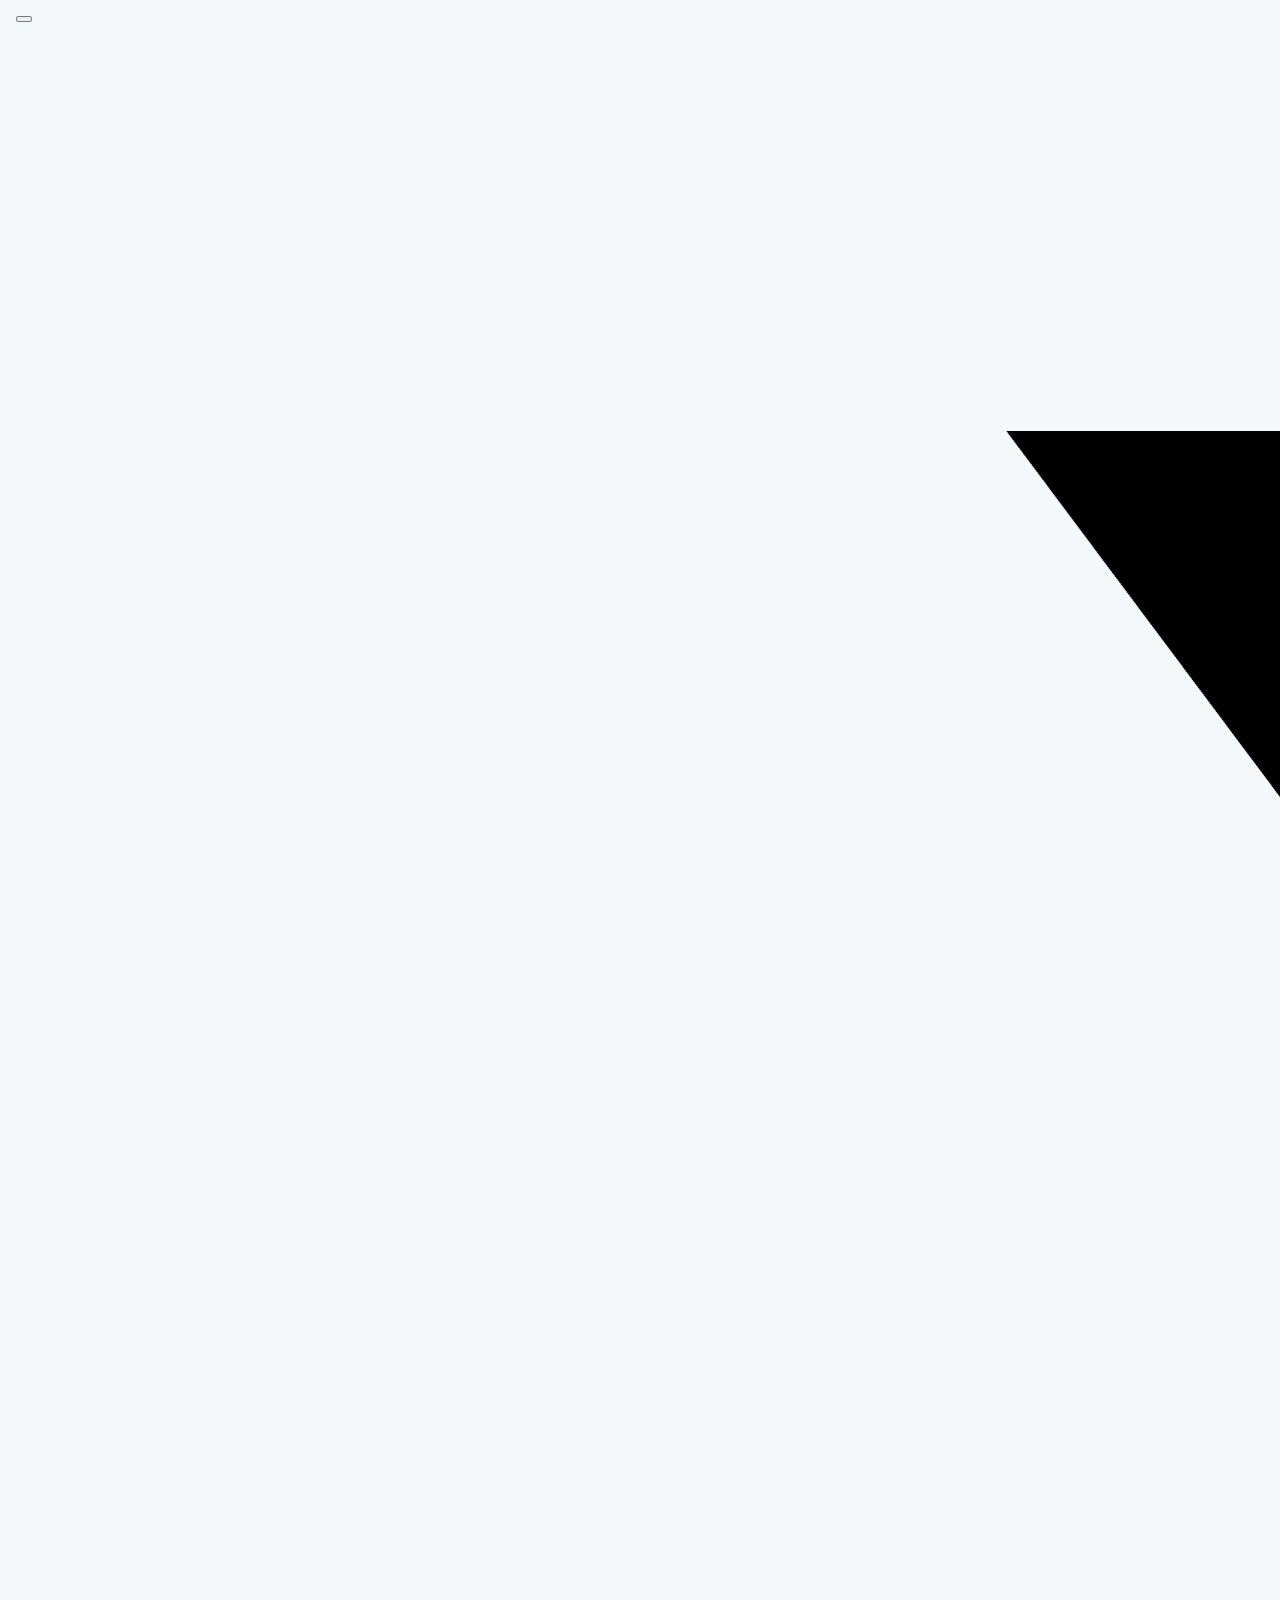
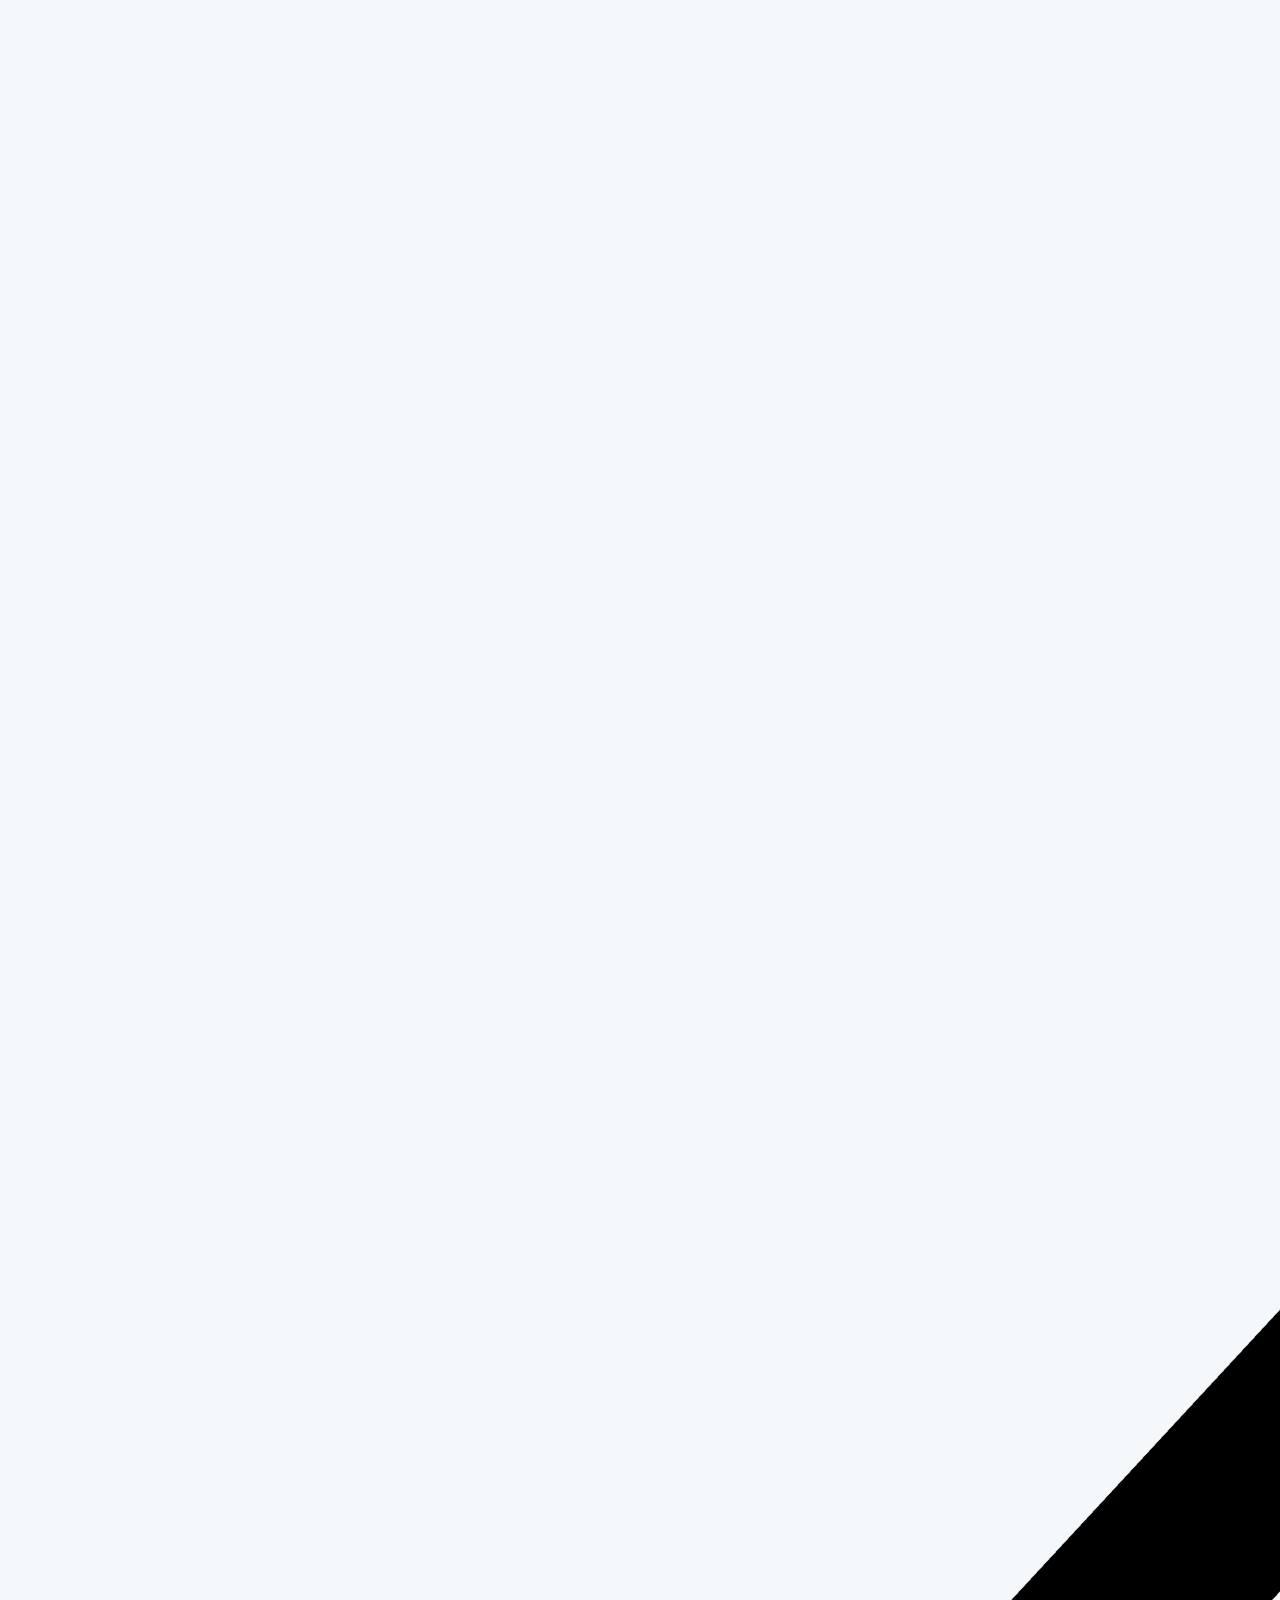
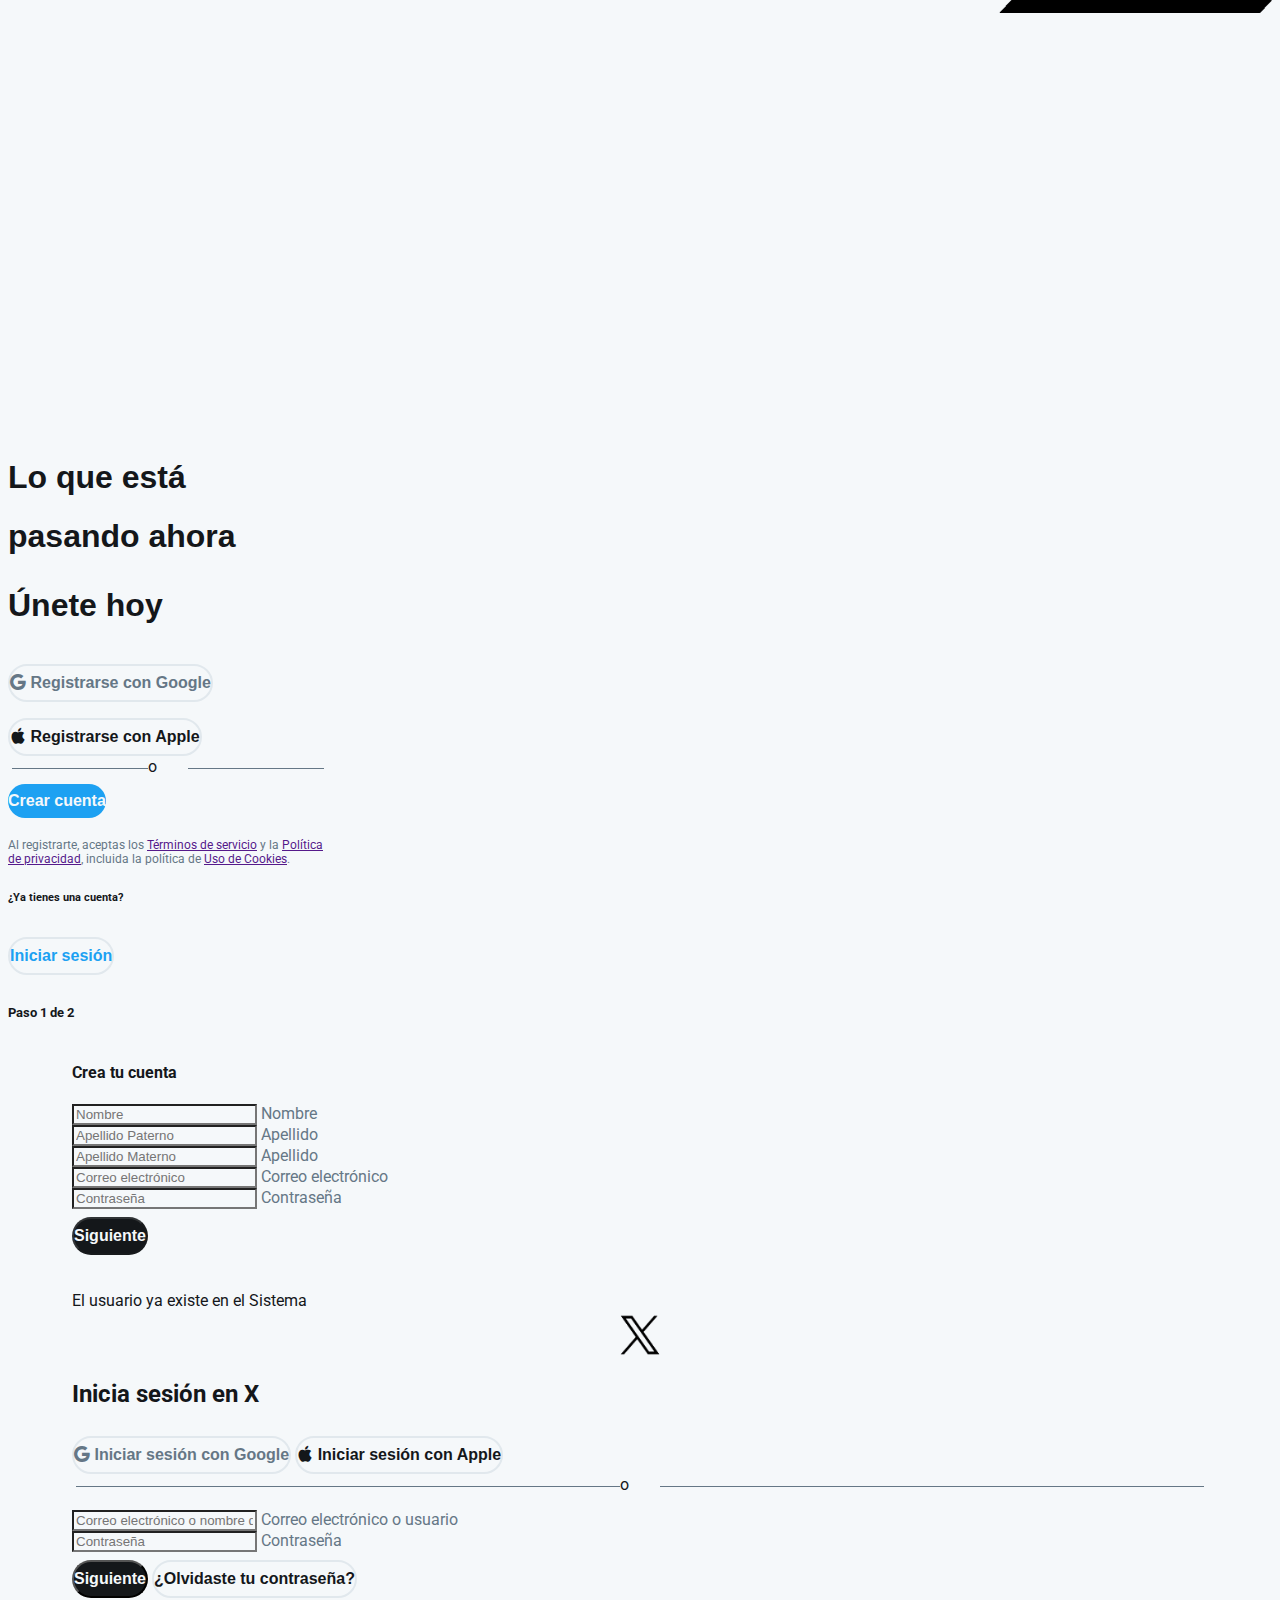
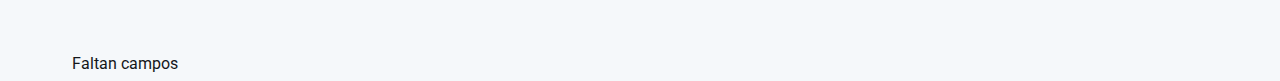
==== commit 1a55176d: "index con diseño de markito" ====
--- a/index.html
+++ b/index.html
@@ -1,145 +1,161 @@
-
-<!DOCTYPE html>
-<html lang="es">
-    <head>
-        <meta charset="UTF-8">
-        <meta name="viewport" content="width=device-width, initial-scale=1.0">
-        <link href="https://cdn.jsdelivr.net/npm/bootstrap@5.0.2/dist/css/bootstrap.min.css" rel="stylesheet" integrity="sha384-EVSTQN3/azprG1Anm3QDgpJLIm9Nao0Yz1ztcQTwFspd3yD65VohhpuuCOmLASjC" crossorigin="anonymous">
-        <link rel="stylesheet" href="https://cdnjs.cloudflare.com/ajax/libs/font-awesome/6.4.2/css/all.min.css" integrity="sha512-z3gLpd7yknf1YoNbCzqRKc4qyor8gaKU1qmn+CShxbuBusANI9QpRohGBreCFkKxLhei6S9CQXFEbbKuqLg0DA==" crossorigin="anonymous" referrerpolicy="no-referrer" />
-        <link rel="stylesheet" href="https://cdn.jsdelivr.net/npm/bootstrap-icons@1.11.2/font/bootstrap-icons.min.css">
-        <link rel="preconnect" href="https://fonts.googleapis.com">
-        <link rel="preconnect" href="https://fonts.gstatic.com" crossorigin>
-        <link href="https://fonts.googleapis.com/css2?family=Roboto:wght@400;500;700;900&display=swap" rel="stylesheet">
-        <link rel="stylesheet" href="./css/index.css">
-        <title>X, Es lo que está pasando ahora / X</title>
-    </head>
-    <body>
-        <div class="container-fluid">
-            <div class="row align-items-center">
-                <div class="col-3 col-sm-5 my-4">
-                    <img class="img-fluid" src="./src/x_logo.png" alt="">
-                </div>
-                <div class="col-10 col-sm-6 mt-sm-3 mt-md-5 ps-4">
-                    <h1 class="display-3 mb-0">Lo que está</h1>
-                    <h1 class="display-3">pasando ahora</h1>
-                    <div class="row mt-5 signin--block">
-                        <h3 class="">Únete hoy</h3>
-                        <button type="button" class="btn signin--button">
-                            <i class="bi bi-google text-primary"></i>
-                            <span class="ps-2">Registrarse con Google</span>
-                        </button>
-                        <button type="button" class="btn signin--button">
-                            <i class="bi bi-apple"></i>
-                            <span class="ps-2">Registrarse con Apple</span>
-                        </button>
-                        <hr>
-                        <span class="separator">o</span>
-                        <button type="button" class="btn main--button" data-bs-toggle="modal" data-bs-target="#ModalRegistrar">
-                            <span>Crear cuenta</span>
-                        </button>
-                        <p>
-                            Al registrarte, aceptas los <a href="" class="text-decoration-none">Términos de servicio</a> y la <a href="" class="text-decoration-none">Política de privacidad</a>, 
-                            incluida la política de <a href="" class="text-decoration-none">Uso de Cookies</a>.
-                        </p>
-                    </div>
-                    <div class="row mt-5 login--block">
-                        <h6>¿Ya tienes una cuenta?</h6>
-                        <button type="button" class="btn login--button" data-bs-toggle="modal" data-bs-target="#loginModal">
-                            <span>Iniciar sesión</span>
-                        </button>
-                    </div>
-                </div>
-                <!--Modal Cards-->
-
-                <!--Create account-->
-                <div class="modal fade" id="ModalRegistrar" tabindex="-1" aria-labelledby="exampleModalLabel" aria-hidden="true">
-                    <div class="modal-dialog">
-                        <div class="modal-content">
-                            <div class="modal-header">
-                                <row>
-                                    <h5 class="modal-title ps-5">Paso 1 de 2</h5>
-                                    <button type="button" class="btn-close" data-bs-dismiss="modal" aria-label="Close"></button>
-                                </row>
-                            </div>
-                            <div class="modal-body">
-                                <div class="register--container">
-                                    <h4 class="modal-title">Crea tu cuenta</h4>
-                                    <form action="./Backend/files/registroUsuarios.php" method="post" class="form--container">
-                                        <div class="form-floating mb-3">
-                                            <input type="text" class="form-control" id="nameInput" name="nombre" maxlength="25" placeholder="Nombre" required oninput="validInputs()"/>
-                                            <label for="nombre" class="form-label">Nombre</label>
-                                        </div>
-                                        <div class="form-floating mb-3">
-                                            <input type="text" class="form-control" id="lastnameInput" name="apellido" maxlength="25" placeholder="Apellido" required oninput="validInputs()"/>
-                                            <label for="apellido" class="form-label">Apellido</label>
-                                        </div>
-                                        <div class="form-floating mb-3">
-                                            <input type="email" class="form-control" id="emailInput" placeholder="Correo electrónico" required oninput="validInputs()"/>
-                                            <label for="nombre" class="form-label">Correo electrónico</label>
-                                        </div>
-                                        <div class="form-floating mb-3">
-                                            <input type="text" class="form-control" id="userInput" placeholder="Tag de usuario" required oninput="validInputs()"/>
-                                            <label for="nombre" class="form-label">Tag de usuario</label>
-                                        </div>
-                                        <div class="form-floating mb-3">
-                                            <input type="password" class="form-control" id="passwordInput" name="password" placeholder="Contraseña" required oninput="validInputs()"/>
-                                            <label for="password" class="form-label">Contraseña</label>
-                                        </div>
-                                        <div class="row mt-4">
-                                            <button type="submit" class="btn secondary--button" id="btnSignin" disabled>Siguiente</button>
-                                        </div>
-                                    </form>
-                                </div>
-                            </div>
-                        </div>
-                    </div>
-                </div>
-                <!--Log In-->
-                <div class="modal fade" id="loginModal" tabindex="-1" aria-labelledby="loginModalLabel" aria-hidden="true">
-                    <div class="modal-dialog">
-                        <div class="modal-content">
-                            <div class="modal-header">
-                                <button type="button" class="btn-close" data-bs-dismiss="modal" aria-label="Close"></button>
-                            </div>
-                            <div class="modal-body ">
-                                <img class="rounded logo" src="./src/x_logo.png" alt="">
-                                <div class="login--container">
-                                    
-                                    <h2 class="modal-title text-center my-3">Inicia sesión en X</h2>
-                                    <div class="row">
-                                        <button type="button" class="btn signin--button">
-                                            <i class="bi bi-google text-primary"></i>
-                                            <span class="ps-2">Iniciar sesión con Google</span>
-                                        </button>
-                                        <button type="button" class="btn signin--button">
-                                            <i class="bi bi-apple"></i>
-                                            <span class="ps-2">Iniciar sesión con Apple</span>
-                                        </button>
-                                        <hr>
-                                        <span class="separator">o</span>
-                                    </div>
-                                    <form action="" class="form--container">
-                                        <div class="form-floating mb-3">
-                                            <input type="text" class="form-control" id="usuario" name="usuario" placeholder="Correo electrónico o nombre de usuario"/>
-                                            <label for="usuario" class="form-label">Correo electrónico o usuario</label>
-                                        </div>
-                                        <div class="form-floating mb-3">
-                                            <input type="password" class="form-control" id="password" name="password" placeholder="Contraseña"/>
-                                            <label for="password" class="form-label">Contraseña</label>
-                                        </div>
-                                        <div class="row mt-4">
-                                            <button type="submit" id="btnLogin" class="btn secondary--button">Siguiente</button>
-                                            <button type="button" class="btn signin--button">¿Olvidaste tu contraseña?</button>
-                                        </div>
-                                    </form>
-                                </div>
-                            </div>
-                        </div>
-                    </div>
-                </div>
-            </div>
-        </div>
-    </body>
-    <script src="https://cdn.jsdelivr.net/npm/bootstrap@5.0.2/dist/js/bootstrap.bundle.min.js" integrity="sha384-MrcW6ZMFYlzcLA8Nl+NtUVF0sA7MsXsP1UyJoMp4YLEuNSfAP+JcXn/tWtIaxVXM" crossorigin="anonymous"></script>
-    <script src="./js/index.js"></script>
-</html>+<!doctype html>
+<html lang="en">
+  <head>
+    <meta charset="utf-8">
+    <meta name="viewport" content="width=device-width, initial-scale=1.0">
+    <link href="https://cdn.jsdelivr.net/npm/bootstrap@5.0.2/dist/css/bootstrap.min.css" rel="stylesheet" integrity="sha384-EVSTQN3/azprG1Anm3QDgpJLIm9Nao0Yz1ztcQTwFspd3yD65VohhpuuCOmLASjC" crossorigin="anonymous">
+    <link rel="stylesheet" href="https://cdnjs.cloudflare.com/ajax/libs/font-awesome/6.4.2/css/all.min.css" integrity="sha512-z3gLpd7yknf1YoNbCzqRKc4qyor8gaKU1qmn+CShxbuBusANI9QpRohGBreCFkKxLhei6S9CQXFEbbKuqLg0DA==" crossorigin="anonymous" referrerpolicy="no-referrer" />
+    <link rel="stylesheet" href="https://cdn.jsdelivr.net/npm/bootstrap-icons@1.11.2/font/bootstrap-icons.min.css">
+    <link rel="preconnect" href="https://fonts.googleapis.com">
+    <link rel="preconnect" href="https://fonts.gstatic.com" crossorigin>
+    <link href="https://fonts.googleapis.com/css2?family=Roboto:wght@400;500;700;900&display=swap" rel="stylesheet">
+    <link rel="stylesheet" href="./css/index.css"/>
+    <title>X. Es lo que está pasando</title>
+  </head>
+  <body>
+    <div class="container-fluid">
+      <div class="row align-items-center">
+        <div class="col-3 col-sm-5 my-4">
+          <img class="img-fluid" src="./src/x_logo.png" alt="">
+        </div>
+
+        <div class="col-10 col-sm-6 mt-sm-3 mt-md-5 ps-4">
+          <h1 class="display-3 mb-0">Lo que está</h1>
+          <h1 class="display-3">pasando ahora</h1>
+
+          <div class="row mt-5 signin--block">
+            <h3 class="">Únete hoy</h3>
+            <button type="button" class="btn signin--button">
+              <i class="bi bi-google text-primary"></i>
+              <span class="ps-2">Registrarse con Google</span>
+            </button>
+            <button type="button" class="btn signin--button">
+              <i class="bi bi-apple"></i>
+              <span class="ps-2">Registrarse con Apple</span>
+            </button>
+            <hr>
+            <span class="separator">o</span>
+            <button type="button" class="btn main--button" data-bs-toggle="modal" data-bs-target="#ModalRegistrar">
+              <span>Crear cuenta</span>
+            </button>
+            <p>
+              Al registrarte, aceptas los <a href="" class="text-decoration-none">Términos de servicio</a> y la <a href="" class="text-decoration-none">Política de privacidad</a>, 
+              incluida la política de <a href="" class="text-decoration-none">Uso de Cookies</a>.
+            </p>
+          </div>
+
+          <div class="row mt-5 login--block">
+            <h6>¿Ya tienes una cuenta?</h6>
+            <button type="button" class="btn login--button" data-bs-toggle="modal" data-bs-target="#loginModal">
+              <span>Iniciar sesión</span>
+            </button>
+          </div>
+        </div>
+
+        <!--Modal Cards-->
+        <!--Create account-->
+        <div class="modal fade" id="ModalRegistrar" tabindex="-1" aria-labelledby="exampleModalLabel" aria-hidden="true">
+          <div class="modal-dialog">
+            <div class="modal-content">
+              <div class="modal-header">
+                <row>
+                  <h5 class="modal-title ps-5">Paso 1 de 2</h5>
+                  <button type="button" class="btn-close" data-bs-dismiss="modal" aria-label="Close"></button>
+                </row>
+              </div>
+              <div class="modal-body">
+                <div class="register--container">
+                  <h4 class="modal-title">Crea tu cuenta</h4>
+                  <form action="./Backend/files/registroUsuarios.php" method="post" class="form--container">
+                    <div class="form-floating mb-3">
+                      <input type="text" class="form-control" id="nameInput" name="nombre" maxlength="25" placeholder="Nombre" required oninput="validInputs()"/>
+                      <label for="nombre" class="form-label">Nombre</label>
+                    </div>
+                    <div class="form-floating mb-3">
+                      <input type="text" class="form-control" id="lastname1" name="apaterno" maxlength="25" placeholder="Apellido Paterno" required oninput="validInputs()"/>
+                      <label for="apellido" class="form-label">Apellido</label>
+                    </div>
+                    <div class="form-floating mb-3">
+                      <input type="text" class="form-control" id="lastname2" name="amaterno" maxlength="25" placeholder="Apellido Materno" required oninput="validInputs()"/>
+                      <label for="apellido" class="form-label">Apellido</label>
+                    </div>
+                    <div class="form-floating mb-3">
+                      <input type="email" class="form-control" id="emailInput" name="usuario" placeholder="Correo electrónico" required oninput="validInputs()"/>
+                      <label for="nombre" class="form-label">Correo electrónico</label>
+                    </div>
+                    <div class="form-floating mb-3">
+                      <input type="password" class="form-control" id="passwordInput" name="password" placeholder="Contraseña" required oninput="validInputs()"/>
+                      <label for="password" class="form-label">Contraseña</label>
+                    </div>
+                    <div class="row mt-4">
+                      <button type="submit" class="btn secondary--button" id="btnSignin" disabled>Siguiente</button>
+                    </div>
+                    <!--ALERT USUARIO YA EXISTENTE-->
+                    <div class="alert alert-dismissible hide fade alert-warning d-flex align-items-center" role="alert" type="hidden">  
+                      <svg class="bi flex-shrink-0 me-2" width="24" height="24" role="img" aria-label="Warning:">
+                        <use xlink:href="#exclamation-triangle-fill"/>
+                      </svg>  
+                      <div> El usuario ya existe en el Sistema </div>
+                    </div>
+                  </form>
+                </div>
+              </div>
+            </div>
+          </div>
+        </div>
+        <!--Log In-->
+        <div class="modal fade" id="loginModal" tabindex="-1" aria-labelledby="loginModalLabel" aria-hidden="true">
+          <div class="modal-dialog">
+            <div class="modal-content">
+              <div class="modal-header">
+                <button type="button" class="btn-close" data-bs-dismiss="modal" aria-label="Close"></button>
+              </div>
+              <div class="modal-body ">
+                <img class="rounded logo" src="./src/x_logo.png" alt="">
+                <div class="login--container">
+                  <h2 class="modal-title text-center my-3">Inicia sesión en X</h2>
+                    <div class="row">
+                                  <button type="button" class="btn signin--button">
+                                      <i class="bi bi-google text-primary"></i>
+                                      <span class="ps-2">Iniciar sesión con Google</span>
+                                  </button>
+                                  <button type="button" class="btn signin--button">
+                                      <i class="bi bi-apple"></i>
+                                      <span class="ps-2">Iniciar sesión con Apple</span>
+                                  </button>
+                                  <hr>
+                                  <span class="separator">o</span>
+                    </div>
+                    <form action="" class="form--container">
+                      <div class="form-floating mb-3">
+                        <input type="text" class="form-control form-control-lg input" id="usuario" name="usuario" placeholder="Correo electrónico o nombre de usuario"/>
+                        <label for="usuario" class="form-label">Correo electrónico o usuario</label>
+                      </div>
+                      <div class="form-floating mb-3">
+                        <input type="password" id="password" name="password"  class="form-control form-control-lg input"   placeholder="Contraseña"/>
+                        <label for="password" class="form-label">Contraseña</label>
+                      </div>
+                      <div class="row mt-4">
+                        <button type="button" id="btnLogin" class="btn secondary--button">Siguiente</button>
+                        <button type="button" class="btn signin--button">¿Olvidaste tu contraseña?</button>
+                      </div>
+                      <!--ALERTAAAAA-->
+                      <div style="margin-top: 20px;" class="alertaLogin alert alert-dismissible hide fade alert-warning d-flex align-items-center" role="alert" id="alertaLogin">  
+                        <svg class="bi flex-shrink-0 me-2" width="24" height="24" role="img" aria-label="Warning:">
+                          <use xlink:href="#exclamation-triangle-fill"/>
+                        </svg>  
+                        <div> Faltan campos </div>
+                      </div>
+                    </form>
+                </div>
+              </div>
+            </div>
+          </div>
+        </div>
+      </div>
+    </div>
+    <script src="./js/registrar.js"></script>
+    <script src="./js/index.js"></script>
+    <script src="https://cdn.jsdelivr.net/npm/bootstrap@5.0.2/dist/js/bootstrap.bundle.min.js" integrity="sha384-MrcW6ZMFYlzcLA8Nl+NtUVF0sA7MsXsP1UyJoMp4YLEuNSfAP+JcXn/tWtIaxVXM" crossorigin="anonymous"></script>
+  </body>
+</html>
--- a/css/index.css
+++ b/css/index.css
@@ -0,0 +1,173 @@
+:root{
+    --main-color: #1DA1F2;
+    --secondary-color: #0084B4;
+    --light-bgcolor: #F5F8FA;
+
+    --gray-bgcolor: #E1E8ED;
+    --dark-bgcolor: #14171A; 
+    --gray-txtcolor: #657786;
+}
+
+body{
+    color: var(--dark-bgcolor);
+    font-family: 'Roboto', sans-serif;
+    background-color: var(--light-bgcolor);
+    overflow-x: hidden;
+}
+
+h1, h3{
+    font-family: 'Raleway', sans-serif;
+    font-weight: 800 !important;
+}
+
+h3{
+    font-size: 2rem;
+}
+
+
+.btn{
+    margin: 0.5rem 0;
+    border-radius: 50rem;
+    padding: 8px 0px;
+    font-size: 1rem;
+    font-weight: bold;
+}
+
+.btn:focus, 
+.btn-close:focus{
+    box-shadow: none;
+}
+
+.main--button{
+    border: none;
+    color: var(--light-bgcolor);
+    background-color: var(--main-color);
+}
+
+.main--button:hover{
+    border: none;
+    color: var(--light-bgcolor);
+    background-color: var(--secondary-color);
+}
+
+.signin--button, .login--button{
+    border: 0.14rem solid var(--gray-bgcolor);
+    background-color: var(--light-bgcolor);
+    color: var(--dark-bgcolor);
+}
+
+.signin--button:hover{
+    border-color: var(--gray-bgcolor);
+    background-color: var(--gray-bgcolor);
+    color: var(--dark-bgcolor);
+}
+
+.signin--button:first-of-type{
+    color: var(--gray-txtcolor);
+}
+
+.login--button{
+    color: var(--main-color);
+}
+
+.login--button:hover{
+    border-color: var(--gray-bgcolor);
+    color: var(--main-color);
+    background-color: rgba(29, 161, 242, 0.1);
+}
+
+.secondary--button{
+    color: var(--light-bgcolor);
+    background-color: var(--dark-bgcolor);
+}
+
+.secondary--button:hover{
+    color: var(--light-bgcolor);
+    background-color: var(--dark-bgcolor);
+}
+
+.signin--block, .login--block{
+    width: 20rem;
+}
+
+.signin--block p{
+    font-size: 0.75rem;
+    color: var(--gray-txtcolor);
+}
+
+.signin--block hr,
+.login--container hr{
+    margin: 0.25rem;
+    border: 0;
+    height: 1px;
+    background-color: var(--gray-txtcolor);
+}
+
+.signin--block .separator,
+.login--container .separator{
+    display: block;
+    margin: auto;
+    margin-top: -1rem;
+    width: 2.5rem;
+    font-size: 1rem;
+    background: var(--light-bgcolor);
+}
+
+
+/*Estilos para modales*/
+
+
+.modal-content{
+    background-color: var(--light-bgcolor);
+}
+
+#loginModal .modal-header{
+    border-bottom: none;
+}
+
+.modal-body{
+    max-height: 536px;
+    overflow-y: auto;
+}
+
+.modal-body .logo{
+    display: block;
+    margin: 0 auto;
+    width: 64px; 
+    height: 50px;
+}
+
+.modal-header .btn-close{
+    position: absolute;
+    top: 1rem;
+    left: 1rem;
+    margin-top: 0;
+}
+
+.register--container, 
+.login--container{
+    margin-top: 1rem;
+    padding: 0 4rem;
+}
+
+.form--container{
+    margin-top: 1rem;
+    padding: 0;
+}
+
+.form-control{
+    background-color: var(--light-bgcolor);
+}
+
+.form-control:focus{
+    border-color: var(--main-color);
+    box-shadow: none;
+}
+
+.form-floating .form-control ~ .form-label{
+    color: var(--gray-txtcolor);
+}
+
+.form-floating .form-control:focus ~ .form-label{
+    color: var(--secondary-color);
+}